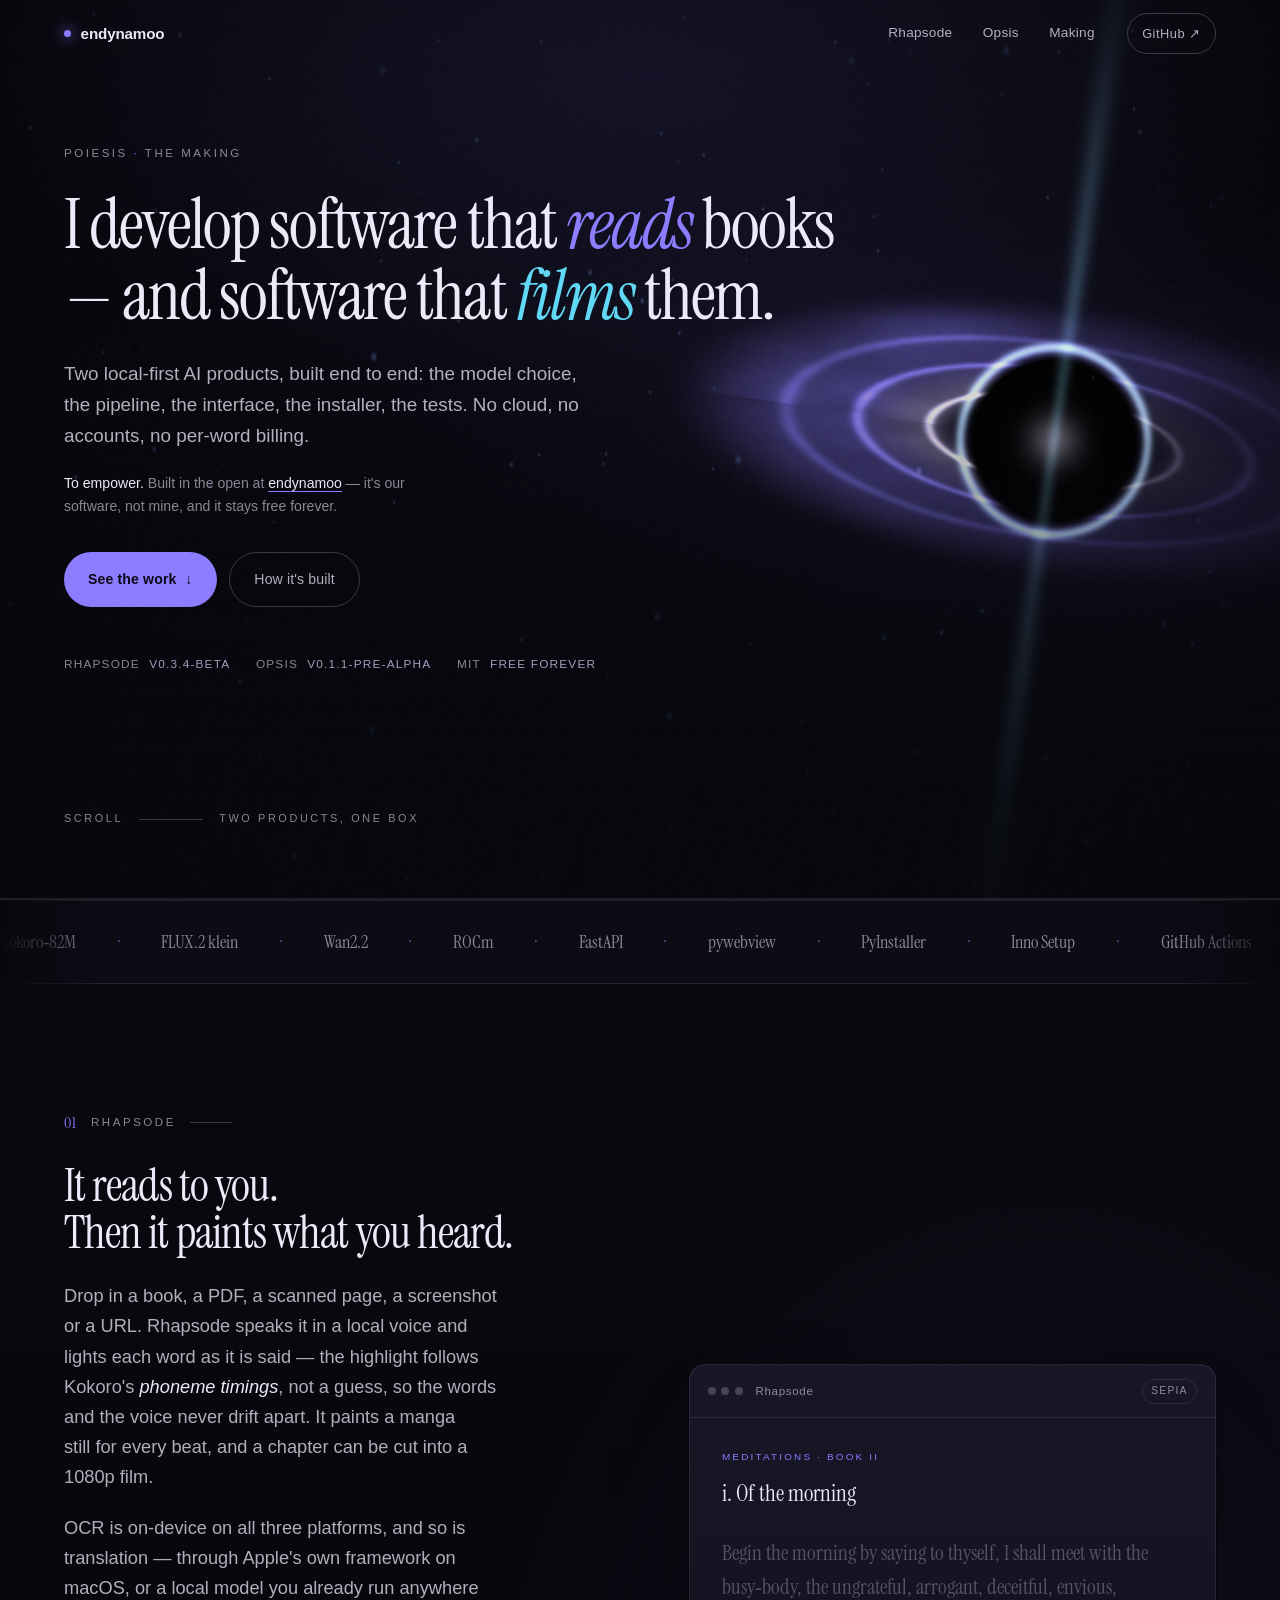
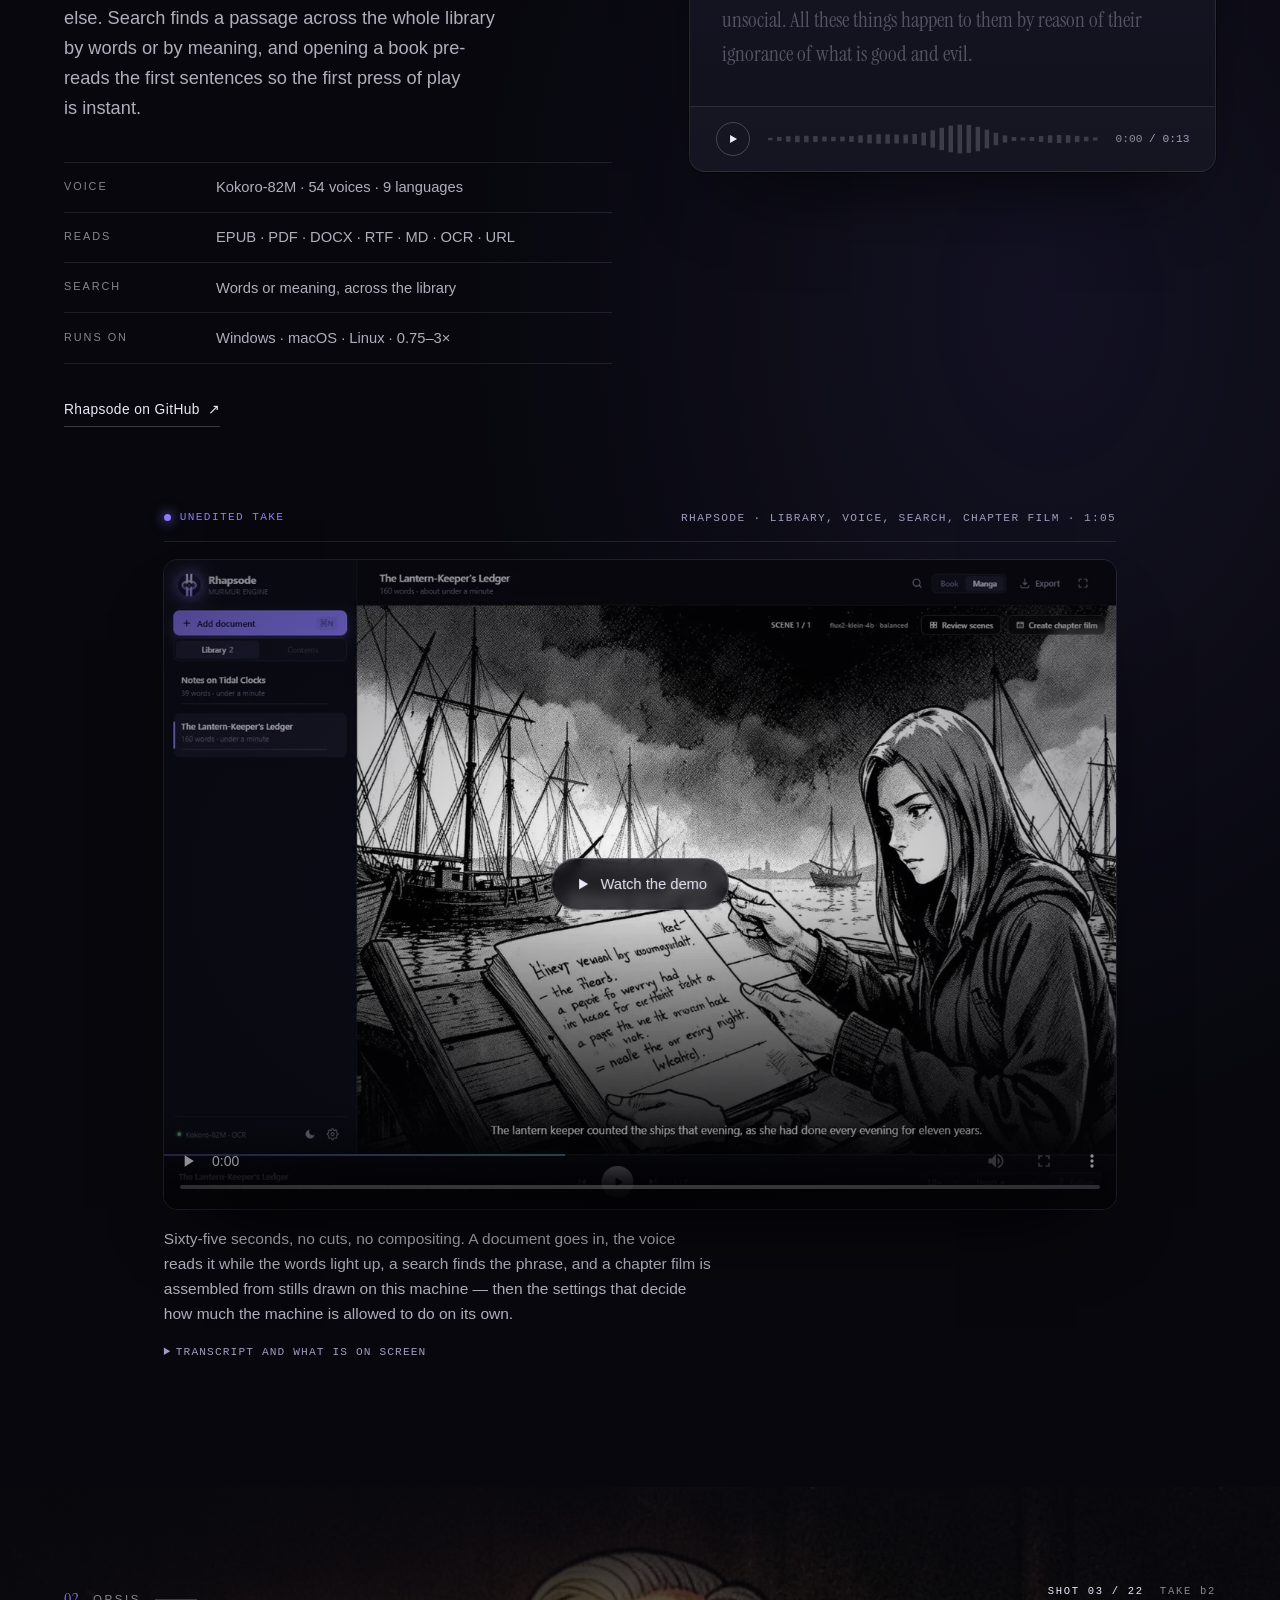
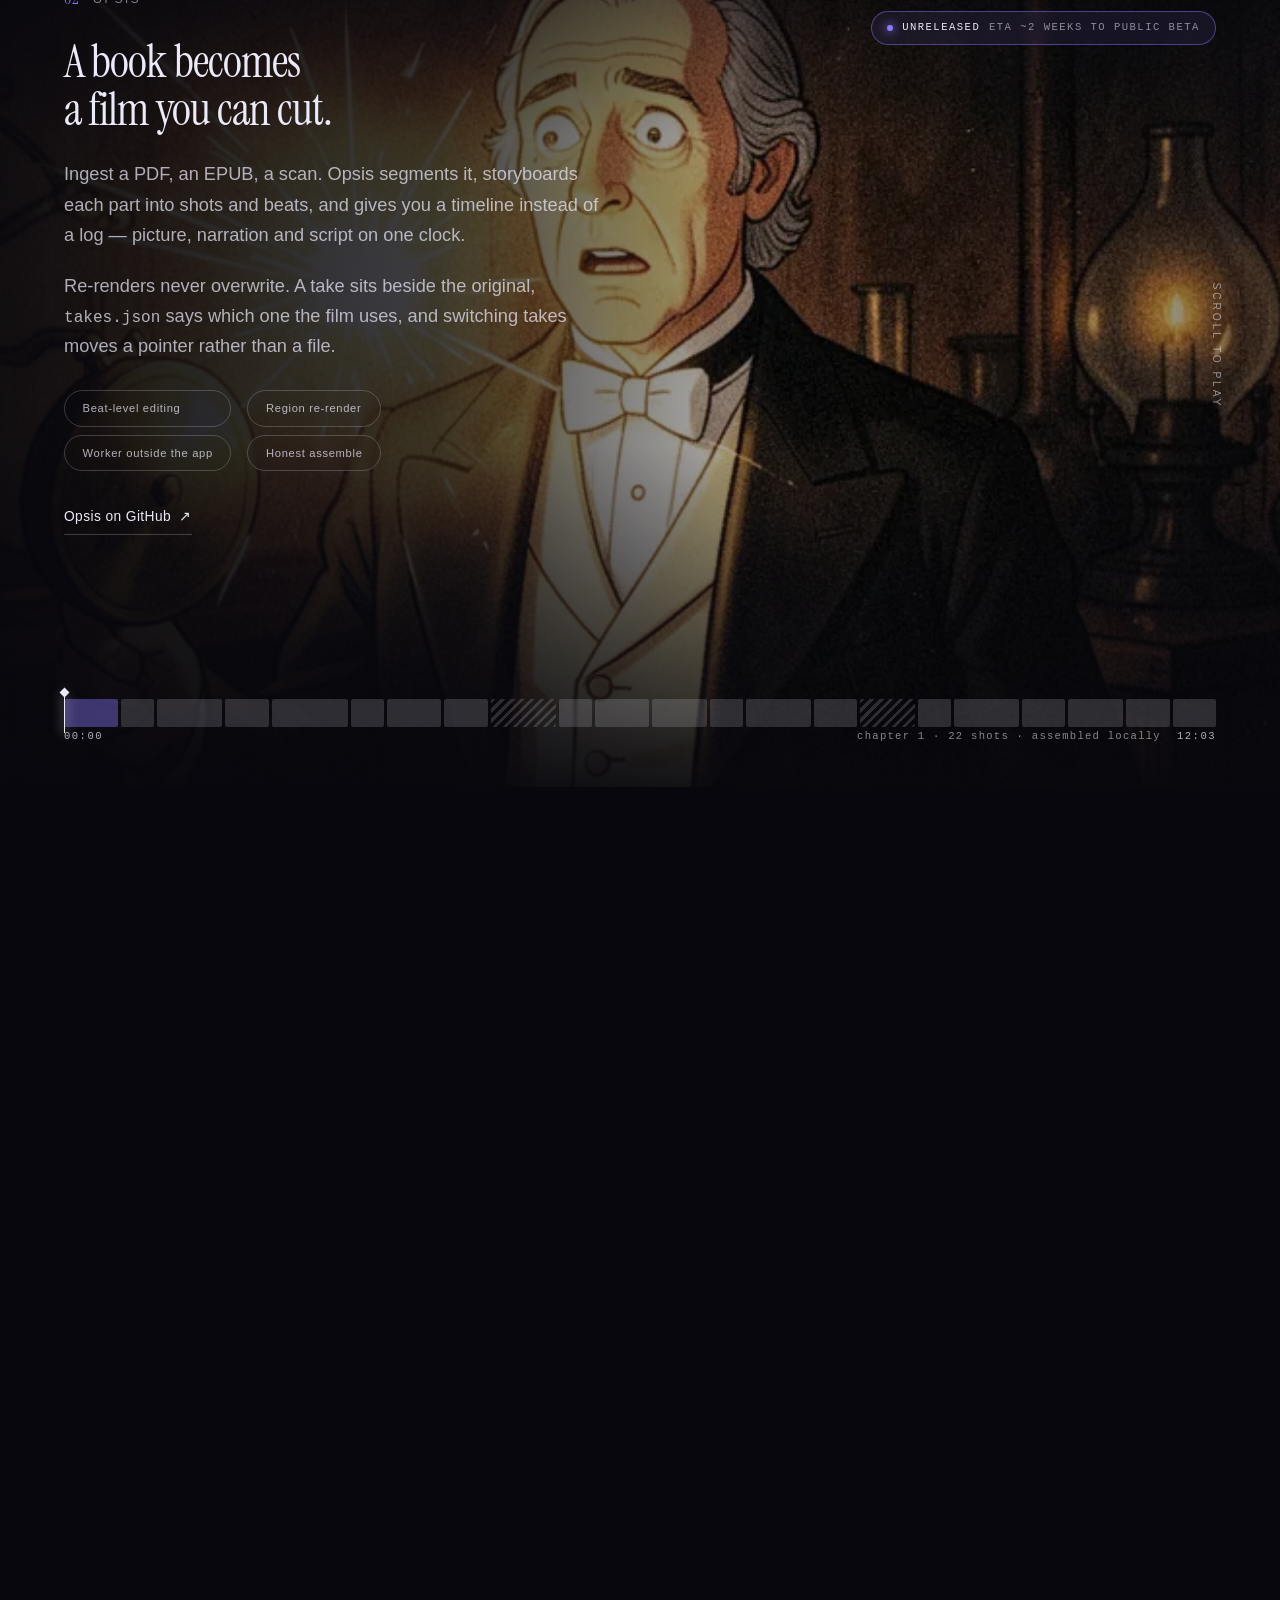
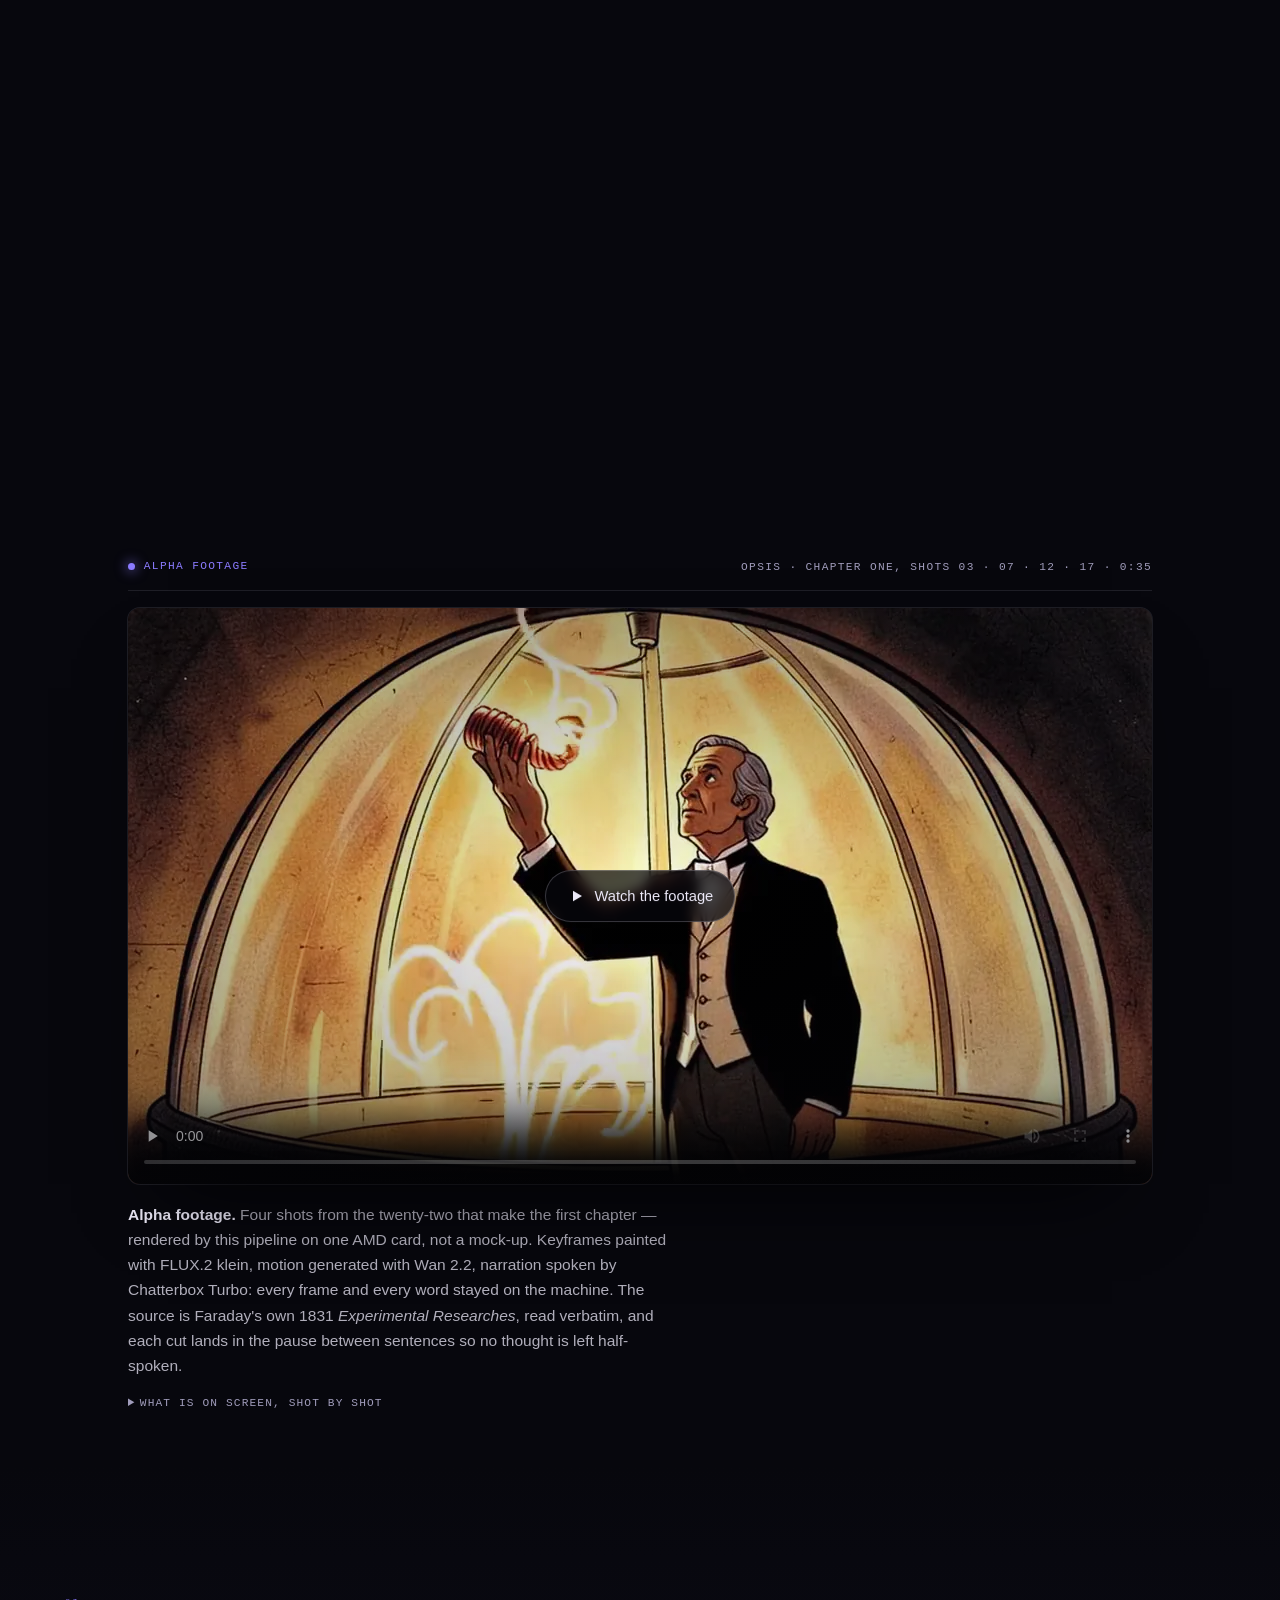
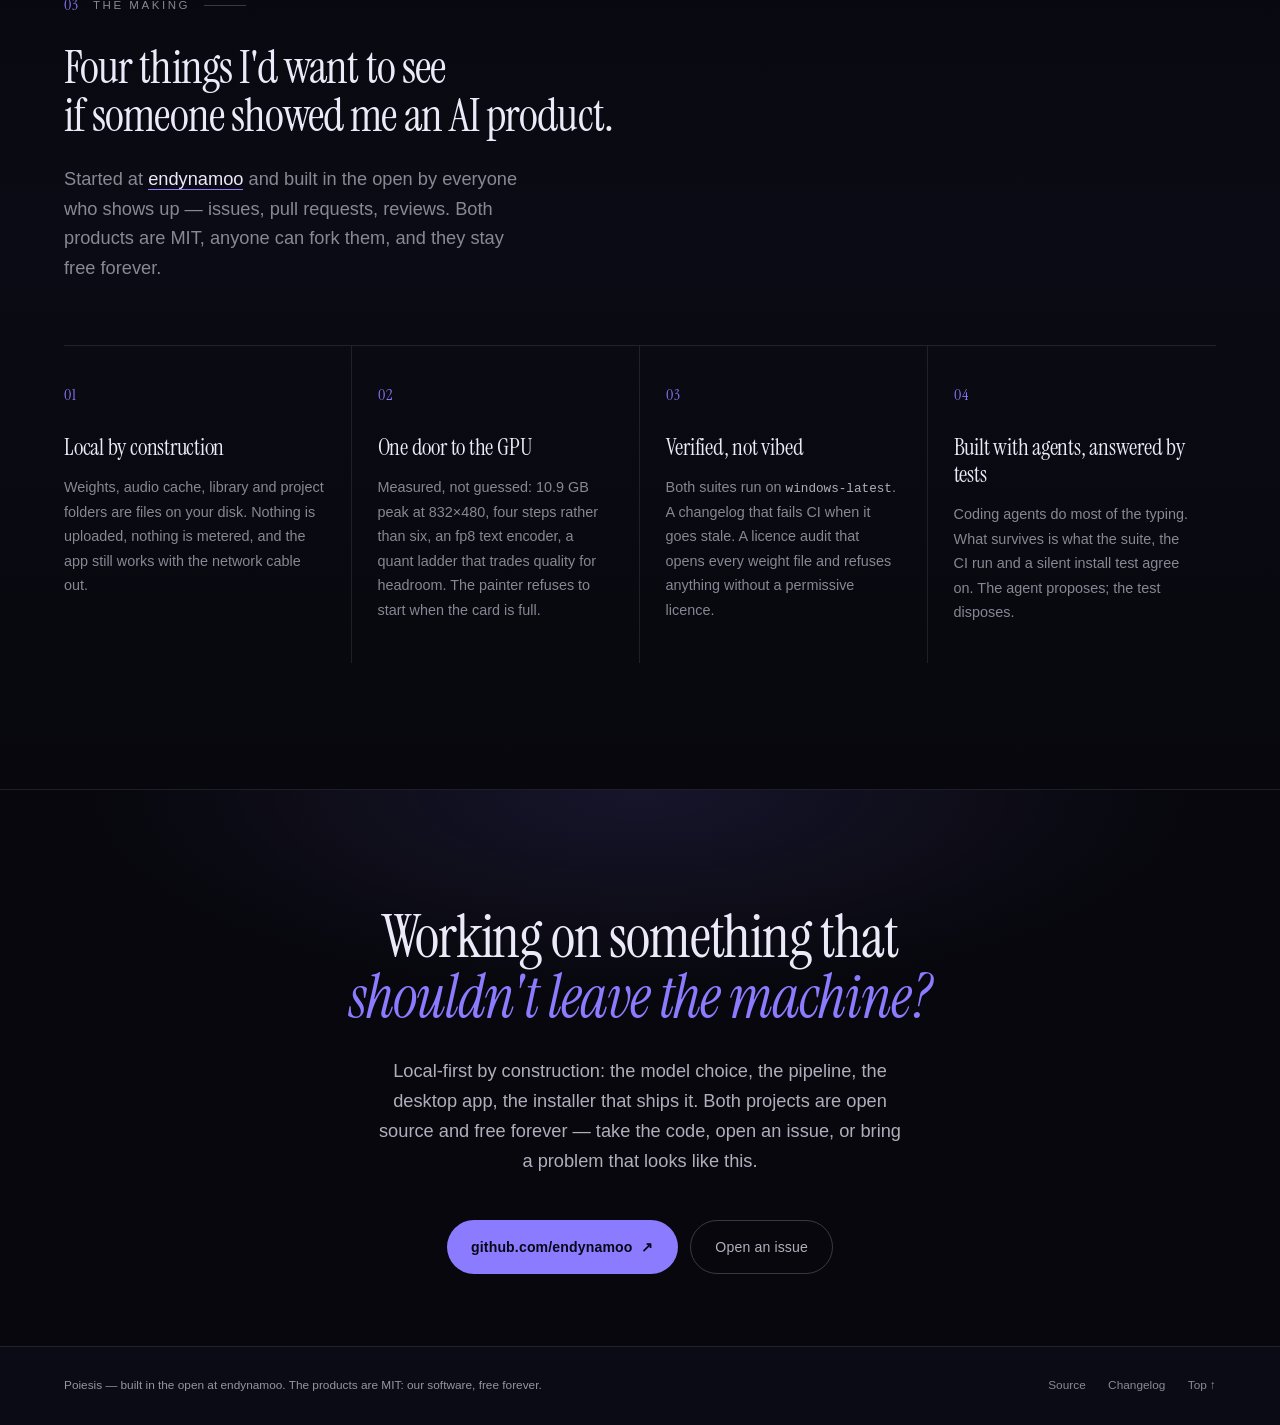
==== index.html @ a7a55c6f "fix(opsis): cut the footage where the narration pauses The first cut took a flat six seconds per sho" ====
<!doctype html>
<html lang="en">
<head>
<meta charset="utf-8">
<meta name="viewport" content="width=device-width, initial-scale=1">
<title>endynamoo — Poiesis · local-first AI, built end to end</title>
<meta name="description" content="Rhapsode reads books aloud and paints them. Opsis turns a book into a film. Two local-first AI products, built end to end — no cloud, no accounts, no per-word billing.">
<meta name="color-scheme" content="dark">
<meta name="theme-color" content="#07070d">
<link rel="icon" href="assets/favicon.svg" type="image/svg+xml">
<meta property="og:type" content="website">
<meta property="og:title" content="endynamoo — Poiesis">
<meta property="og:description" content="I develop software that reads books - and software that films them.">
<meta property="og:image" content="https://endynamoo.github.io/poiesis/assets/img/og.png">
<meta property="og:url" content="https://endynamoo.github.io/poiesis/">
<meta name="twitter:card" content="summary_large_image">
<link rel="preload" href="assets/fonts/instrument-serif-latin.woff2" as="font" type="font/woff2" crossorigin>
<link rel="stylesheet" href="assets/css/site.css?v=10">
</head>
<body>
<a class="skip" href="#rhapsode">Skip to the work</a>
<div class="grain" aria-hidden="true"></div>

<header class="nav">
  <a class="wordmark" href="#top" aria-label="endynamoo, back to the top">
    <span class="wordmark__dot"></span>
    <span>endynamoo</span>
  </a>
  <nav class="nav__links" aria-label="Sections">
    <a href="#rhapsode">Rhapsode</a>
    <a href="#opsis">Opsis</a>
    <a href="#making">Making</a>
  </nav>
  <a class="nav__cta" href="https://github.com/endynamoo" target="_blank" rel="noopener">GitHub&nbsp;↗</a>
</header>
<div class="rail" aria-hidden="true"><i></i></div>

<main id="top">

  <!-- 1 · the light ------------------------------------------------------- -->
  <section class="hero" aria-labelledby="hero-title">
    <canvas class="hero__stage" aria-hidden="true"></canvas>
    <div class="hero__veil" aria-hidden="true"></div>

    <div class="hero__inner">
      <p class="eyebrow reveal">Poiesis <span class="dot">·</span> the making</p>
      <h1 id="hero-title" class="display">
        <span class="line">I&nbsp;develop software that <em>reads</em> books</span>
        <span class="line">— and software that <em class="cold">films</em> them.</span>
      </h1>
      <p class="lede reveal">
        Two local&#8209;first AI products, built end to end: the model choice, the
        pipeline, the interface, the installer, the tests. No cloud, no accounts,
        no per&#8209;word billing.
      </p>
      <p class="hero__by reveal">
        <span class="hero__by-lead">To empower.</span>
        Built in the open at <a href="https://github.com/endynamoo" target="_blank" rel="noopener">endynamoo</a>
        — it's our software, not mine, and it stays free forever.
      </p>
      <div class="hero__actions reveal">
        <a class="btn btn--accent" href="#rhapsode">See the work <span aria-hidden="true">↓</span></a>
        <a class="btn btn--ghost" href="#making">How it's built</a>
      </div>
      <ul class="hero__meta reveal">
        <li>Rhapsode <span>v0.3.4&#8209;beta</span></li>
        <li>Opsis <span>v0.1.1&#8209;pre&#8209;alpha</span></li>
        <li>MIT <span>free forever</span></li>
      </ul>
    </div>

    <div class="hero__foot">
      <span>Scroll</span>
      <span class="hero__foot-line" aria-hidden="true"></span>
      <span>two products, one box</span>
    </div>
  </section>

  <!-- 2 · the ingredients ------------------------------------------------- -->
  <section class="strip" aria-label="Stack">
    <div class="strip__track">
      <span>Kokoro&#8209;82M</span><i>·</i>
      <span>FLUX.2 klein</span><i>·</i>
      <span>Wan2.2</span><i>·</i>
      <span>ROCm</span><i>·</i>
      <span>FastAPI</span><i>·</i>
      <span>pywebview</span><i>·</i>
      <span>PyInstaller</span><i>·</i>
      <span>Inno Setup</span><i>·</i>
      <span>GitHub Actions</span><i>·</i>
      <span class="strip__dup" aria-hidden="true">Kokoro&#8209;82M</span><i aria-hidden="true">·</i>
      <span class="strip__dup" aria-hidden="true">FLUX.2 klein</span><i aria-hidden="true">·</i>
      <span class="strip__dup" aria-hidden="true">Wan2.2</span><i aria-hidden="true">·</i>
      <span class="strip__dup" aria-hidden="true">ROCm</span><i aria-hidden="true">·</i>
      <span class="strip__dup" aria-hidden="true">FastAPI</span><i aria-hidden="true">·</i>
      <span class="strip__dup" aria-hidden="true">pywebview</span><i aria-hidden="true">·</i>
      <span class="strip__dup" aria-hidden="true">PyInstaller</span><i aria-hidden="true">·</i>
      <span class="strip__dup" aria-hidden="true">Inno Setup</span><i aria-hidden="true">·</i>
      <span class="strip__dup" aria-hidden="true">GitHub Actions</span><i aria-hidden="true">·</i>
    </div>
  </section>

  <!-- 3 · Rhapsode -------------------------------------------------------- -->
  <section class="project project--rhapsode" id="rhapsode" aria-labelledby="rhapsode-title">
    <div class="wrap project__grid">

      <div class="project__copy">
        <p class="index reveal"><span>01</span> Rhapsode</p>
        <h2 id="rhapsode-title" class="display h2 reveal">
          It reads to you.<br>Then it paints what you heard.
        </h2>
        <p class="body reveal">
          Drop in a book, a PDF, a scanned page, a screenshot or a URL. Rhapsode speaks it in a
          local voice and lights each word as it is said — the highlight follows Kokoro's
          <em>phoneme timings</em>, not a guess, so the words and the voice never drift apart. It
          paints a manga still for every beat, and a chapter can be cut into a 1080p film.
        </p>
        <p class="body reveal">
          OCR is on&#8209;device on all three platforms, and so is translation — through Apple's
          own framework on macOS, or a local model you already run anywhere else. Search finds a
          passage across the whole library by words or by meaning, and opening a book pre-reads
          the first sentences so the first press of play is instant.
        </p>

        <dl class="specs reveal">
          <div><dt>Voice</dt><dd>Kokoro&#8209;82M · 54 voices · 9 languages</dd></div>
          <div><dt>Reads</dt><dd>EPUB · PDF · DOCX · RTF · MD · OCR · URL</dd></div>
          <div><dt>Search</dt><dd>Words or meaning, across the library</dd></div>
          <div><dt>Runs on</dt><dd>Windows · macOS · Linux · 0.75–3×</dd></div>
        </dl>

        <a class="arrow-link reveal" href="https://github.com/endynamoo/rhapsode" target="_blank" rel="noopener">
          Rhapsode on GitHub <span aria-hidden="true">↗</span>
        </a>
      </div>

      <!-- reader mock: built in CSS so it stays crisp at any DPI -->
      <div class="reader reveal" aria-hidden="true">
        <div class="reader__chrome">
          <span class="reader__dots"><i></i><i></i><i></i></span>
          <span class="reader__title">Rhapsode</span>
          <span class="reader__chip">Sepia</span>
        </div>

        <div class="reader__head">
          <p class="reader__book">MEDITATIONS · BOOK II</p>
          <p class="reader__chapter">i. Of the morning</p>
        </div>

        <p class="reader__prose" id="prose">Begin the morning by saying to thyself, I shall meet with the busy&#8209;body, the ungrateful, arrogant, deceitful, envious, unsocial. All these things happen to them by reason of their ignorance of what is good and evil.</p>

        <div class="reader__player">
          <button class="reader__play" type="button" id="hear" aria-label="Play the voice" aria-pressed="false">
            <svg class="reader__icon reader__icon--play" viewBox="0 0 24 24" width="14" height="14" aria-hidden="true"><path d="M7 5l12 7-12 7z" fill="currentColor"/></svg>
            <svg class="reader__icon reader__icon--pause" viewBox="0 0 24 24" width="14" height="14" aria-hidden="true"><path d="M7 5h3.4v14H7zM13.6 5H17v14h-3.4z" fill="currentColor"/></svg>
          </button>
          <canvas class="reader__wave" id="wave" aria-hidden="true"></canvas>
          <span class="reader__time" id="clock">0:00<span> / 0:13</span></span>
        </div>
        <audio id="voice" src="assets/audio/reader.mp3" preload="auto"></audio>
      </div>

      <!-- Kokoro-82M speaking this passage, rendered by tools/make_reader_audio.py.
           The word timings are the phoneme timings from the same synthesis. -->
      <!-- reader-timings:begin -->
      <script type="application/json" id="reader-timings">{"duration":13.413,"words":[[0.073,0.473],[0.473,0.699],[0.699,1.2],[1.2,1.375],[1.375,1.752],[1.752,1.927],[1.927,2.452],[2.452,2.576],[2.576,2.902],[2.902,3.178],[3.178,3.454],[3.454,3.68],[3.68,4.403],[4.403,4.629],[4.629,5.453],[5.453,6.102],[6.102,6.802],[6.802,7.327],[7.327,8.014],[8.014,8.239],[8.239,8.639],[8.639,9.016],[9.016,9.467],[9.467,9.642],[9.642,9.918],[9.918,10.093],[10.093,10.544],[10.544,10.719],[10.719,11.045],[11.045,11.796],[11.796,11.971],[11.971,12.247],[12.247,12.421],[12.421,12.697],[12.697,12.923],[12.923,13.333]]}</script>
      <!-- reader-timings:end -->

    </div>

    <!-- the app itself: one unedited take, recorded by Rhapsode's scripts/record_demo.py -->
    <figure class="demo reveal" aria-labelledby="demo-title">
      <div class="demo__slate">
        <p class="demo__rec"><i aria-hidden="true"></i> Unedited take</p>
        <p class="demo__meta" id="demo-title">Rhapsode · library, voice, search, chapter film · 1:05</p>
      </div>

      <div class="demo__frame">
        <video class="demo__video" id="demo" controls preload="none" playsinline
               width="1280" height="871"
               poster="assets/img/rhapsode-demo-poster.webp"
               aria-describedby="demo-desc">
          <source src="assets/video/rhapsode-demo.mp4" type="video/mp4">
          <p>Your browser cannot play this file. <a href="assets/video/rhapsode-demo.mp4">Download the demo</a> (2 MB).</p>
        </video>
        <span class="demo__scrim" aria-hidden="true"></span>
        <button class="demo__play" type="button" id="demo-play">
          <svg viewBox="0 0 24 24" width="18" height="18" aria-hidden="true"><path d="M8 5l12 7-12 7z" fill="currentColor"/></svg>
          <span>Watch the demo</span>
        </button>
      </div>

      <figcaption class="demo__caption" id="demo-desc">
        Sixty-five seconds, no cuts, no compositing. A document goes in, the voice reads it while
        the words light up, a search finds the phrase, and a chapter film is assembled from stills
        drawn on this machine — then the settings that decide how much the machine is allowed to do
        on its own.
      </figcaption>

      <details class="demo__transcript">
        <summary>Transcript and what is on screen</summary>
        <ol>
          <li><b>0:00</b> — the library, two documents. <i>Add document</i> opens the picker.</li>
          <li><b>0:10</b> — <i>The Lantern Keeper's Ledger</i> plays. Kokoro reads; the word being spoken is lit, the sentence sits above the controls.</li>
          <li><b>0:31</b> — <i>Search library</i> for <b>lantern</b>: the hits are segments, marked with the words that matched.</li>
          <li><b>0:45</b> — the chapter film: one still per beat, the narration underneath, scrubbable as a timeline.</li>
          <li><b>0:58</b> — settings: default voice, reading font, text size, theme, stills engine, auto-generate, follow along.</li>
        </ol>
        <p>The spoken words are the book's own text — “The lantern keeper counted the ships that evening, as she had done every evening for eleven years.” — read by Kokoro-82M running locally.</p>
      </details>
    </figure>
  </section>

  <!-- 4 · Opsis ----------------------------------------------------------- -->
  <section class="opsis" id="opsis" aria-labelledby="opsis-title">
    <div class="opsis__pin">

      <div class="opsis__media">
        <img src="assets/img/frame-01.webp" alt="" class="opsis__frame is-on" data-frame="0" width="832" height="464">
        <img src="assets/img/frame-02.webp" alt="" class="opsis__frame" data-frame="1" width="832" height="464" loading="lazy">
        <img src="assets/img/frame-03.webp" alt="" class="opsis__frame" data-frame="2" width="832" height="464" loading="lazy">
        <img src="assets/img/frame-04.webp" alt="" class="opsis__frame" data-frame="3" width="832" height="464" loading="lazy">
        <img src="assets/img/frame-05.webp" alt="" class="opsis__frame" data-frame="4" width="832" height="464" loading="lazy">
        <img src="assets/img/frame-06.webp" alt="" class="opsis__frame" data-frame="5" width="832" height="464" loading="lazy">
        <img src="assets/img/frame-07.webp" alt="" class="opsis__frame" data-frame="6" width="832" height="464" loading="lazy">
        <img src="assets/img/frame-08.webp" alt="" class="opsis__frame" data-frame="7" width="832" height="464" loading="lazy">
        <div class="opsis__scrim" aria-hidden="true"></div>
        <p class="opsis__slate" aria-hidden="true"><span id="slate-shot">SHOT 03 / 22</span><span id="slate-take">TAKE b2</span></p>

        <p class="opsis__banner">
          <i aria-hidden="true"></i>
          <span>Unreleased</span>
          <span class="opsis__banner-note">ETA ~2 weeks to public beta</span>
        </p>
      </div>

      <div class="opsis__copy">
        <p class="index"><span>02</span> Opsis</p>
        <h2 id="opsis-title" class="display h2">
          A book becomes<br>a film you can cut.
        </h2>
        <p class="body">
          Ingest a PDF, an EPUB, a scan. Opsis segments it, storyboards each part into
          shots and beats, and gives you a timeline instead of a log — picture, narration
          and script on one clock.
        </p>
        <p class="body">
          Re&#8209;renders never overwrite. A take sits beside the original,
          <code>takes.json</code> says which one the film uses, and switching takes moves
          a pointer rather than a file.
        </p>
        <ul class="chips">
          <li>Beat&#8209;level editing</li>
          <li>Region re&#8209;render</li>
          <li>Worker outside the app</li>
          <li>Honest assemble</li>
        </ul>
        <a class="arrow-link" href="https://github.com/endynamoo/opsis" target="_blank" rel="noopener">
          Opsis on GitHub <span aria-hidden="true">↗</span>
        </a>
      </div>

      <!-- the storyboard, swipeable where the stage is not pinned -->
      <div class="opsis__strip" aria-label="Chapter one storyboard">
        <figure><img src="assets/img/frame-01.webp" alt="A man in a waistcoat holding a glass instrument up to the lamplight" width="832" height="464" loading="lazy"><figcaption>03</figcaption></figure>
        <figure><img src="assets/img/frame-02.webp" alt="An experiment under a glass dome, lit from within" width="832" height="464" loading="lazy"><figcaption>04</figcaption></figure>
        <figure><img src="assets/img/frame-03.webp" alt="Two hands steadying a small apparatus over a brass base" width="832" height="464" loading="lazy"><figcaption>05</figcaption></figure>
        <figure><img src="assets/img/frame-04.webp" alt="Close-up of a copper coil winding in warm light" width="832" height="464" loading="lazy"><figcaption>07</figcaption></figure>
        <figure><img src="assets/img/frame-05.webp" alt="A worn wooden case of brass instruments" width="832" height="464" loading="lazy"><figcaption>12</figcaption></figure>
        <figure><img src="assets/img/frame-06.webp" alt="Glowing blue particles cupped in a pair of hands" width="832" height="464" loading="lazy"><figcaption>17</figcaption></figure>
        <figure><img src="assets/img/frame-07.webp" alt="A red plasma tube glowing inside a dark cabinet" width="832" height="464" loading="lazy"><figcaption>19</figcaption></figure>
        <figure><img src="assets/img/frame-08.webp" alt="A brass clock face throwing a small spark" width="832" height="464" loading="lazy"><figcaption>21</figcaption></figure>
      </div>

      <div class="opsis__rail" aria-hidden="true">
        <div class="opsis__beats" id="beats"></div>
        <div class="opsis__head" id="playhead"></div>
        <div class="opsis__hud">
          <span id="hud-time">00:00</span>
          <span class="opsis__hud-note">chapter 1 · 22 shots · assembled locally</span>
          <span>12:03</span>
        </div>
      </div>

      <p class="opsis__scroll" aria-hidden="true">scroll to play</p>
    </div>
  </section>

  <!-- real footage from the pipeline, cut down: 4 shots out of the 22 that made
       chapter one. Alpha, so it says so. Kept outside .opsis, whose 420vh track
       exists to hold the pinned stage. -->
  <div class="wrap">
    <figure class="demo demo--opsis reveal" aria-labelledby="opsis-demo-title">
      <div class="demo__slate">
        <p class="demo__rec demo__rec--alpha"><i aria-hidden="true"></i> Alpha footage</p>
        <p class="demo__meta" id="opsis-demo-title">Opsis · chapter one, shots 03 · 07 · 12 · 17 · 0:35</p>
      </div>

      <div class="demo__frame">
        <video class="demo__video" id="opsis-demo" controls preload="none" playsinline
               width="1024" height="576"
               poster="assets/img/opsis-demo-poster.webp"
               aria-describedby="opsis-demo-desc">
          <source src="assets/video/opsis-demo.mp4" type="video/mp4">
          <p>Your browser cannot play this file. <a href="assets/video/opsis-demo.mp4">Download the footage</a> (2.7&nbsp;MB).</p>
        </video>
        <span class="demo__scrim" aria-hidden="true"></span>
        <button class="demo__play" type="button" id="opsis-demo-play">
          <svg viewBox="0 0 24 24" width="18" height="18" aria-hidden="true"><path d="M8 5l12 7-12 7z" fill="currentColor"/></svg>
          <span>Watch the footage</span>
        </button>
      </div>

      <figcaption class="demo__caption" id="opsis-demo-desc">
        <b>Alpha footage.</b> Four shots from the twenty-two that make the first chapter —
        rendered by this pipeline on one AMD card, not a mock-up. Keyframes painted with
        FLUX.2&nbsp;klein, motion generated with Wan&nbsp;2.2, narration spoken by
        Chatterbox&nbsp;Turbo: every frame and every word stayed on the machine. The source is
        Faraday's own 1831 <i>Experimental Researches</i>, read verbatim, and each cut lands in
        the pause between sentences so no thought is left half-spoken.
      </figcaption>

      <details class="demo__transcript">
        <summary>What is on screen, shot by shot</summary>
        <ol>
          <li><b>0:00 – 0:07</b> — shot 03. A copper disc turns beside a flat spiral coil; sparks flicker along the edge. <i>“Certain effects of the induction of electrical currents have already been recognised…”</i></li>
          <li><b>0:07 – 0:20</b> — shot 07. The coil under a glass dome, its field pulsing as a magnet slides closer. <i>“I lately arrived at positive results…”</i></li>
          <li><b>0:20 – 0:27</b> — shot 12. A helix wired to a galvanometer and a ten-plate battery, the needle stubbornly still. <i>“Yet not the slightest sensible reflection of the galvanometer-needle could be observed.”</i></li>
          <li><b>0:27 – 0:35</b> — shot 17. A hundred-plate battery, and the needle finally moves. <i>“One of these helices was connected with a galvanometer…”</i></li>
        </ol>
        <p>Each shot is one continuous take from the video model, 12 to 31 seconds long; these are
        the whole sentences at the seams, cut where the narration itself pauses, so the voice
        finishes before the picture changes. Nothing in the frame is composited or retouched
        afterwards — the polish pass redraws each still from itself, and the takes are kept,
        which is why re-renders never overwrite.</p>
      </details>
    </figure>
  </div>

  <!-- 5 · the making ------------------------------------------------------ -->
  <section class="making" id="making" aria-labelledby="making-title">
    <div class="wrap">
      <div class="making__head">
        <p class="index reveal"><span>03</span> The making</p>
        <h2 id="making-title" class="display h2 reveal">Four things I'd want to see<br>if someone showed me an AI product.</h2>
        <p class="body making__by reveal">
          Started at <a href="https://github.com/endynamoo" target="_blank" rel="noopener">endynamoo</a>
          and built in the open by everyone who shows up — issues, pull requests, reviews. Both
          products are MIT, anyone can fork them, and they stay free forever.
        </p>
      </div>

      <ol class="receipts">
        <li class="receipt reveal">
          <span class="receipt__n">01</span>
          <h3>Local by construction</h3>
          <p>Weights, audio cache, library and project folders are files on your disk.
             Nothing is uploaded, nothing is metered, and the app still works with the
             network cable out.</p>
        </li>
        <li class="receipt reveal">
          <span class="receipt__n">02</span>
          <h3>One door to the GPU</h3>
          <p>Measured, not guessed: 10.9&nbsp;GB peak at 832×480, four steps rather than six,
             an fp8 text encoder, a quant ladder that trades quality for headroom. The
             painter refuses to start when the card is full.</p>
        </li>
        <li class="receipt reveal">
          <span class="receipt__n">03</span>
          <h3>Verified, not vibed</h3>
          <p>Both suites run on <code>windows-latest</code>. A changelog that fails CI when it
             goes stale. A licence audit that opens every weight file and refuses anything
             without a permissive licence.</p>
        </li>
        <li class="receipt reveal">
          <span class="receipt__n">04</span>
          <h3>Built with agents, answered by tests</h3>
          <p>Coding agents do most of the typing. What survives is what the suite, the CI run
             and a silent install test agree on. The agent proposes; the test disposes.</p>
        </li>
      </ol>
    </div>
  </section>

  <!-- 6 · close ----------------------------------------------------------- -->
  <section class="close" aria-labelledby="close-title">
    <div class="wrap close__inner">
      <h2 id="close-title" class="display close__title reveal">
        Working on something that<br><em>shouldn't leave the machine?</em>
      </h2>
      <p class="body reveal">
        Local&#8209;first by construction: the model choice, the pipeline, the desktop app, the
        installer that ships it. Both projects are open source and free forever — take the code,
        open an issue, or bring a problem that looks like this.
      </p>
      <div class="close__actions reveal">
        <a class="btn btn--accent" href="https://github.com/endynamoo" target="_blank" rel="noopener">github.com/endynamoo <span aria-hidden="true">↗</span></a>
        <a class="btn btn--ghost" href="https://github.com/endynamoo/poiesis/issues/new" target="_blank" rel="noopener">Open an issue</a>
      </div>
    </div>
  </section>

</main>

<footer class="foot">
  <div class="wrap foot__inner">
    <p>Poiesis — built in the open at endynamoo. The products are MIT: our software, free forever.</p>
    <nav aria-label="Footer">
      <a href="https://github.com/endynamoo/poiesis" target="_blank" rel="noopener">Source</a>
      <a href="https://github.com/endynamoo/poiesis/blob/main/CHANGELOG.md" target="_blank" rel="noopener">Changelog</a>
      <a href="#top">Top ↑</a>
    </nav>
  </div>
</footer>

<script src="assets/js/site.js?v=10" defer></script>
</body>
</html>
---- assets/css/site.css ----
/* Poiesis — endynamoo
   A stage, two machines, four receipts. No framework, no build. */

@font-face {
  font-family: "Instrument Serif";
  src: url("../fonts/instrument-serif-latin.woff2") format("woff2");
  font-weight: 400; font-style: normal; font-display: swap;
  unicode-range: U+0000-00FF, U+0131, U+0152-0153, U+02BB-02BC, U+02C6, U+02DA, U+02DC,
                 U+0304, U+0308, U+0329, U+2000-206F, U+20AC, U+2122, U+2191, U+2193,
                 U+2212, U+2215, U+FEFF, U+FFFD;
}
@font-face {
  font-family: "Instrument Serif";
  src: url("../fonts/instrument-serif-latin-ext.woff2") format("woff2");
  font-weight: 400; font-style: normal; font-display: swap;
  unicode-range: U+0100-02BA, U+02BD-02C5, U+02C7-02CC, U+02CE-02D7, U+02DD-02FF,
                 U+0304, U+0308, U+0329, U+1D00-1DBF, U+1E00-1E9F, U+1EF2-1EFF,
                 U+2020, U+20A0-20AB, U+20AD-20C4, U+2113, U+2C60-2C7F, U+A720-A7FF;
}
@font-face {
  font-family: "Instrument Serif";
  src: url("../fonts/instrument-serif-italic-latin.woff2") format("woff2");
  font-weight: 400; font-style: italic; font-display: swap;
  unicode-range: U+0000-00FF, U+0131, U+0152-0153, U+02BB-02BC, U+02C6, U+02DA, U+02DC,
                 U+0304, U+0308, U+0329, U+2000-206F, U+20AC, U+2122, U+2191, U+2193,
                 U+2212, U+2215, U+FEFF, U+FFFD;
}
@font-face {
  font-family: "Instrument Serif";
  src: url("../fonts/instrument-serif-italic-latin-ext.woff2") format("woff2");
  font-weight: 400; font-style: italic; font-display: swap;
  unicode-range: U+0100-02BA, U+02BD-02C5, U+02C7-02CC, U+02CE-02D7, U+02DD-02FF,
                 U+0304, U+0308, U+0329, U+1D00-1DBF, U+1E00-1E9F, U+1EF2-1EFF,
                 U+2020, U+20A0-20AB, U+20AD-20C4, U+2113, U+2C60-2C7F, U+A720-A7FF;
}

:root {
  /* Rhapsode brand: violet signal, cyan second, violet-tinted paper on near-black. */
  --ink: #07070d;
  --ink-2: #0b0b15;
  --ink-3: #11111d;
  --paper: #ece9f8;
  --paper-70: rgba(236, 233, 248, .74);
  --paper-45: rgba(236, 233, 248, .56);
  --paper-22: rgba(236, 233, 248, .22);
  --paper-10: rgba(236, 233, 248, .10);
  --accent: #8b7bff;
  --accent-soft: rgba(139, 123, 255, .16);
  --accent-ink: #0a0716;
  --cold: #5fd8f5;
  --ash: #a09cbb;

  --serif: "Instrument Serif", "Iowan Old Style", "Palatino Linotype", Palatino, Georgia, serif;
  --sans: "Segoe UI Variable Display", "Segoe UI", Inter, -apple-system, BlinkMacSystemFont,
          "Helvetica Neue", Arial, sans-serif;
  --mono: "Cascadia Mono", "SF Mono", ui-monospace, Consolas, monospace;

  --ease: cubic-bezier(.16, 1, .3, 1);
  --gutter: clamp(1.25rem, 5vw, 4.5rem);
  --wrap: 1240px;

  --fs-h1: clamp(2.5rem, 5.5vw, 5.4rem);
  --fs-h2: clamp(1.95rem, 3.6vw, 3.3rem);
  --fs-body: clamp(1rem, .35vw + .92rem, 1.14rem);
}

*, *::before, *::after { box-sizing: border-box; }
html { scroll-behavior: smooth; -webkit-text-size-adjust: 100%; }
@media (prefers-reduced-motion: reduce) { html { scroll-behavior: auto; } }

html { overflow-x: clip; }
body {
  margin: 0;
  background: var(--ink);
  color: var(--paper);
  font-family: var(--sans);
  font-size: var(--fs-body);
  line-height: 1.65;
  -webkit-font-smoothing: antialiased;
  overflow-x: clip;
}

section[id] { scroll-margin-top: 76px; }

img, canvas, svg { display: block; max-width: 100%; }
a { color: inherit; }
p { margin: 0 0 1.15em; }
em { font-style: italic; }
code { font-family: var(--mono); font-size: .88em; color: var(--paper-70); }
::selection { background: var(--accent); color: var(--ink); }

:focus-visible {
  outline: 1px solid var(--accent);
  outline-offset: 4px;
  border-radius: 2px;
}

.wrap {
  width: min(var(--wrap), 100% - (var(--gutter) * 2));
  margin-inline: auto;
}

.skip {
  position: fixed; top: 8px; left: 8px; z-index: 200;
  padding: .6rem 1rem; background: var(--paper); color: var(--ink);
  font-size: .8rem; text-decoration: none; border-radius: 4px;
  transform: translateY(-160%); transition: transform .2s;
}
.skip:focus { transform: none; }

/* film grain ------------------------------------------------------------- */
.grain {
  position: fixed; inset: -50%; z-index: 90; pointer-events: none;
  opacity: .055; mix-blend-mode: overlay;
  background-image: url("data:image/svg+xml,%3Csvg xmlns='http://www.w3.org/2000/svg' width='220' height='220'%3E%3Cfilter id='n'%3E%3CfeTurbulence type='fractalNoise' baseFrequency='.82' numOctaves='3' stitchTiles='stitch'/%3E%3C/filter%3E%3Crect width='220' height='220' filter='url(%23n)'/%3E%3C/svg%3E");
  will-change: transform;
  animation: grainShift 7s steps(6) infinite;
}
@keyframes grainShift {
  0%, 100% { transform: translate(0, 0); }
  20% { transform: translate(-2%, 1%); }
  40% { transform: translate(1%, -2%); }
  60% { transform: translate(-1%, -1%); }
  80% { transform: translate(2%, 1%); }
}

/* navigation ------------------------------------------------------------- */
.nav {
  position: fixed; inset: 0 0 auto; z-index: 100;
  display: flex; align-items: center; gap: 2rem;
  height: 68px; padding-inline: var(--gutter);
  border-bottom: 1px solid transparent;
  transition: background .4s, border-color .4s, backdrop-filter .4s;
}
.nav.is-scrolled {
  background: rgba(7, 7, 13, .72);
  backdrop-filter: blur(14px) saturate(1.2);
  border-bottom-color: var(--paper-10);
}
.wordmark {
  display: inline-flex; align-items: center; gap: .6rem;
  font-size: .95rem; font-weight: 600; letter-spacing: -.01em;
  text-decoration: none;
}
.wordmark__dot {
  width: 7px; height: 7px; border-radius: 50%;
  background: var(--accent);
  box-shadow: 0 0 14px 2px rgba(139, 123, 255, .55);
}
.nav__links {
  display: flex; gap: 1.9rem; margin-left: auto;
  font-size: .85rem; letter-spacing: .02em;
}
.nav__links a { text-decoration: none; color: var(--paper-70); transition: color .2s; }
.nav__links a:hover { color: var(--paper); }
.nav__cta {
  font-size: .8rem; letter-spacing: .04em; text-decoration: none;
  padding: .55rem .9rem; border: 1px solid var(--paper-22); border-radius: 999px;
  color: var(--paper-70); transition: border-color .25s, color .25s, background .25s;
}
.nav__cta:hover { border-color: var(--paper-45); color: var(--paper); background: var(--paper-10); }

.rail {
  position: fixed; inset: auto 0 0; height: 2px; z-index: 100;
  background: var(--paper-10);
}
.rail i {
  display: block; height: 100%; width: 0%;
  background: linear-gradient(90deg, var(--accent), #5fd8f5);
  transform-origin: left;
}

/* shared type ------------------------------------------------------------ */
.display {
  font-family: var(--serif);
  font-weight: 400;
  letter-spacing: -.02em;
  line-height: 1.02;
  margin: 0;
}
.h2 { font-size: var(--fs-h2); line-height: 1.04; text-wrap: balance; margin: 0 0 1.5rem; }

.eyebrow, .index {
  font-size: .72rem; letter-spacing: .22em; text-transform: uppercase;
  color: var(--paper-45); margin: 0 0 1.6rem;
  font-family: var(--sans); font-weight: 500;
}
.index { display: flex; align-items: center; gap: .9rem; }
.index span {
  font-family: var(--serif); font-size: 1rem; letter-spacing: .05em;
  color: var(--accent); text-transform: none;
}
.index::after {
  content: ""; height: 1px; width: 42px; background: var(--paper-22);
}

.body { color: var(--paper-70); max-width: 46ch; text-wrap: pretty; }
.body em { color: var(--paper); }

.dot { color: var(--accent); }

/* buttons and links ------------------------------------------------------ */
.btn {
  display: inline-flex; align-items: center; gap: .55rem;
  padding: .92rem 1.5rem; border-radius: 999px;
  font-size: .88rem; letter-spacing: .01em; text-decoration: none;
  transition: transform .25s var(--ease), background .25s, border-color .25s, color .25s;
}
.btn span { transition: transform .3s var(--ease); }
.btn:hover span { transform: translateX(3px); }
.btn--accent { background: var(--accent); color: var(--accent-ink); font-weight: 600; }
.btn--accent:hover { background: #a394ff; transform: translateY(-2px); }
.btn--ghost { border: 1px solid var(--paper-22); color: var(--paper-70); }
.btn--ghost:hover { border-color: var(--paper-45); color: var(--paper); transform: translateY(-2px); }

.arrow-link {
  display: inline-flex; align-items: center; gap: .5rem;
  margin-top: 2.2rem; padding-bottom: .3rem;
  font-size: .86rem; letter-spacing: .03em; text-decoration: none;
  color: var(--paper); border-bottom: 1px solid var(--paper-22);
  transition: border-color .3s, gap .3s var(--ease), color .3s;
}
.arrow-link:hover { border-color: var(--accent); gap: .85rem; color: var(--accent); }

/* 1 · hero --------------------------------------------------------------- */
.hero {
  position: relative; min-height: 100svh;
  display: flex; flex-direction: column; justify-content: flex-end;
  padding: 0 var(--gutter) 4.5rem;
  overflow: hidden;
  background:
    radial-gradient(120% 80% at 50% 0%, #171727 0%, #07070d 62%);
}
.hero__stage {
  position: absolute; inset: 0; width: 100%; height: 100%;
  opacity: 0; transition: opacity 1.6s ease;
}
.hero__stage.is-live { opacity: 1; }
.hero__veil {
  position: absolute; inset: 0; pointer-events: none;
  background:
    radial-gradient(90% 60% at 50% 8%, rgba(139, 123, 255, .10), transparent 60%),
    linear-gradient(180deg, rgba(7, 7, 13, .55) 0%, rgba(7, 7, 13, 0) 32%, rgba(7, 7, 13, .82) 88%);
}
.hero__inner {
  position: relative; z-index: 2;
  width: min(var(--wrap), 100%); margin-inline: auto;
  margin-bottom: auto; padding-top: clamp(7rem, 16vh, 11rem);
}
.hero h1 {
  font-size: var(--fs-h1);
  max-width: 32ch;
  margin: 0 0 1.6rem;
  letter-spacing: -.028em;
}
.hero h1 em { color: var(--accent); }
.hero h1 em.cold { color: var(--cold); }
.hero .line { display: block; }

.lede {
  max-width: 50ch; color: var(--paper-70);
  font-size: clamp(1rem, .4vw + .9rem, 1.18rem);
  margin: 0 0 2.4rem;
}
.hero__actions { display: flex; flex-wrap: wrap; gap: .8rem; }
.hero__by {
  max-width: 50ch; margin: -1.1rem 0 2.2rem;
  font-size: .88rem; line-height: 1.6; color: var(--paper-45);
}
.hero__by-lead { color: var(--paper); }
.hero__by a, .making__by a {
  color: var(--paper); text-decoration: none;
  border-bottom: 1px solid var(--accent);
  transition: color .2s var(--ease), border-color .2s var(--ease);
}
.hero__by a:hover, .making__by a:hover { color: var(--accent); border-color: var(--paper); }
.hero__meta {
  display: flex; flex-wrap: wrap; gap: 1.6rem;
  list-style: none; margin: 3rem 0 0; padding: 0;
  font-size: .74rem; letter-spacing: .1em; text-transform: uppercase; color: var(--paper-45);
}
.hero__meta span { color: var(--ash); margin-left: .3rem; }

.hero__foot {
  position: relative; z-index: 2;
  width: min(var(--wrap), 100%); margin: 4rem auto 0;
  display: flex; align-items: center; gap: 1rem;
  font-size: .68rem; letter-spacing: .24em; text-transform: uppercase; color: var(--paper-45);
}
.hero__foot-line {
  height: 1px; width: 64px; background: var(--paper-22);
  position: relative; overflow: hidden;
}
.hero__foot-line::after {
  content: ""; position: absolute; inset: 0; background: var(--accent);
  transform: translateX(-100%);
  animation: sweep 3.4s var(--ease) infinite;
}
@keyframes sweep { 0% { transform: translateX(-100%); } 55%, 100% { transform: translateX(100%); } }

/* 2 · strip -------------------------------------------------------------- */
.strip {
  overflow: hidden; padding: 1.6rem 0;
  border-block: 1px solid var(--paper-10);
  background: #0b0b15;
  mask-image: linear-gradient(90deg, transparent, #000 8%, #000 92%, transparent);
}
.strip__track {
  display: flex; align-items: center; gap: 2.6rem;
  width: max-content;
  font-family: var(--serif); font-size: 1.15rem; color: var(--paper-45);
  animation: marquee 46s linear infinite;
}
.strip__track i { color: var(--accent); font-style: normal; opacity: .65; }
.strip:hover .strip__track, .strip:focus-within .strip__track { animation-play-state: paused; }
@keyframes marquee { to { transform: translateX(-50%); } }

/* 3 · projects ----------------------------------------------------------- */
.project { padding: clamp(6rem, 14vh, 10rem) 0; position: relative; }
.project__grid {
  display: grid; grid-template-columns: 1.04fr 1fr;
  gap: clamp(2.5rem, 6vw, 6rem); align-items: center;
}
.project--rhapsode {
  background:
    radial-gradient(70% 60% at 82% 44%, rgba(139, 123, 255, .09), transparent 66%),
    var(--ink);
}
.project__copy .body { max-width: 44ch; }

.specs {
  margin: 2.4rem 0 0; padding: 0;
  display: grid; gap: 0; border-top: 1px solid var(--paper-10);
}
.specs > div {
  display: grid; grid-template-columns: 8.5rem 1fr; gap: 1rem;
  padding: .78rem 0; border-bottom: 1px solid var(--paper-10);
}
.specs dt {
  font-size: .68rem; letter-spacing: .18em; text-transform: uppercase;
  color: var(--paper-45); padding-top: .25em;
}
.specs dd { margin: 0; font-size: .92rem; color: var(--paper-70); }

/* reader mock ------------------------------------------------------------ */
.reader {
  position: relative;
  border: 1px solid var(--paper-10);
  border-radius: 16px;
  background: linear-gradient(180deg, #171727 0%, #11111d 100%);
  box-shadow: 0 40px 80px -40px rgba(0, 0, 0, .9), 0 0 0 1px rgba(0, 0, 0, .4);
  overflow: hidden;
  transform: perspective(1400px) rotateY(-2.5deg) rotateX(1.5deg);
  transition: transform .8s var(--ease);
}
.reader:hover { transform: perspective(1400px) rotateY(0) rotateX(0); }
.reader__chrome {
  display: flex; align-items: center; gap: .8rem;
  padding: .85rem 1.1rem; border-bottom: 1px solid var(--paper-10);
  font-size: .72rem; color: var(--paper-45);
}
.reader__dots { display: flex; gap: .35rem; }
.reader__dots i { width: 8px; height: 8px; border-radius: 50%; background: var(--paper-22); }
.reader__title { letter-spacing: .06em; }
.reader__chip {
  margin-left: auto; padding: .18rem .55rem; border-radius: 999px;
  border: 1px solid var(--paper-10); font-size: .64rem; letter-spacing: .12em;
  text-transform: uppercase; color: var(--paper-45);
}
.reader__head { padding: 1.9rem 2rem .4rem; }
.reader__book {
  font-size: .62rem; letter-spacing: .22em; color: var(--accent);
  margin: 0 0 .55rem;
}
.reader__chapter {
  font-family: var(--serif); font-size: 1.45rem; color: var(--paper);
  margin: 0;
}
.reader__prose {
  padding: 1.1rem 2rem 2.2rem;
  font-family: var(--serif); font-size: clamp(1.08rem, .6vw + .95rem, 1.3rem);
  line-height: 1.62; color: rgba(236, 233, 248, .30);
  margin: 0; min-height: 8.6em;
}
.reader__prose span { transition: color .28s ease, text-shadow .5s ease; }
.reader__prose span.lit {
  color: var(--paper);
  text-shadow: 0 0 22px rgba(236, 233, 248, .28);
}
.reader__prose span.done { color: rgba(236, 233, 248, .56); }

.reader__player {
  display: flex; align-items: center; gap: 1rem;
  padding: .95rem 1.6rem; border-top: 1px solid var(--paper-10);
  background: rgba(255, 255, 255, .015);
}
.reader__play {
  display: grid; place-items: center;
  width: 34px; height: 34px; border-radius: 50%;
  border: 1px solid var(--paper-22); background: transparent; color: var(--paper);
  cursor: pointer; transition: background .25s, border-color .25s, transform .2s;
}
.reader__play:hover { background: var(--accent); border-color: var(--accent); color: var(--accent-ink); transform: scale(1.05); }
.reader__play.is-playing { background: var(--accent); border-color: var(--accent); color: var(--accent-ink); }
.reader__icon { display: block; }
.reader__icon--pause { display: none; }
.reader__play.is-playing .reader__icon--play { display: none; }
.reader__play.is-playing .reader__icon--pause { display: block; }
.reader__wave { flex: 1; height: 34px; width: 100%; }
.reader__time {
  font-family: var(--mono); font-size: .7rem; color: var(--paper-45);
  white-space: nowrap; font-variant-numeric: tabular-nums;
}
.reader__time span { color: var(--ash); }

/* the demo take ---------------------------------------------------------- */
.demo {
  width: min(var(--wrap), 100% - var(--gutter) * 2, calc(min(72svh, 760px) * 1280 / 871));
  margin: clamp(3rem, 9vh, 6.5rem) auto 0;
}
.demo__slate {
  display: flex; align-items: baseline; justify-content: space-between; gap: 1rem;
  flex-wrap: wrap; padding-bottom: .85rem; border-bottom: 1px solid var(--paper-10);
  font-family: var(--mono); font-size: .7rem; letter-spacing: .12em; text-transform: uppercase;
}
.demo__rec {
  margin: 0; display: inline-flex; align-items: center; gap: .55rem; color: var(--accent);
}
.demo__rec i {
  width: 7px; height: 7px; border-radius: 50%; background: var(--accent);
  box-shadow: 0 0 12px 2px rgba(139, 123, 255, .5);
}
.demo__meta { margin: 0; color: var(--ash); }

/* the Opsis footage: 16:9 instead of the tall recorded window, and its own
   spacing under the pinned stage. The status pill stays violet, the same colour
   the Unreleased banner uses, so "alpha" reads as one state across the section. */
.demo--opsis {
  width: min(var(--wrap), 100% - var(--gutter) * 2, calc(min(72svh, 700px) * 16 / 9));
  margin: clamp(4rem, 10vh, 7rem) auto clamp(2rem, 6vh, 4rem);
}
.demo--opsis .demo__caption b { color: var(--paper); font-weight: 600; }
.demo--opsis .demo__frame { border-radius: 12px; }
.demo__frame {
  position: relative; margin: 1.1rem auto 0; border-radius: 14px; overflow: hidden;
  background: #05050a; box-shadow: 0 40px 80px -40px rgba(0, 0, 0, .9), 0 0 0 1px var(--paper-10);
}
.demo__video { display: block; width: 100%; height: auto; }
.demo__scrim {
  position: absolute; inset: 0; pointer-events: none;
  background: radial-gradient(72% 72% at 50% 50%, rgba(7, 7, 13, 0), rgba(7, 7, 13, .5));
  transition: opacity .45s var(--ease);
}
.demo__play {
  position: absolute; left: 50%; top: 50%; transform: translate(-50%, -50%);
  display: inline-flex; align-items: center; gap: .6rem; padding: .8rem 1.3rem;
  border-radius: 999px; border: 1px solid var(--paper-22); background: rgba(7, 7, 13, .72);
  color: var(--paper); font: inherit; font-size: .92rem; cursor: pointer; white-space: nowrap;
  -webkit-backdrop-filter: blur(6px); backdrop-filter: blur(6px);
  transition: background .2s var(--ease), border-color .2s var(--ease), color .2s var(--ease), transform .2s var(--ease);
}
.demo__play:hover {
  background: var(--accent); border-color: var(--accent); color: var(--accent-ink);
  transform: translate(-50%, -50%) scale(1.03);
}
.demo__play:focus-visible { outline: 2px solid var(--cold); outline-offset: 3px; }
.demo.is-playing .demo__scrim, .demo.is-playing .demo__play { opacity: 0; pointer-events: none; }
.demo__caption {
  margin-top: 1.1rem; max-width: 64ch; color: var(--paper-70);
  font-size: .97rem; line-height: 1.62;
}
.demo__transcript { margin-top: 1rem; max-width: 70ch; font-size: .92rem; color: var(--paper-45); }
.demo__transcript summary {
  cursor: pointer; color: var(--ash); font-family: var(--mono); font-size: .7rem;
  letter-spacing: .1em; text-transform: uppercase;
}
.demo__transcript summary:hover { color: var(--paper); }
.demo__transcript ol { margin: .85rem 0 0; padding-left: 1.15rem; display: grid; gap: .4rem; line-height: 1.55; }
.demo__transcript b { color: var(--paper-70); font-weight: 600; font-variant-numeric: tabular-nums; }
.demo__transcript p { margin: .85rem 0 0; }

/* 4 · Opsis -------------------------------------------------------------- */
.opsis { position: relative; height: 420vh; background: #07070d; }
.opsis__pin {
  position: sticky; top: 0; height: 100svh; overflow: hidden;
}
.opsis__media { position: absolute; inset: 0; }
.opsis__frame {
  position: absolute; inset: 0; width: 100%; height: 100%;
  object-fit: cover; opacity: 0;
  transform: scale(1.06);
  transition: opacity .9s ease, transform 1.6s var(--ease);
  filter: saturate(.92) contrast(1.04);
}
.opsis__frame.is-on { opacity: 1; transform: scale(1); }
.opsis__scrim {
  position: absolute; inset: 0;
  background:
    linear-gradient(90deg, rgba(7, 7, 13, .94) 0%, rgba(7, 7, 13, .78) 34%, rgba(7, 7, 13, .12) 68%, rgba(7, 7, 13, .5) 100%),
    linear-gradient(180deg, rgba(7, 7, 13, .8) 0%, transparent 28%, transparent 62%, rgba(7, 7, 13, .92) 100%);
}
.opsis__slate {
  position: absolute; top: 96px; right: var(--gutter);
  display: flex; gap: 1rem;
  font-family: var(--mono); font-size: .66rem; letter-spacing: .16em;
  color: var(--paper-45);
}
.opsis__slate span:first-child { color: var(--paper); }
.opsis__banner {
  position: absolute; z-index: 3; top: 124px; right: var(--gutter);
  display: inline-flex; align-items: center; gap: .55rem;
  padding: .45rem .95rem; border-radius: 999px;
  border: 1px solid rgba(139, 123, 255, .45);
  background: rgba(139, 123, 255, .10);
  -webkit-backdrop-filter: blur(8px); backdrop-filter: blur(8px);
  font-family: var(--mono); font-size: .66rem; letter-spacing: .14em;
  text-transform: uppercase; color: var(--paper);
}
.opsis__banner i {
  width: 6px; height: 6px; border-radius: 50%; background: var(--accent);
  box-shadow: 0 0 10px 2px rgba(139, 123, 255, .55);
  animation: beacon 2.6s ease-in-out infinite;
}
.opsis__banner-note { color: var(--paper-45); }
@keyframes beacon { 0%, 100% { opacity: 1; } 50% { opacity: .35; } }
.opsis__copy {
  position: relative; z-index: 2;
  width: min(var(--wrap), 100% - var(--gutter) * 2); margin-inline: auto;
  padding-top: clamp(4rem, 11vh, 9rem);
  max-width: var(--wrap);
}
.opsis__copy > * { max-width: 34rem; }
.opsis__copy .h2 { margin-bottom: 1.6rem; }
.opsis__copy .body { color: rgba(236, 233, 248, .72); }

.chips {
  display: grid; grid-template-columns: repeat(2, max-content);
  gap: .5rem 1rem; align-items: start;
  list-style: none; padding: 0; margin: 1.8rem 0 0;
}
.chips li {
  font-size: .7rem; letter-spacing: .06em; text-align: left;
  padding: .5rem 1.1rem; border-radius: 999px;
  border: 1px solid var(--paper-22); color: var(--paper-70);
  backdrop-filter: blur(6px);
}

.opsis__rail {
  position: absolute; inset: auto var(--gutter) 2.6rem; z-index: 3;
  height: 46px;
}
.opsis__beats {
  position: absolute; inset: 0 0 18px; display: flex; gap: 3px;
}
.opsis__beats i {
  display: block; height: 100%; flex: 1 1 0; border-radius: 2px;
  background: rgba(236, 233, 248, .16);
  transition: background .4s;
}
.opsis__beats i.past { background: rgba(139, 123, 255, .40); }
.opsis__beats i.void {
  background: repeating-linear-gradient(135deg, rgba(236, 233, 248, .16) 0 3px, transparent 3px 7px);
}
.opsis__head {
  position: absolute; top: -6px; bottom: 12px; left: 0; width: 1px;
  background: var(--paper);
  box-shadow: 0 0 12px 1px rgba(236, 233, 248, .5);
}
.opsis__head::before {
  content: ""; position: absolute; top: -4px; left: -3px;
  width: 7px; height: 7px; background: var(--paper); transform: rotate(45deg);
}
.opsis__hud {
  position: absolute; inset: auto 0 0; display: flex; align-items: baseline; gap: 1rem;
  font-family: var(--mono); font-size: .66rem; letter-spacing: .14em;
  color: var(--paper-70); font-variant-numeric: tabular-nums;
}
.opsis__hud-note {
  margin-left: auto; color: var(--paper-45); letter-spacing: .12em;
}
.opsis__scroll {
  position: absolute; right: var(--gutter); top: 50%;
  transform: rotate(90deg) translateX(50%); transform-origin: right center;
  font-size: .64rem; letter-spacing: .28em; text-transform: uppercase;
  color: var(--paper-45);
}

/* the storyboard strip: only where the stage is not pinned -------------- */
.opsis__strip { display: none; }

/* 5 · making ------------------------------------------------------------- */
.making {
  padding: clamp(6rem, 14vh, 11rem) 0;
  background:
    linear-gradient(180deg, #07070d 0%, #0b0b15 40%, #07070d 100%);
}
.making__head { max-width: 52rem; margin-bottom: clamp(3rem, 7vh, 5rem); }
.making__by { margin: 1.5rem 0 0; max-width: 46ch; color: var(--paper-45); line-height: 1.62; }
.receipts {
  list-style: none; padding: 0; margin: 0;
  display: grid; grid-template-columns: repeat(4, 1fr); gap: 0;
  border-top: 1px solid var(--paper-10);
}
.receipt {
  padding: 2.2rem 1.6rem 2.4rem 0;
  border-right: 1px solid var(--paper-10);
}
.receipt + .receipt { padding-left: 1.6rem; }
.receipt:last-child { border-right: 0; }
.receipt__n {
  font-family: var(--serif); font-size: 1rem; color: var(--accent);
  display: block; margin-bottom: 1.6rem; letter-spacing: .06em;
}
.receipt h3 {
  font-family: var(--serif); font-weight: 400; font-size: 1.42rem;
  line-height: 1.2; margin: 0 0 .9rem; letter-spacing: -.01em;
}
.receipt p { font-size: .9rem; color: var(--paper-45); line-height: 1.7; margin: 0; }

/* 6 · close -------------------------------------------------------------- */
.close {
  padding: clamp(5.5rem, 13vh, 9rem) 0 clamp(4.5rem, 8vh, 6rem);
  text-align: center;
  background:
    radial-gradient(70% 60% at 50% 0%, rgba(139, 123, 255, .12), transparent 62%),
    var(--ink);
  border-top: 1px solid var(--paper-10);
}
.close__inner { display: grid; justify-items: center; }
.close__title { font-size: clamp(2.1rem, 4.6vw, 4.2rem); max-width: 22ch; margin-bottom: 1.8rem; }
.close__title em { color: var(--accent); }
.close .body { max-width: 52ch; text-align: center; }
.close__actions { display: flex; flex-wrap: wrap; gap: .8rem; justify-content: center; margin-top: 1.4rem; }

.foot { border-top: 1px solid var(--paper-10); padding: 1.8rem 0; background: #0b0b15; }
.foot p, .foot a { color: rgba(236, 233, 248, .62); }
.foot__inner {
  display: flex; flex-wrap: wrap; gap: 1rem 2rem;
  align-items: center; justify-content: space-between;
  font-size: .74rem; color: var(--paper-45);
}
.foot p { margin: 0; }
.foot nav { display: flex; gap: 1.4rem; }
.foot a { text-decoration: none; color: var(--paper-45); transition: color .2s; }
.foot a:hover { color: var(--paper); }

/* the lamp that follows the pointer -------------------------------------- */
.lamp {
  position: fixed; top: 0; left: 0; z-index: 80; pointer-events: none;
  width: 460px; height: 460px; margin: -230px 0 0 -230px;
  background: radial-gradient(circle, rgba(139, 123, 255, .12), rgba(139, 123, 255, 0) 66%);
  opacity: 0; transition: opacity .6s ease;
  mix-blend-mode: screen;
}
.lamp.is-on { opacity: 1; }

/* reveals ---------------------------------------------------------------- */
.reveal {
  opacity: 0; transform: translateY(26px);
  transition: opacity .95s var(--ease), transform .95s var(--ease);
}
.reveal.in { opacity: 1; transform: none; }

.hero h1 .line {
  display: block;
  animation: lineIn 1.2s var(--ease) both;
}
.hero h1 .line:nth-child(2) { animation-delay: .14s; }
@keyframes lineIn {
  from { opacity: 0; transform: translateY(.42em); filter: blur(8px); }
  to { opacity: 1; transform: none; filter: none; }
}
.hero .eyebrow, .hero .lede, .hero__actions, .hero__meta, .hero__foot {
  animation: fadeUp 1.1s var(--ease) both;
}
.hero .eyebrow { animation-delay: .1s; }
.hero .lede { animation-delay: .42s; }
.hero__actions { animation-delay: .56s; }
.hero__meta { animation-delay: .68s; }
.hero__foot { animation-delay: .9s; }
@keyframes fadeUp {
  from { opacity: 0; transform: translateY(18px); }
  to { opacity: 1; transform: none; }
}

/* responsive ------------------------------------------------------------- */
@media (max-width: 1100px) {
  .receipts { grid-template-columns: repeat(2, 1fr); }
  .receipt { border-right: 0; border-bottom: 1px solid var(--paper-10); padding: 2rem 1.6rem 2rem 0; }
  .receipt:nth-child(odd) { border-right: 1px solid var(--paper-10); }
  .receipt + .receipt { padding-left: 0; }
  .receipt:nth-child(even) { padding-left: 1.6rem; }
  .receipt:nth-last-child(-n+2) { border-bottom: 0; }
}

@media (max-width: 900px) {
  .nav__links { display: none; }
  .nav__cta { margin-left: auto; }
  .project__grid { grid-template-columns: 1fr; gap: 3rem; }
  .project__copy .body, .body { max-width: none; }
  .reader { transform: none; }
  .reader__prose { min-height: 0; }
}

/* The pinned stage needs room in both directions. On a narrow or a short
   window it stops being a stage and becomes a plate: still, storyboard,
   copy, timeline, in that order. */
@media (max-width: 900px), (max-height: 760px) {
  .opsis { height: auto; }
  .opsis__pin { position: static; height: auto; overflow: visible; padding: 6rem 0 5rem; }
  .opsis__media { position: relative; inset: auto; height: 58vh; margin-bottom: -6rem; }
  .opsis__frame { object-position: 50% 32%; }
  .opsis__scrim {
    background: linear-gradient(180deg, rgba(7, 7, 13, .3), rgba(7, 7, 13, .96) 76%, #07070d 100%);
  }
  .opsis__slate { top: 76px; }
  .opsis__banner { top: 100px; }
  .opsis__copy { padding-top: 0; max-width: none; }
  .opsis__copy > * { max-width: 38rem; }
  .opsis__rail { position: relative; inset: auto; margin: 3rem auto 0; width: min(var(--wrap), 100% - var(--gutter) * 2); }
  .opsis__scroll { display: none; }
  .opsis__hud-note { display: none; }
  .opsis__hud { justify-content: space-between; }

  .opsis__strip {
    display: flex; gap: .6rem; overflow-x: auto;
    scroll-padding-inline: var(--gutter);
    margin: 2.6rem calc(var(--gutter) * -1) 0;
    padding: 0 calc(var(--gutter) * 2) 1rem;
    -webkit-overflow-scrolling: touch;
    scrollbar-width: none;
  }
  .opsis__strip::-webkit-scrollbar { display: none; }
  .opsis__strip figure {
    flex: 0 0 auto; width: 68vw; max-width: 320px; margin: 0;
    position: relative;
  }
  .opsis__strip img {
    width: 100%; height: auto; border-radius: 6px;
    border: 1px solid var(--paper-10);
  }
  .opsis__strip figcaption {
    position: absolute; left: .5rem; bottom: .45rem;
    font-family: var(--mono); font-size: .6rem; letter-spacing: .12em;
    color: var(--paper-70);
    padding: .1rem .35rem; border-radius: 3px; background: rgba(7, 7, 13, .6);
  }
}

@media (max-width: 640px) {
  .nav { height: 60px; }
  .hero { padding-bottom: 3rem; }
  .hero__inner { padding-top: 6.5rem; }
  .hero h1 { max-width: none; font-size: 2.3rem; }
  .hero__meta { gap: 1rem 1.4rem; }
  .hero__foot span:last-child { display: none; }
  .hero__foot { margin-top: 3rem; }
  .reader__head { padding: 1.4rem 1.25rem .3rem; }
  .reader__prose { padding: .9rem 1.25rem 1.6rem; }
  .reader__player { padding: .8rem 1.1rem; }
  .reader__time span { display: none; }
  .specs > div { grid-template-columns: 7rem 1fr; }
  .receipts { grid-template-columns: 1fr; }
  .receipt, .receipt:nth-child(odd) { border-right: 0; padding-left: 0; padding-right: 0; }
  .receipt:nth-child(even) { padding-left: 0; }
  .receipt:nth-last-child(-n+2) { border-bottom: 1px solid var(--paper-10); }
  .receipt:last-child { border-bottom: 0; }
  .hex { font-size: .7rem; }
  .opsis__media { height: 46vh; }
  .opsis__beats { gap: 2px; }
  .foot__inner { flex-direction: column; align-items: flex-start; }
}

/* motion preferences ----------------------------------------------------- */
@media (prefers-reduced-motion: reduce) {
  *, *::before, *::after {
    animation-duration: .001ms !important;
    animation-iteration-count: 1 !important;
    transition-duration: .001ms !important;
  }
  .reveal { opacity: 1; transform: none; }
  .hero h1 .line, .hero .eyebrow, .hero .lede, .hero__actions, .hero__meta, .hero__foot {
    animation: none !important; opacity: 1; transform: none; filter: none;
  }
  .strip__track { animation: none; transform: none; flex-wrap: wrap; width: auto; }
  .strip__dup { display: none; }
  .grain { animation: none; }
  .hero__stage { opacity: 1; }
  .opsis { height: auto; }
  .opsis__pin { position: static; height: auto; overflow: visible; padding: 6rem 0 4rem; }
  .opsis__media { position: relative; inset: auto; height: 56vh; margin-bottom: -5rem; }
  .opsis__scrim {
    background: linear-gradient(180deg, rgba(7, 7, 13, .25), rgba(7, 7, 13, .96) 78%, #07070d 100%);
  }
  .opsis__copy { padding-top: 0; }
  .opsis__copy > * { max-width: 40rem; }
  .opsis__rail {
    position: relative; inset: auto; margin: 3rem auto 0;
    width: min(var(--wrap), 100% - var(--gutter) * 2);
  }
  .opsis__frame { transform: none; object-position: 50% 32%; }
  .opsis__frame:not(.is-on) { display: none; }
  .opsis__scroll { display: none; }
  .reader { transform: none; }
}
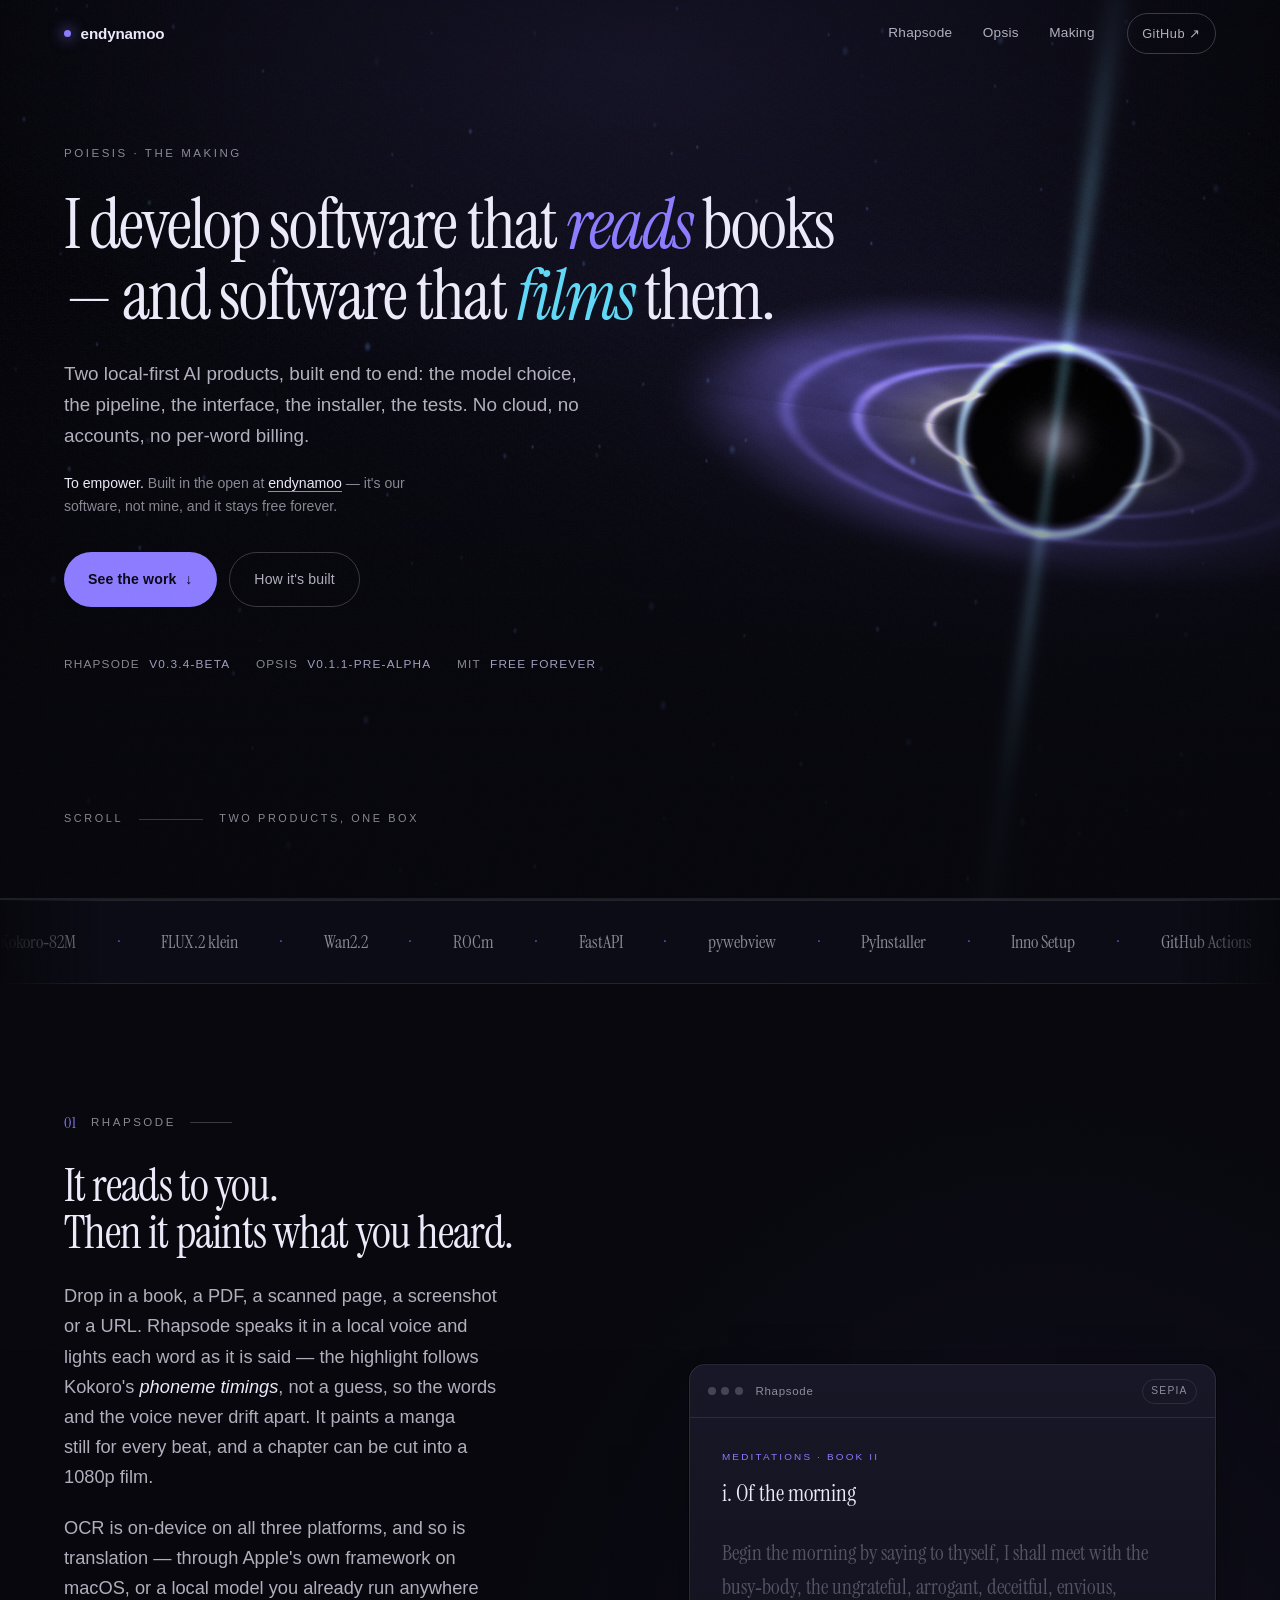
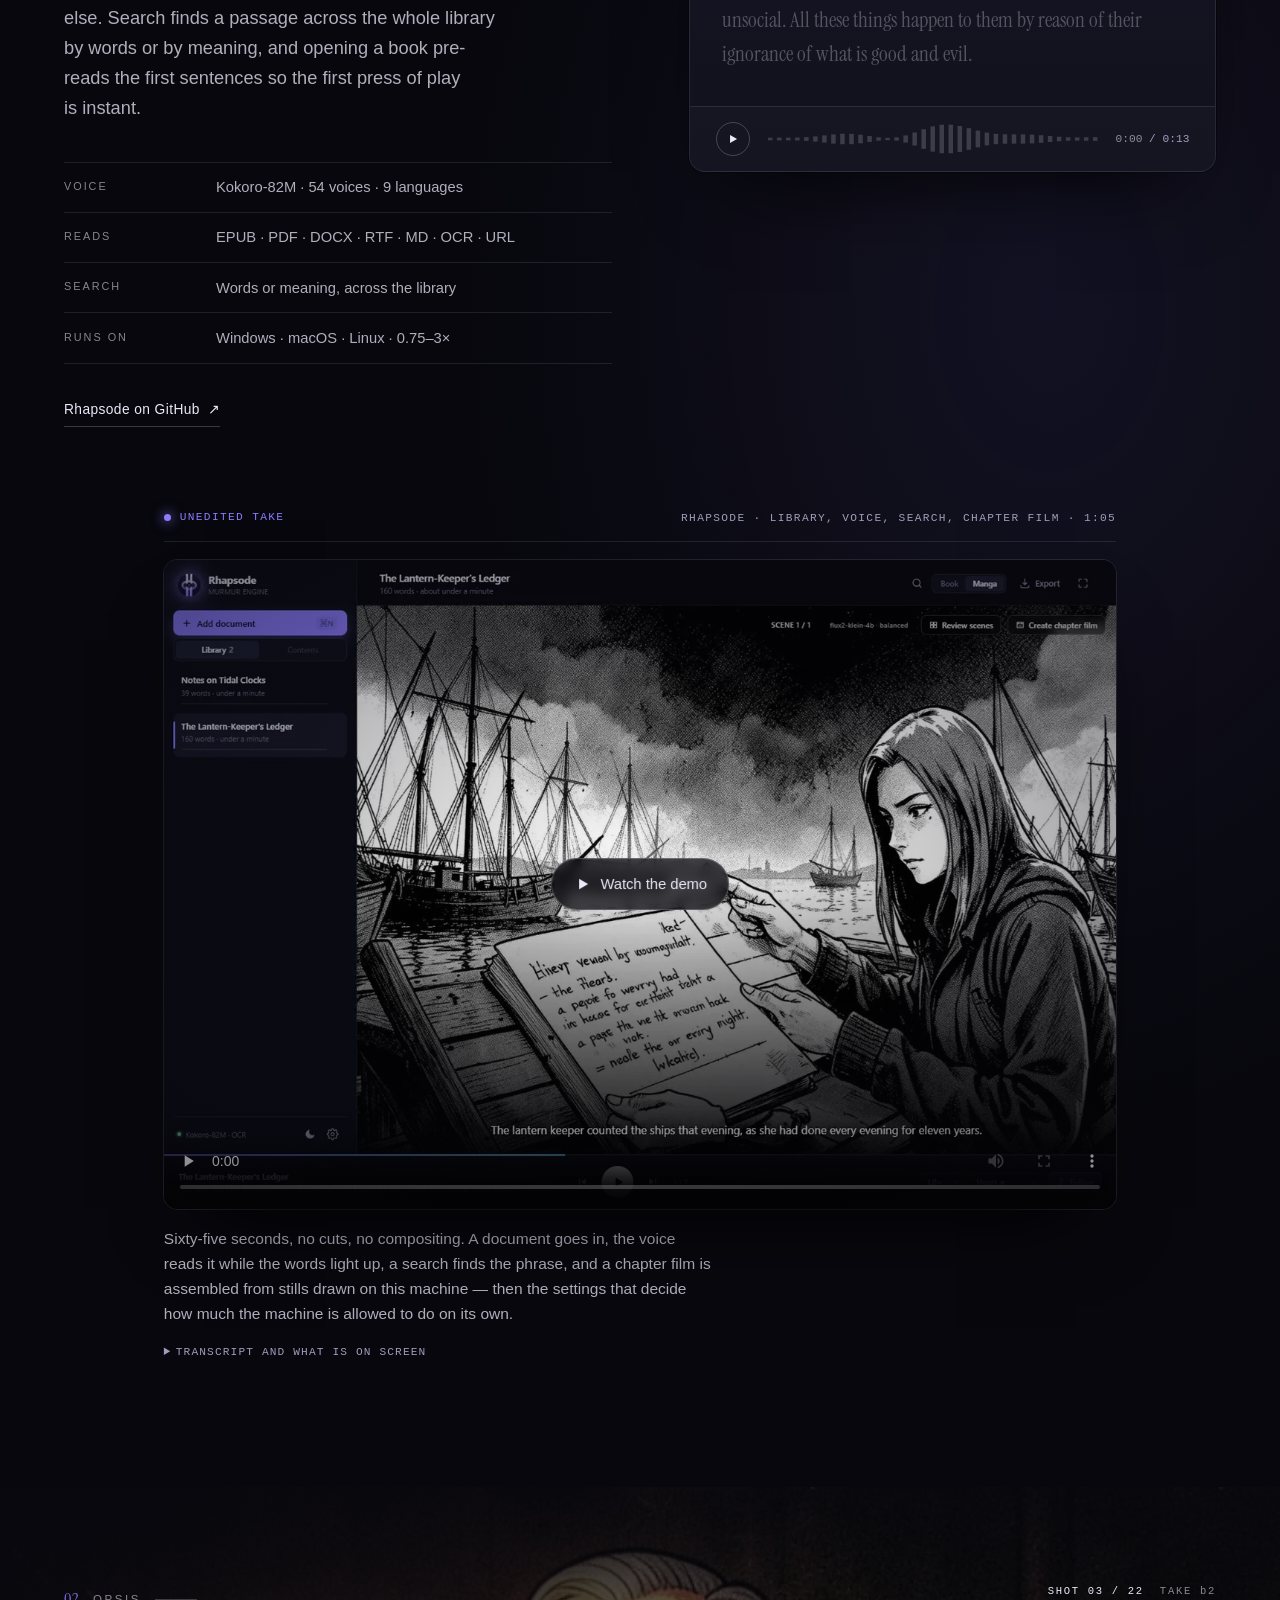
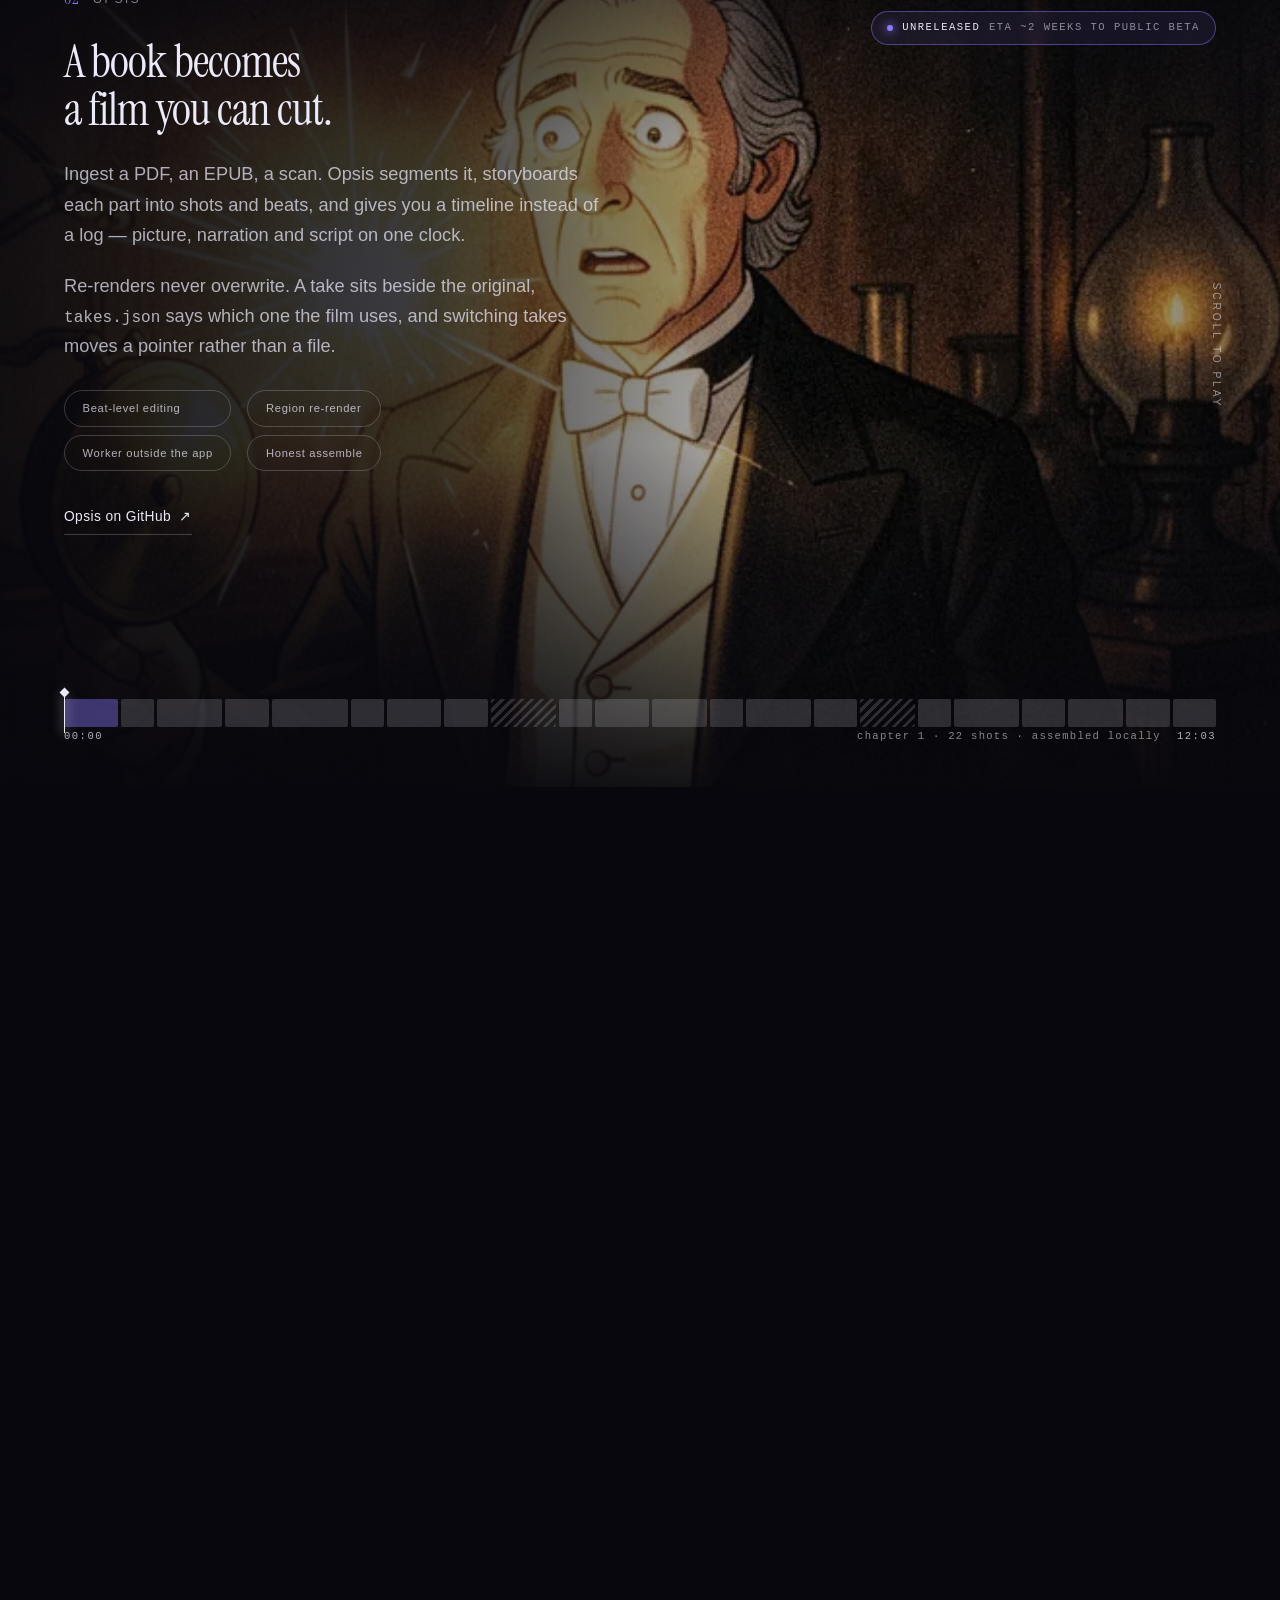
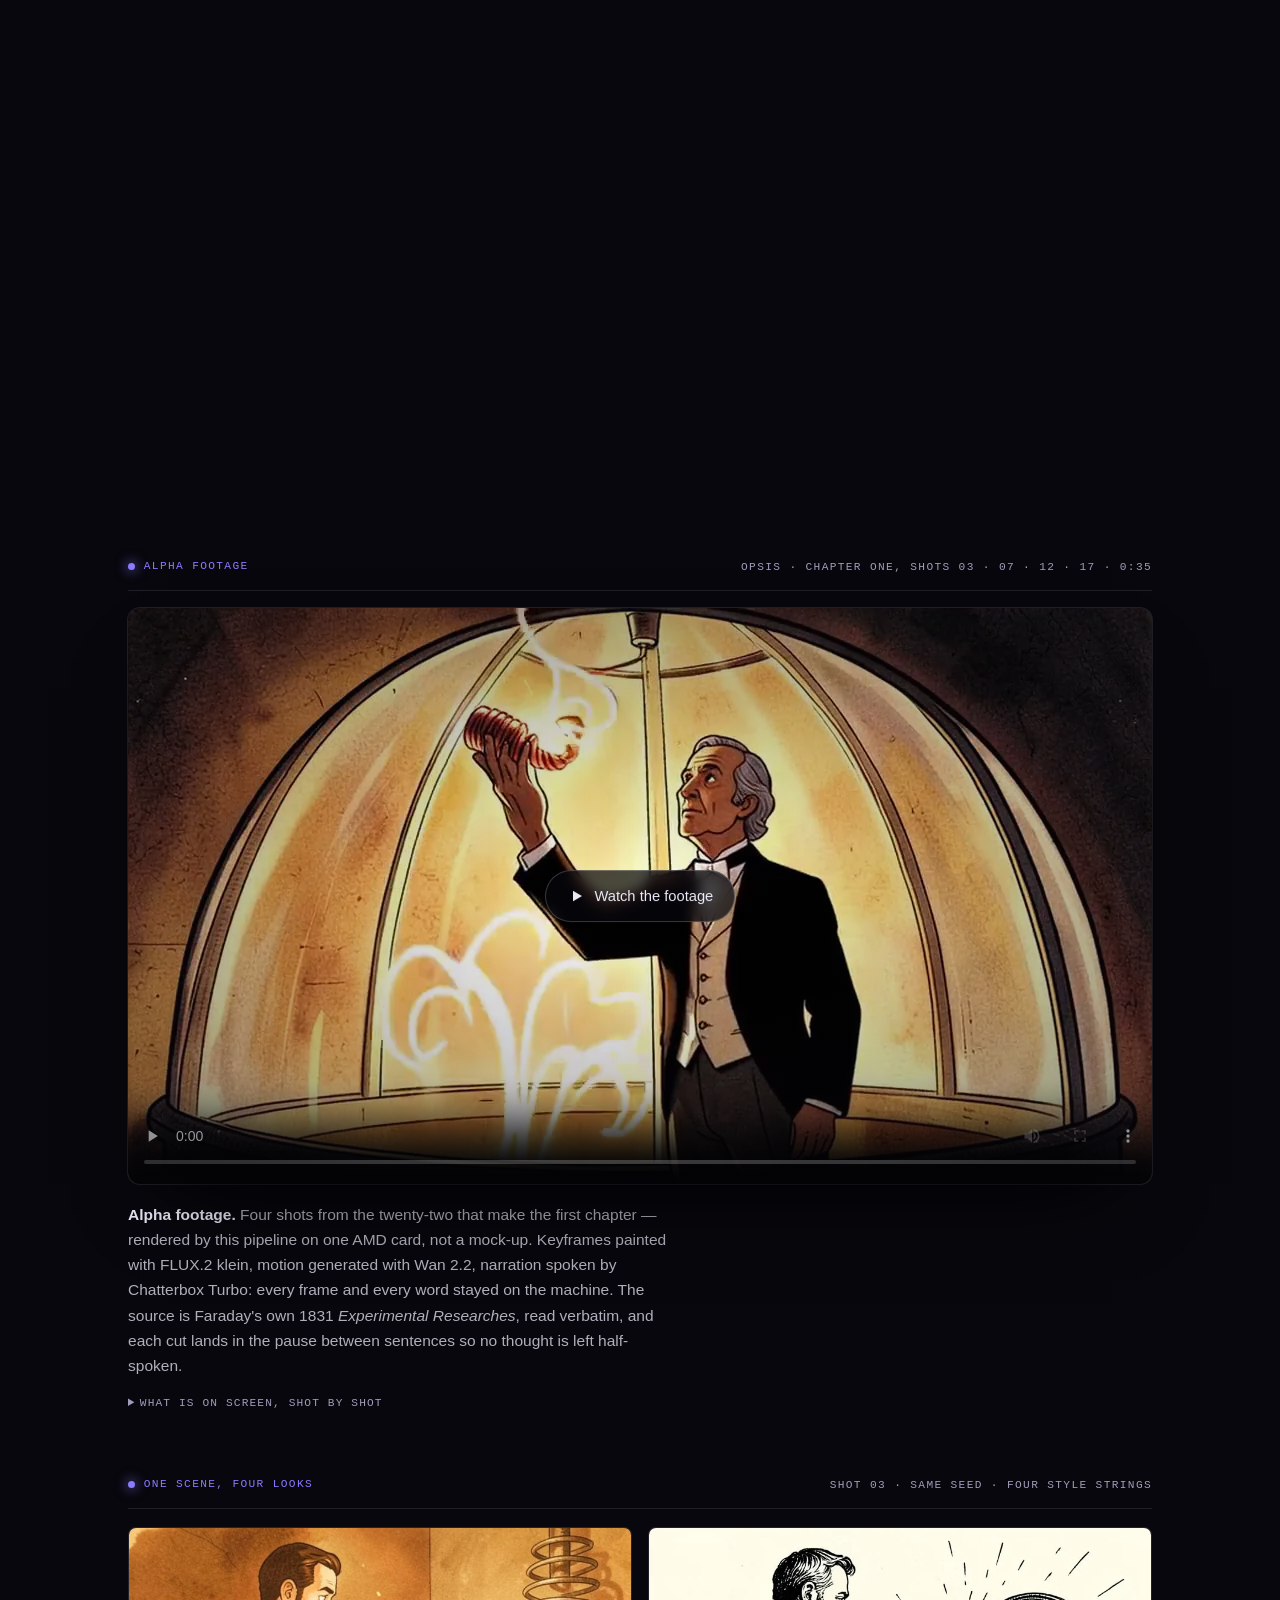
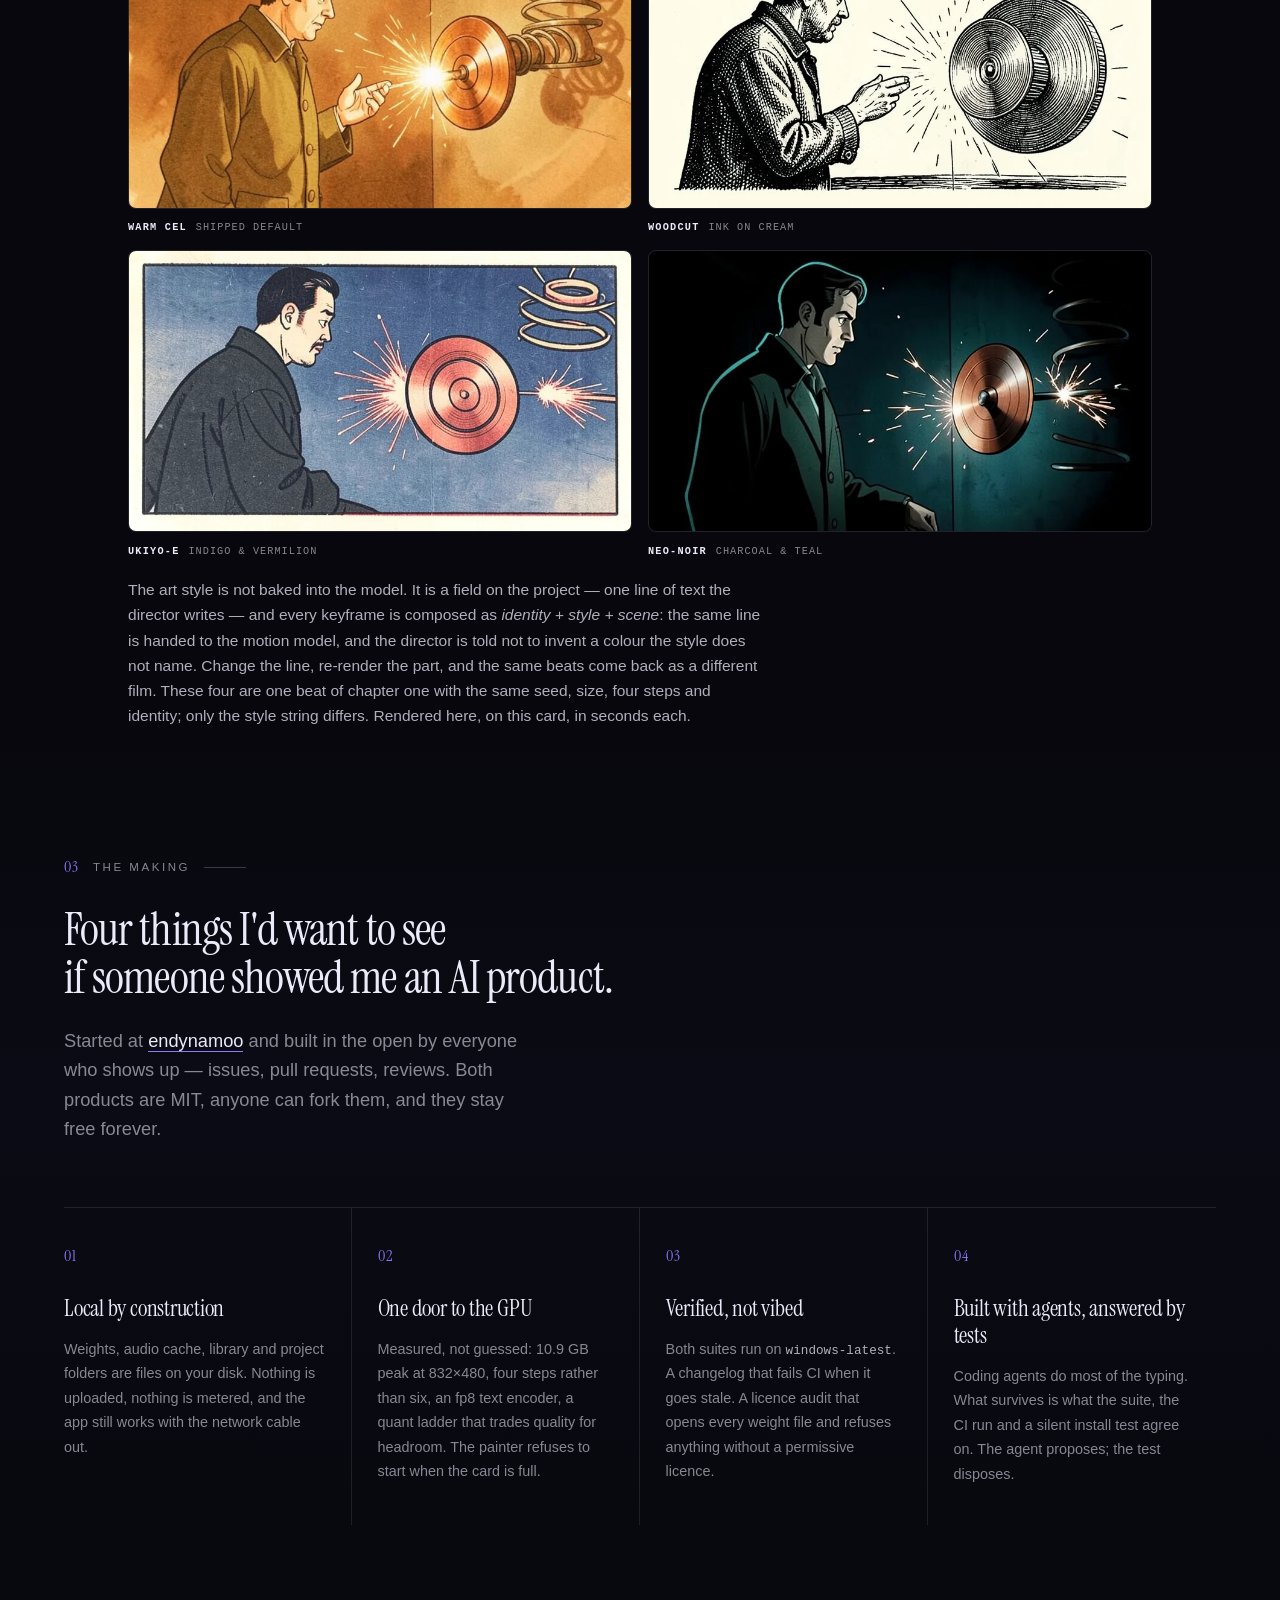
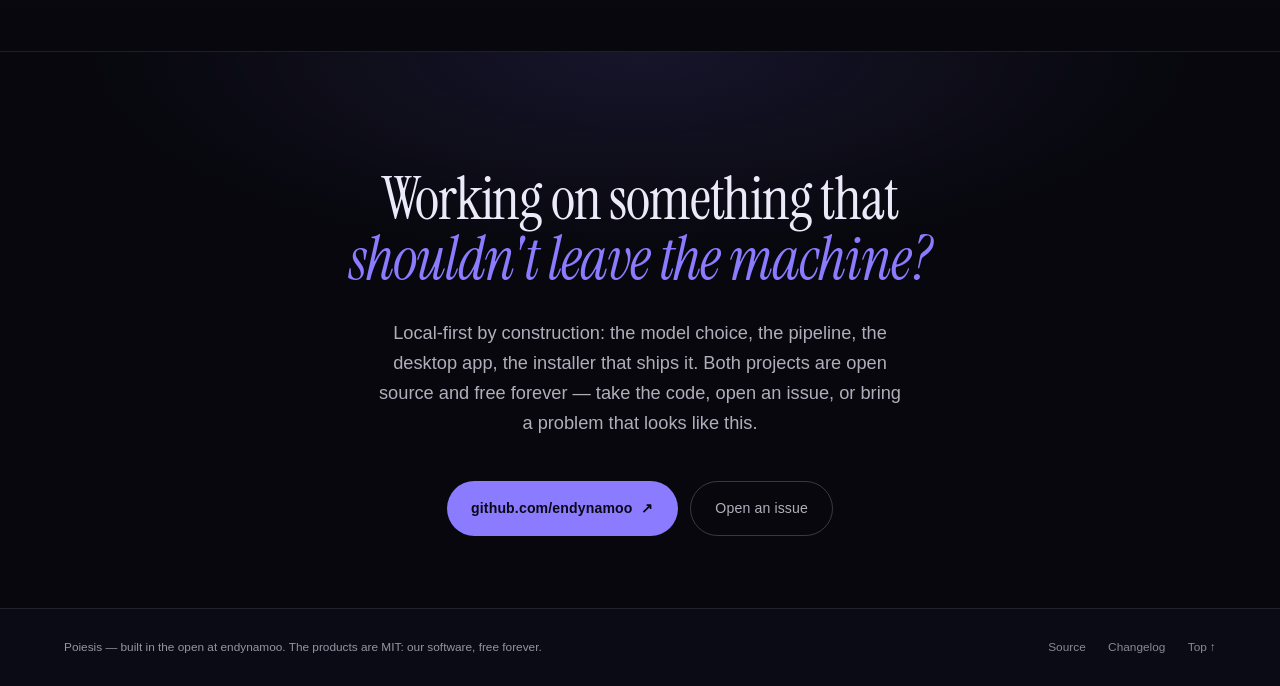
==== commit f73fe59b: "feat(opsis): show the look as a field - one beat, four styles The style is a project field, not a mo" ====
--- a/index.html
+++ b/index.html
@@ -15,7 +15,7 @@
 <meta property="og:url" content="https://endynamoo.github.io/poiesis/">
 <meta name="twitter:card" content="summary_large_image">
 <link rel="preload" href="assets/fonts/instrument-serif-latin.woff2" as="font" type="font/woff2" crossorigin>
-<link rel="stylesheet" href="assets/css/site.css?v=10">
+<link rel="stylesheet" href="assets/css/site.css?v=11">
 </head>
 <body>
 <a class="skip" href="#rhapsode">Skip to the work</a>
@@ -334,6 +334,48 @@
         afterwards — the polish pass redraws each still from itself, and the takes are kept,
         which is why re-renders never overwrite.</p>
       </details>
+    </figure>
+
+    <!-- the look is a field, not a model: one beat, four style strings, same
+         seed. Rendered on this machine by tools/make_style_variants.py. -->
+    <figure class="styles reveal" aria-labelledby="styles-title">
+      <div class="demo__slate">
+        <p class="demo__rec"><i aria-hidden="true"></i> One scene, four looks</p>
+        <p class="demo__meta" id="styles-title">shot 03 · same seed · four style strings</p>
+      </div>
+
+      <div class="styles__grid">
+        <figure>
+          <img src="assets/img/style-warm-cel.webp" width="832" height="464" loading="lazy"
+               alt="The shipped default: warm gouache cel animation, amber light, a man in a brown work coat watching a copper disc throw sparks">
+          <figcaption><b>Warm cel</b> <span>shipped default</span></figcaption>
+        </figure>
+        <figure>
+          <img src="assets/img/style-woodcut.webp" width="832" height="464" loading="lazy"
+               alt="The same beat as a black-ink woodcut: cream paper, dense hatching, two values, the sparks cut as straight lines">
+          <figcaption><b>Woodcut</b> <span>ink on cream</span></figcaption>
+        </figure>
+        <figure>
+          <img src="assets/img/style-ukiyoe.webp" width="832" height="464" loading="lazy"
+               alt="The same beat as a Japanese woodblock print: indigo sky, vermilion disc, bold contours, flat colour">
+          <figcaption><b>Ukiyo-e</b> <span>indigo &amp; vermilion</span></figcaption>
+        </figure>
+        <figure>
+          <img src="assets/img/style-noir.webp" width="832" height="464" loading="lazy"
+               alt="The same beat as neo-noir animation: charcoal and teal, one hard rim light along the shoulder, deep shadow">
+          <figcaption><b>Neo-noir</b> <span>charcoal &amp; teal</span></figcaption>
+        </figure>
+      </div>
+
+      <figcaption class="demo__caption">
+        The art style is not baked into the model. It is a field on the project — one line of
+        text the director writes — and every keyframe is composed as <i>identity + style +
+        scene</i>: the same line is handed to the motion model, and the director is told not to
+        invent a colour the style does not name. Change the line, re-render the part, and the
+        same beats come back as a different film. These four are one beat of chapter one with
+        the same seed, size, four steps and identity; only the style string differs. Rendered
+        here, on this card, in seconds each.
+      </figcaption>
     </figure>
   </div>
 
--- a/assets/css/site.css
+++ b/assets/css/site.css
@@ -441,6 +441,35 @@
 }
 .demo--opsis .demo__caption b { color: var(--paper); font-weight: 600; }
 .demo--opsis .demo__frame { border-radius: 12px; }
+
+/* the look is a field: one scene, four styles ---------------------------- */
+.styles {
+  width: min(var(--wrap), 100% - var(--gutter) * 2);
+  margin: clamp(2.5rem, 7vh, 4.5rem) auto 0;
+}
+.styles__grid {
+  display: grid; grid-template-columns: repeat(2, 1fr); gap: .9rem 1rem;
+  margin: 1.1rem 0 0;
+}
+.styles__grid figure { margin: 0; }
+.styles__grid img {
+  display: block; width: 100%; height: auto; border-radius: 8px;
+  border: 1px solid var(--paper-10); background: var(--ink-2);
+  transition: transform .5s var(--ease), border-color .3s var(--ease);
+}
+.styles__grid figure:hover img {
+  transform: translateY(-3px) scale(1.012); border-color: var(--paper-22);
+}
+.styles__grid figcaption {
+  display: flex; flex-wrap: wrap; align-items: baseline; gap: .2rem .55rem;
+  margin-top: .65rem;
+  font-family: var(--mono); font-size: .64rem; letter-spacing: .1em;
+  text-transform: uppercase; color: var(--paper-45);
+}
+.styles__grid figcaption b {
+  color: var(--paper); font-weight: 600; letter-spacing: .12em;
+}
+.styles .demo__caption { max-width: 74ch; }
 .demo__frame {
   position: relative; margin: 1.1rem auto 0; border-radius: 14px; overflow: hidden;
   background: #05050a; box-shadow: 0 40px 80px -40px rgba(0, 0, 0, .9), 0 0 0 1px var(--paper-10);
@@ -695,6 +724,7 @@
 
 @media (max-width: 900px) {
   .nav__links { display: none; }
+  .styles__grid { gap: .75rem; }
   .nav__cta { margin-left: auto; }
   .project__grid { grid-template-columns: 1fr; gap: 3rem; }
   .project__copy .body, .body { max-width: none; }
@@ -749,6 +779,7 @@
 
 @media (max-width: 640px) {
   .nav { height: 60px; }
+  .styles__grid { grid-template-columns: 1fr; gap: 1.1rem; }
   .hero { padding-bottom: 3rem; }
   .hero__inner { padding-top: 6.5rem; }
   .hero h1 { max-width: none; font-size: 2.3rem; }
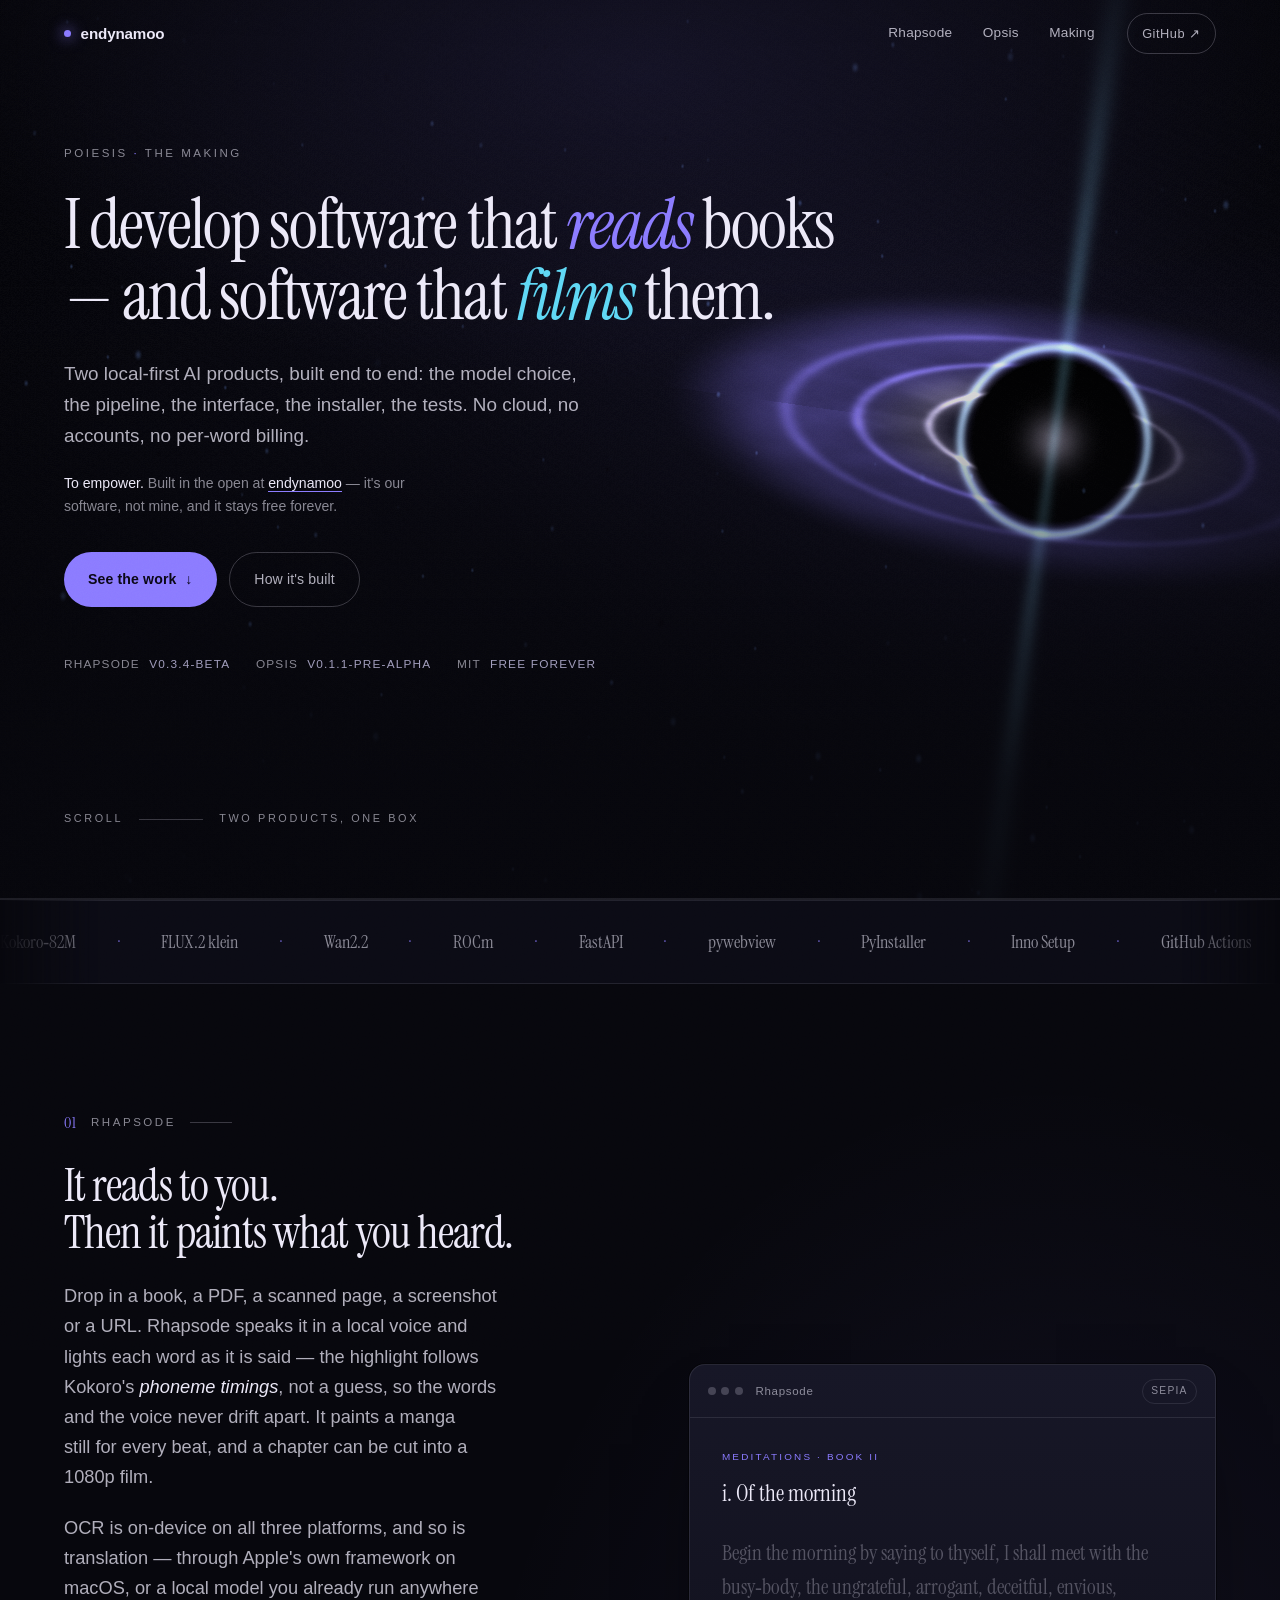
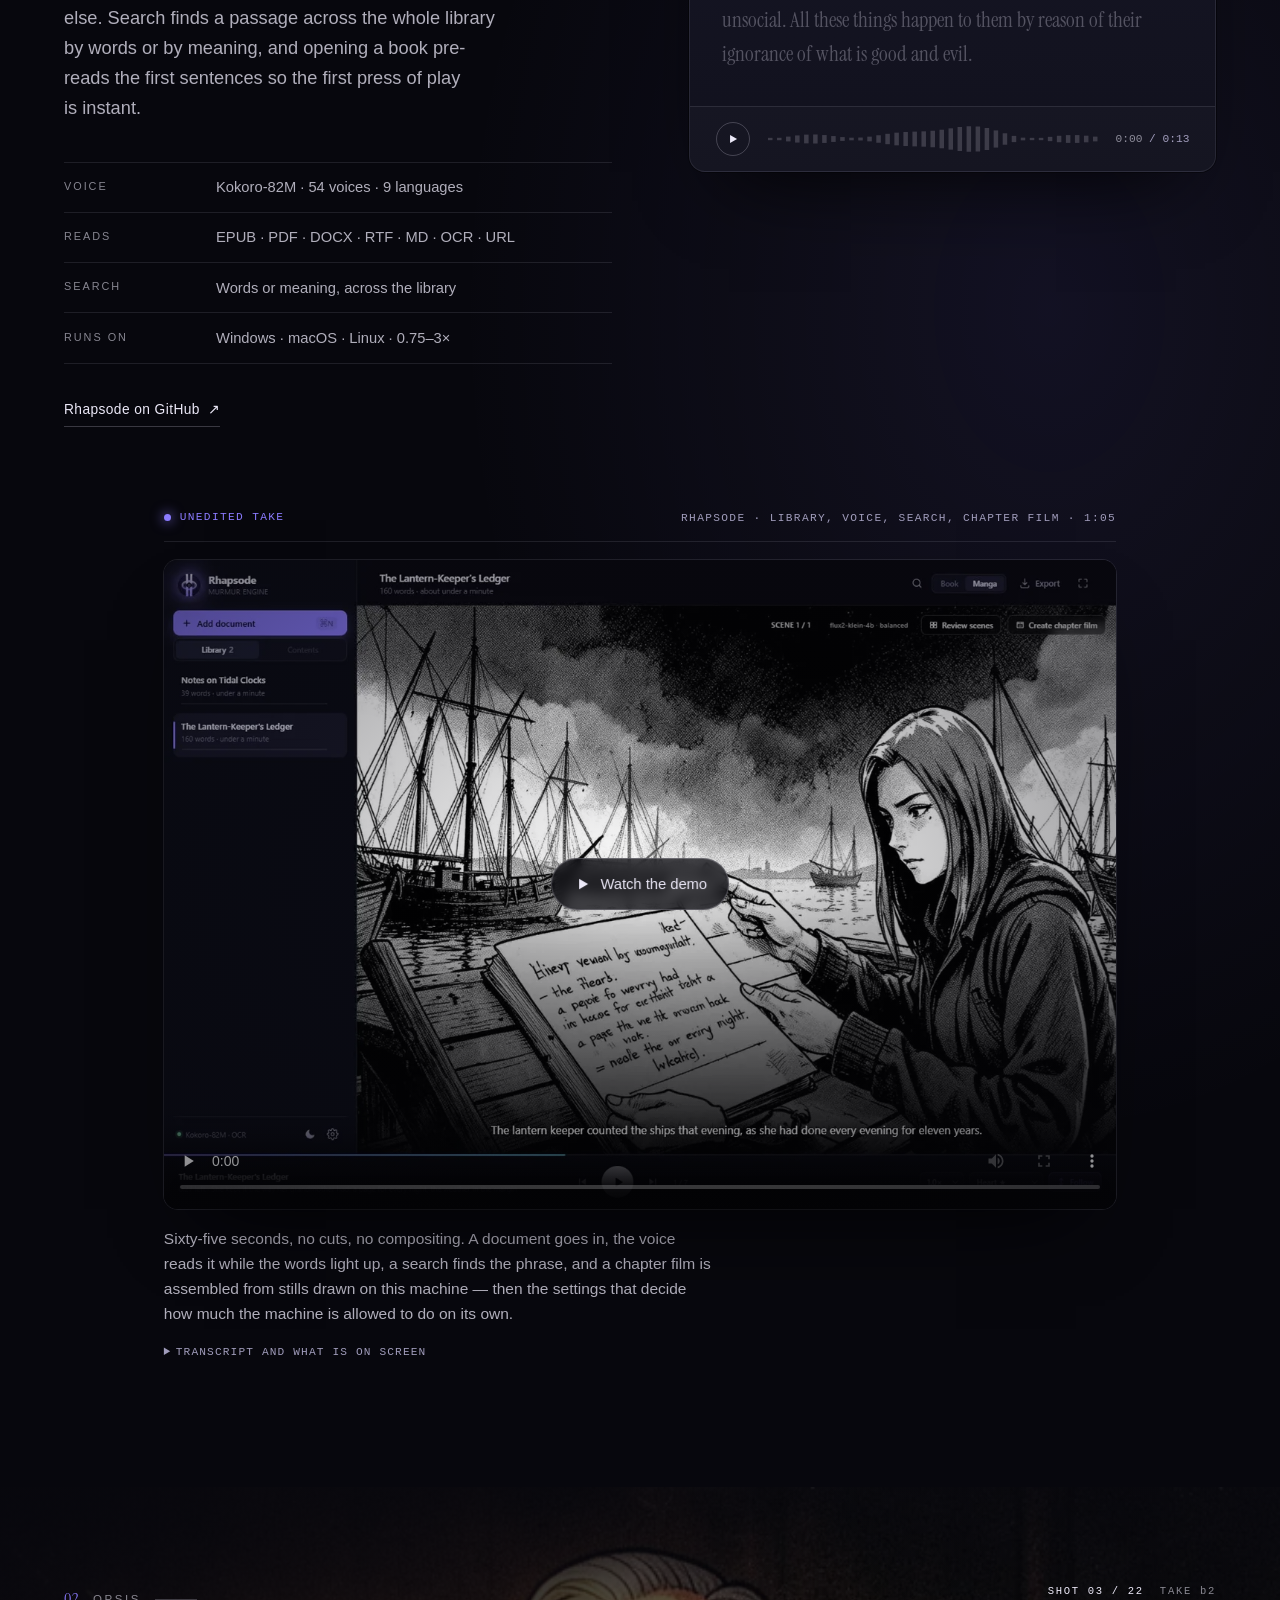
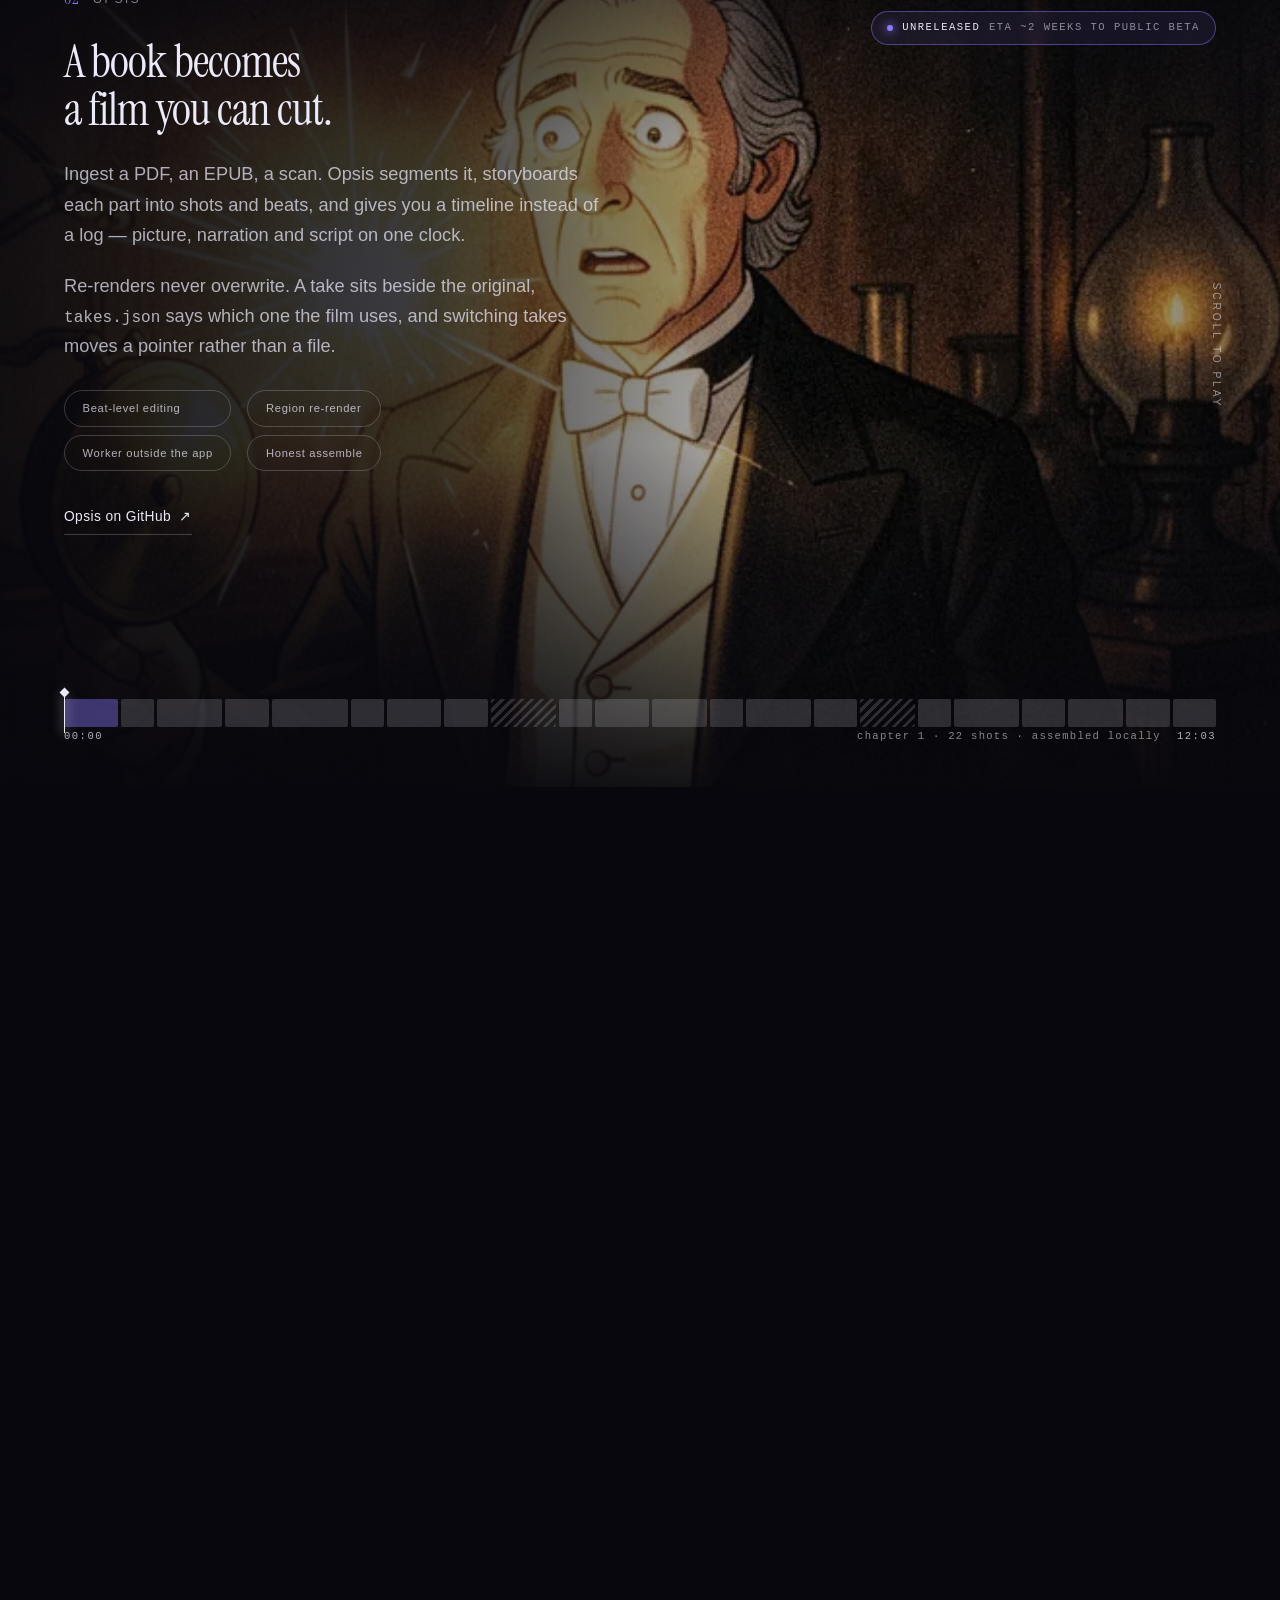
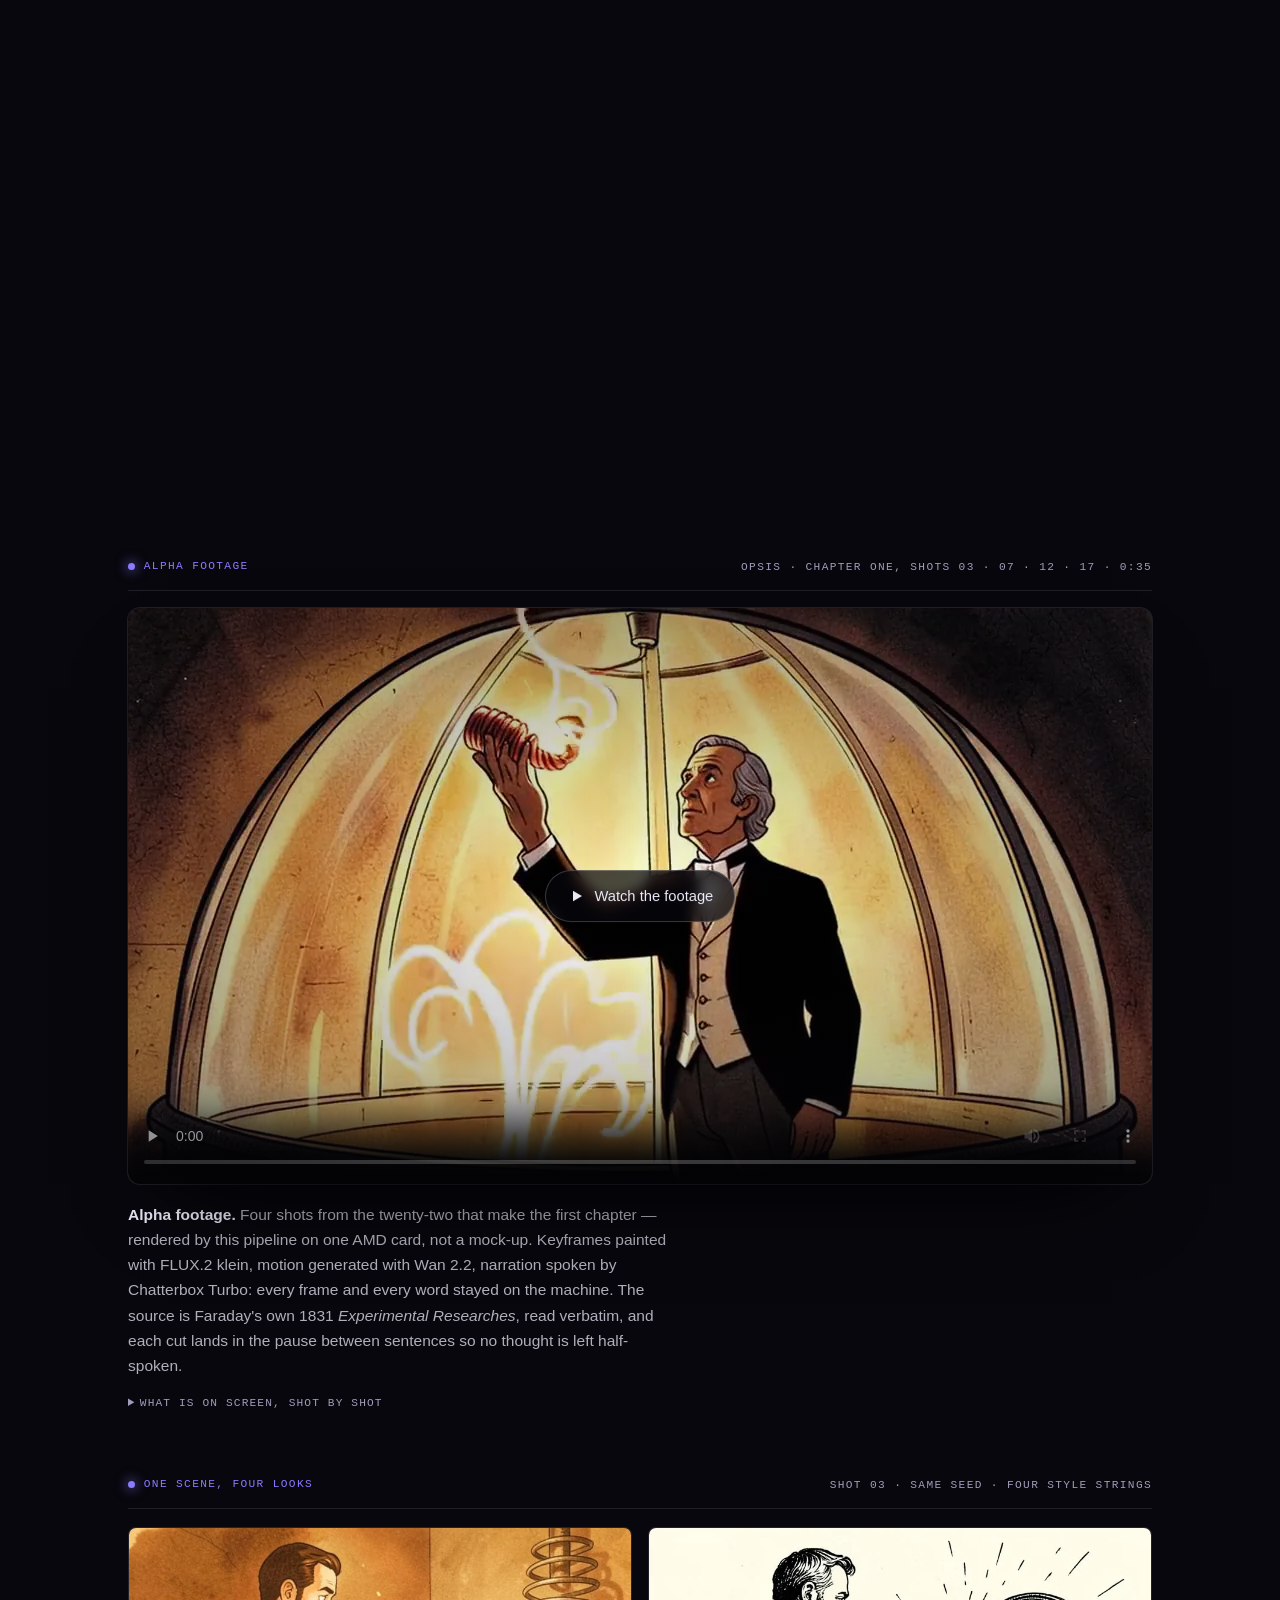
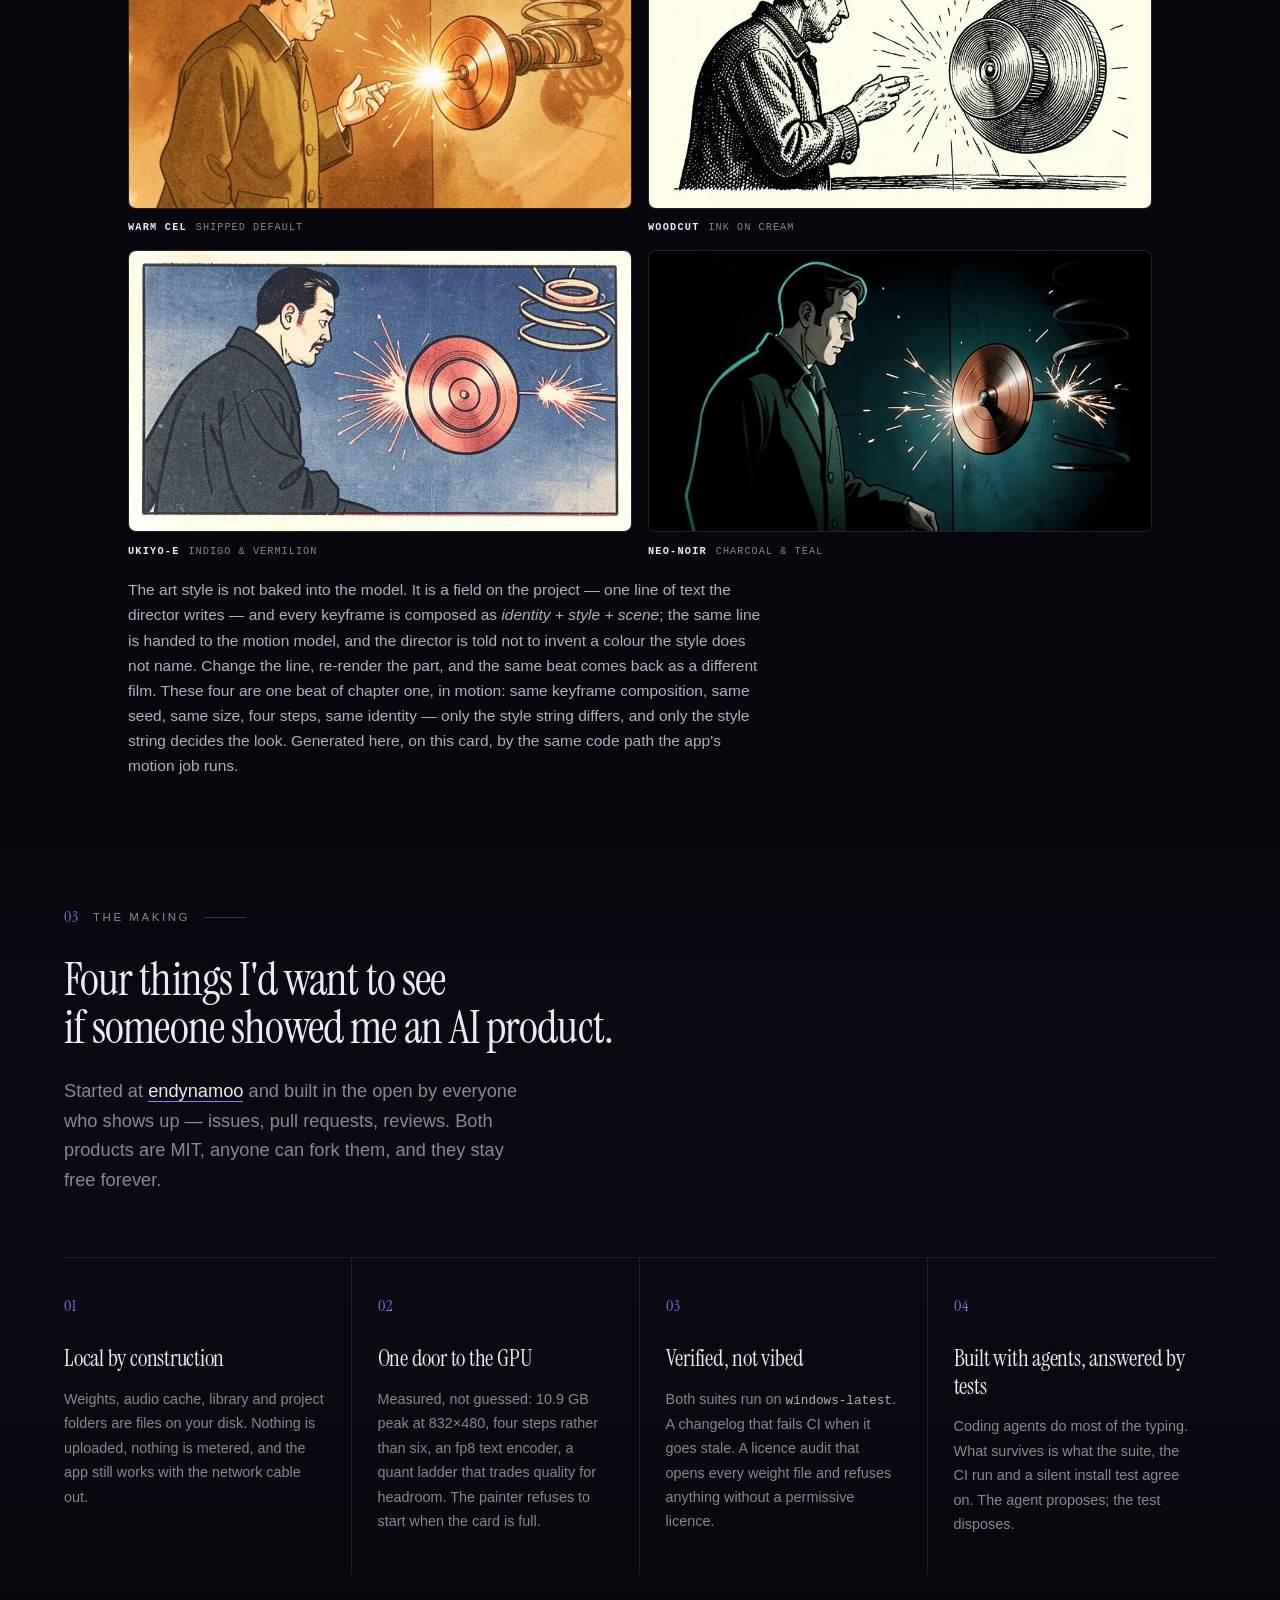
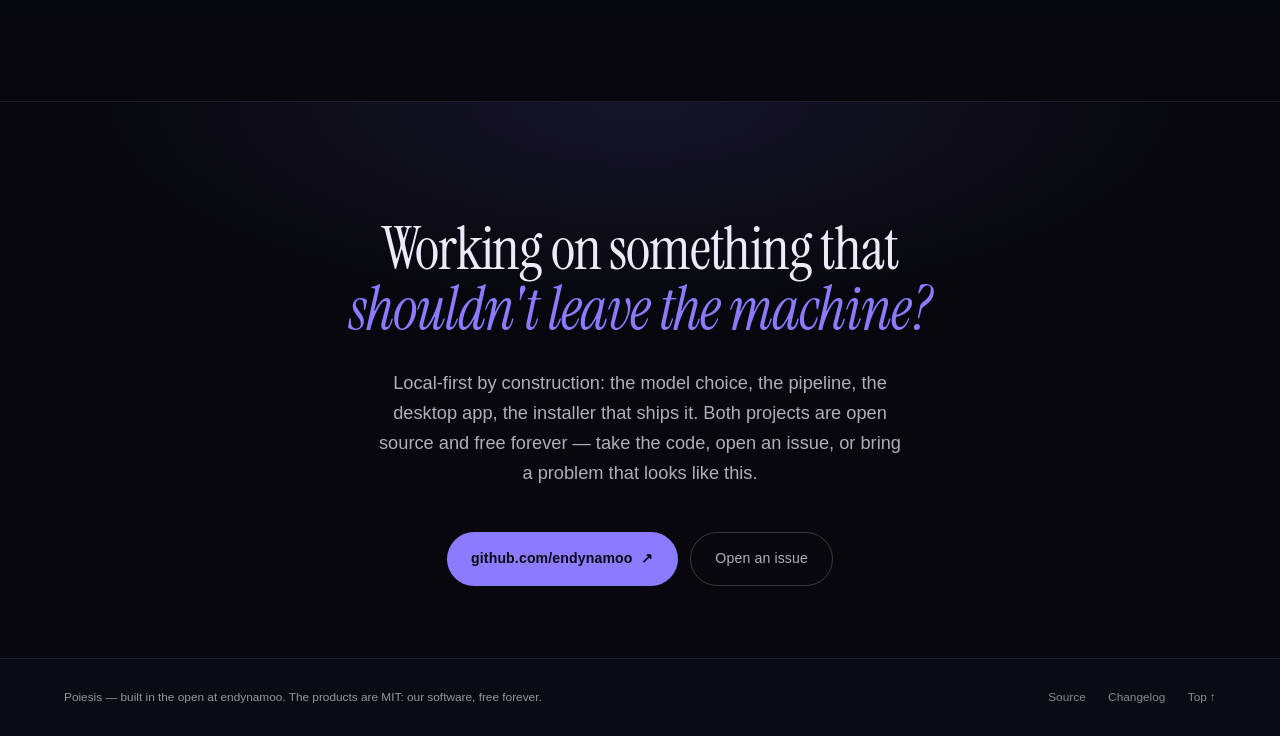
==== commit 1751c40b: "feat(opsis): the style demo moves - one beat, four loops Four stills proved the palette; four clips " ====
--- a/index.html
+++ b/index.html
@@ -15,7 +15,7 @@
 <meta property="og:url" content="https://endynamoo.github.io/poiesis/">
 <meta name="twitter:card" content="summary_large_image">
 <link rel="preload" href="assets/fonts/instrument-serif-latin.woff2" as="font" type="font/woff2" crossorigin>
-<link rel="stylesheet" href="assets/css/site.css?v=11">
+<link rel="stylesheet" href="assets/css/site.css?v=12">
 </head>
 <body>
 <a class="skip" href="#rhapsode">Skip to the work</a>
@@ -346,23 +346,35 @@
 
       <div class="styles__grid">
         <figure>
-          <img src="assets/img/style-warm-cel.webp" width="832" height="464" loading="lazy"
-               alt="The shipped default: warm gouache cel animation, amber light, a man in a brown work coat watching a copper disc throw sparks">
+          <video muted loop playsinline preload="metadata" width="832" height="480"
+                 poster="assets/img/style-warm-cel.webp"
+                 aria-label="Warm cel: warm gouache cel animation, amber light, a man in a brown work coat watching a copper disc throw sparks">
+            <source src="assets/video/style-warm-cel.mp4" type="video/mp4">
+          </video>
           <figcaption><b>Warm cel</b> <span>shipped default</span></figcaption>
         </figure>
         <figure>
-          <img src="assets/img/style-woodcut.webp" width="832" height="464" loading="lazy"
-               alt="The same beat as a black-ink woodcut: cream paper, dense hatching, two values, the sparks cut as straight lines">
+          <video muted loop playsinline preload="metadata" width="832" height="480"
+                 poster="assets/img/style-woodcut.webp"
+                 aria-label="Woodcut: black ink engraving on cream paper, dense hatching, two values, the sparks cut as straight lines">
+            <source src="assets/video/style-woodcut.mp4" type="video/mp4">
+          </video>
           <figcaption><b>Woodcut</b> <span>ink on cream</span></figcaption>
         </figure>
         <figure>
-          <img src="assets/img/style-ukiyoe.webp" width="832" height="464" loading="lazy"
-               alt="The same beat as a Japanese woodblock print: indigo sky, vermilion disc, bold contours, flat colour">
+          <video muted loop playsinline preload="metadata" width="832" height="480"
+                 poster="assets/img/style-ukiyoe.webp"
+                 aria-label="Ukiyo-e: Japanese woodblock print, indigo sky, vermilion disc, bold contours, flat colour">
+            <source src="assets/video/style-ukiyoe.mp4" type="video/mp4">
+          </video>
           <figcaption><b>Ukiyo-e</b> <span>indigo &amp; vermilion</span></figcaption>
         </figure>
         <figure>
-          <img src="assets/img/style-noir.webp" width="832" height="464" loading="lazy"
-               alt="The same beat as neo-noir animation: charcoal and teal, one hard rim light along the shoulder, deep shadow">
+          <video muted loop playsinline preload="metadata" width="832" height="480"
+                 poster="assets/img/style-noir.webp"
+                 aria-label="Neo-noir: charcoal and teal, one hard rim light along the shoulder, deep shadow">
+            <source src="assets/video/style-noir.mp4" type="video/mp4">
+          </video>
           <figcaption><b>Neo-noir</b> <span>charcoal &amp; teal</span></figcaption>
         </figure>
       </div>
@@ -370,11 +382,12 @@
       <figcaption class="demo__caption">
         The art style is not baked into the model. It is a field on the project — one line of
         text the director writes — and every keyframe is composed as <i>identity + style +
-        scene</i>: the same line is handed to the motion model, and the director is told not to
+        scene</i>; the same line is handed to the motion model, and the director is told not to
         invent a colour the style does not name. Change the line, re-render the part, and the
-        same beats come back as a different film. These four are one beat of chapter one with
-        the same seed, size, four steps and identity; only the style string differs. Rendered
-        here, on this card, in seconds each.
+        same beat comes back as a different film. These four are one beat of chapter one, in
+        motion: same keyframe composition, same seed, same size, four steps, same identity —
+        only the style string differs, and only the style string decides the look. Generated
+        here, on this card, by the same code path the app's motion job runs.
       </figcaption>
     </figure>
   </div>
@@ -455,6 +468,6 @@
   </div>
 </footer>
 
-<script src="assets/js/site.js?v=10" defer></script>
+<script src="assets/js/site.js?v=11" defer></script>
 </body>
 </html>
--- a/assets/css/site.css
+++ b/assets/css/site.css
@@ -452,12 +452,14 @@
   margin: 1.1rem 0 0;
 }
 .styles__grid figure { margin: 0; }
-.styles__grid img {
+.styles__grid img,
+.styles__grid video {
   display: block; width: 100%; height: auto; border-radius: 8px;
   border: 1px solid var(--paper-10); background: var(--ink-2);
   transition: transform .5s var(--ease), border-color .3s var(--ease);
 }
-.styles__grid figure:hover img {
+.styles__grid figure:hover img,
+.styles__grid figure:hover video {
   transform: translateY(-3px) scale(1.012); border-color: var(--paper-22);
 }
 .styles__grid figcaption {
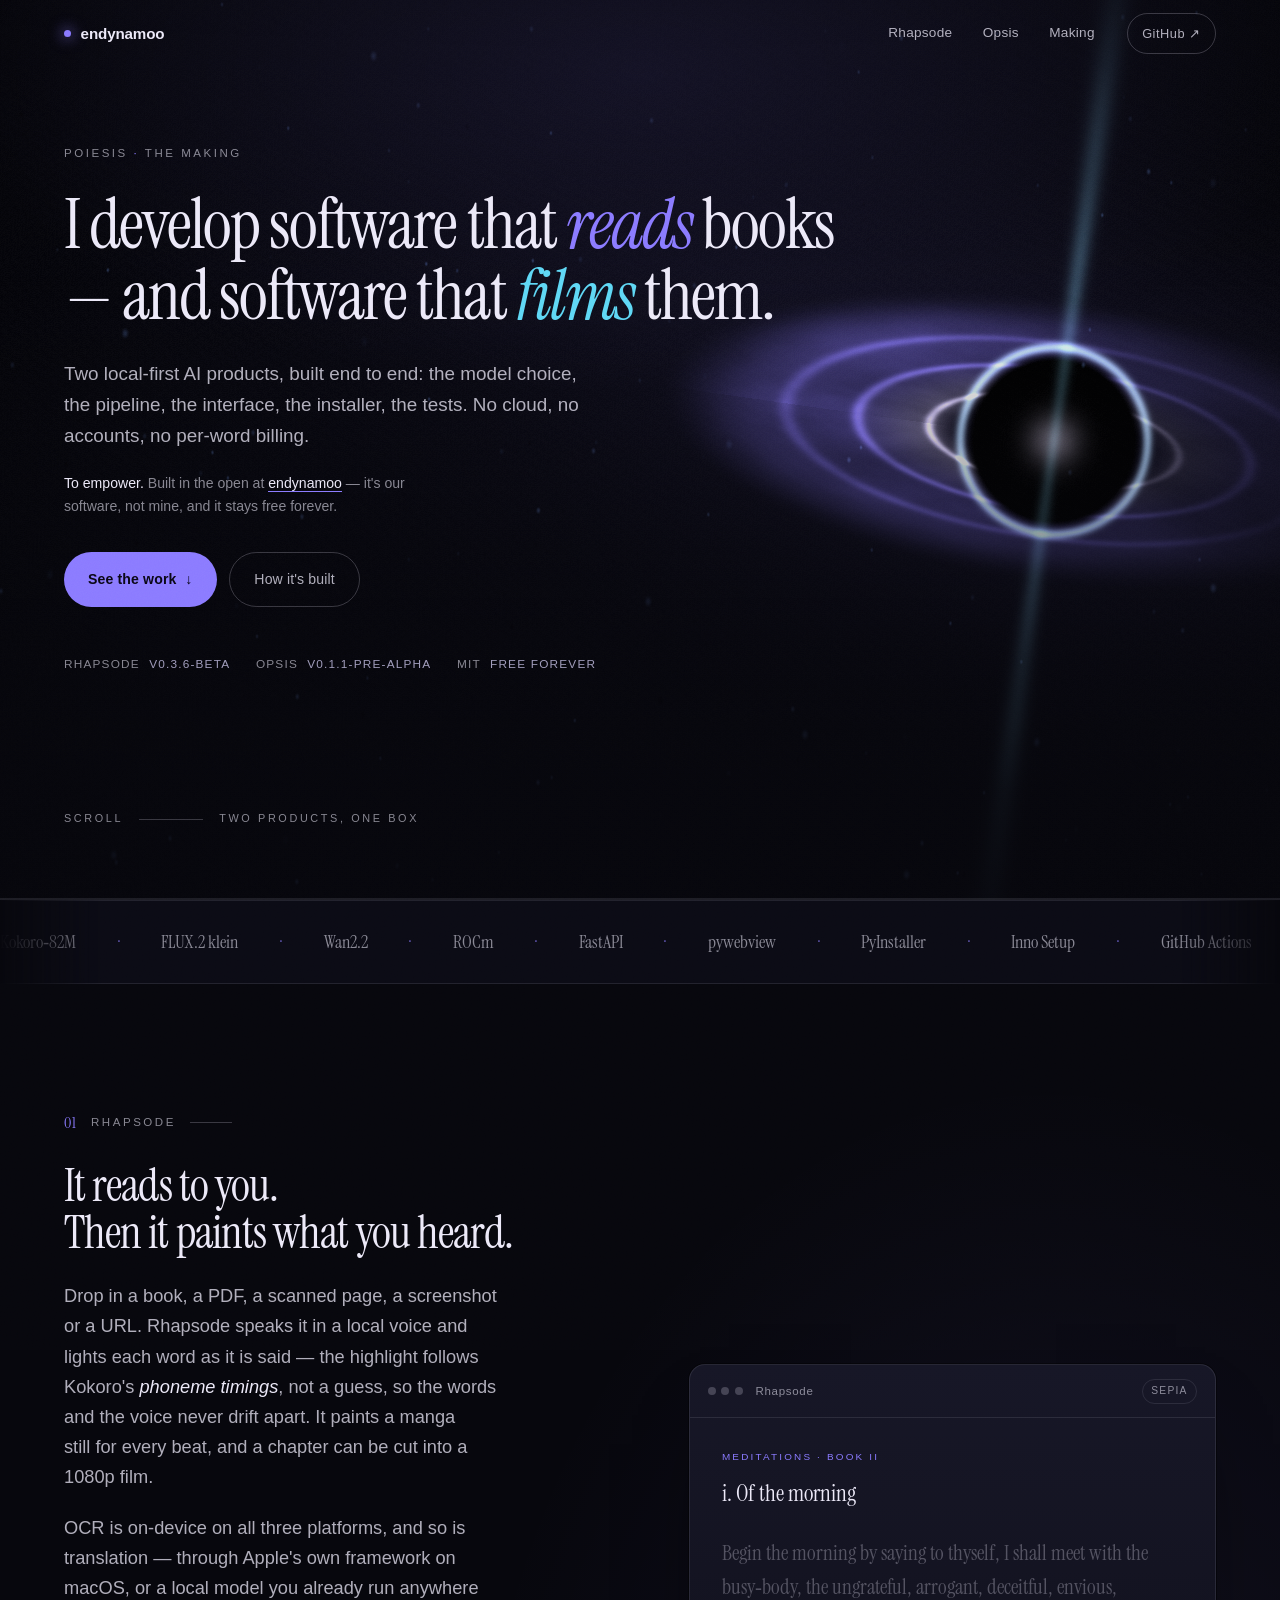
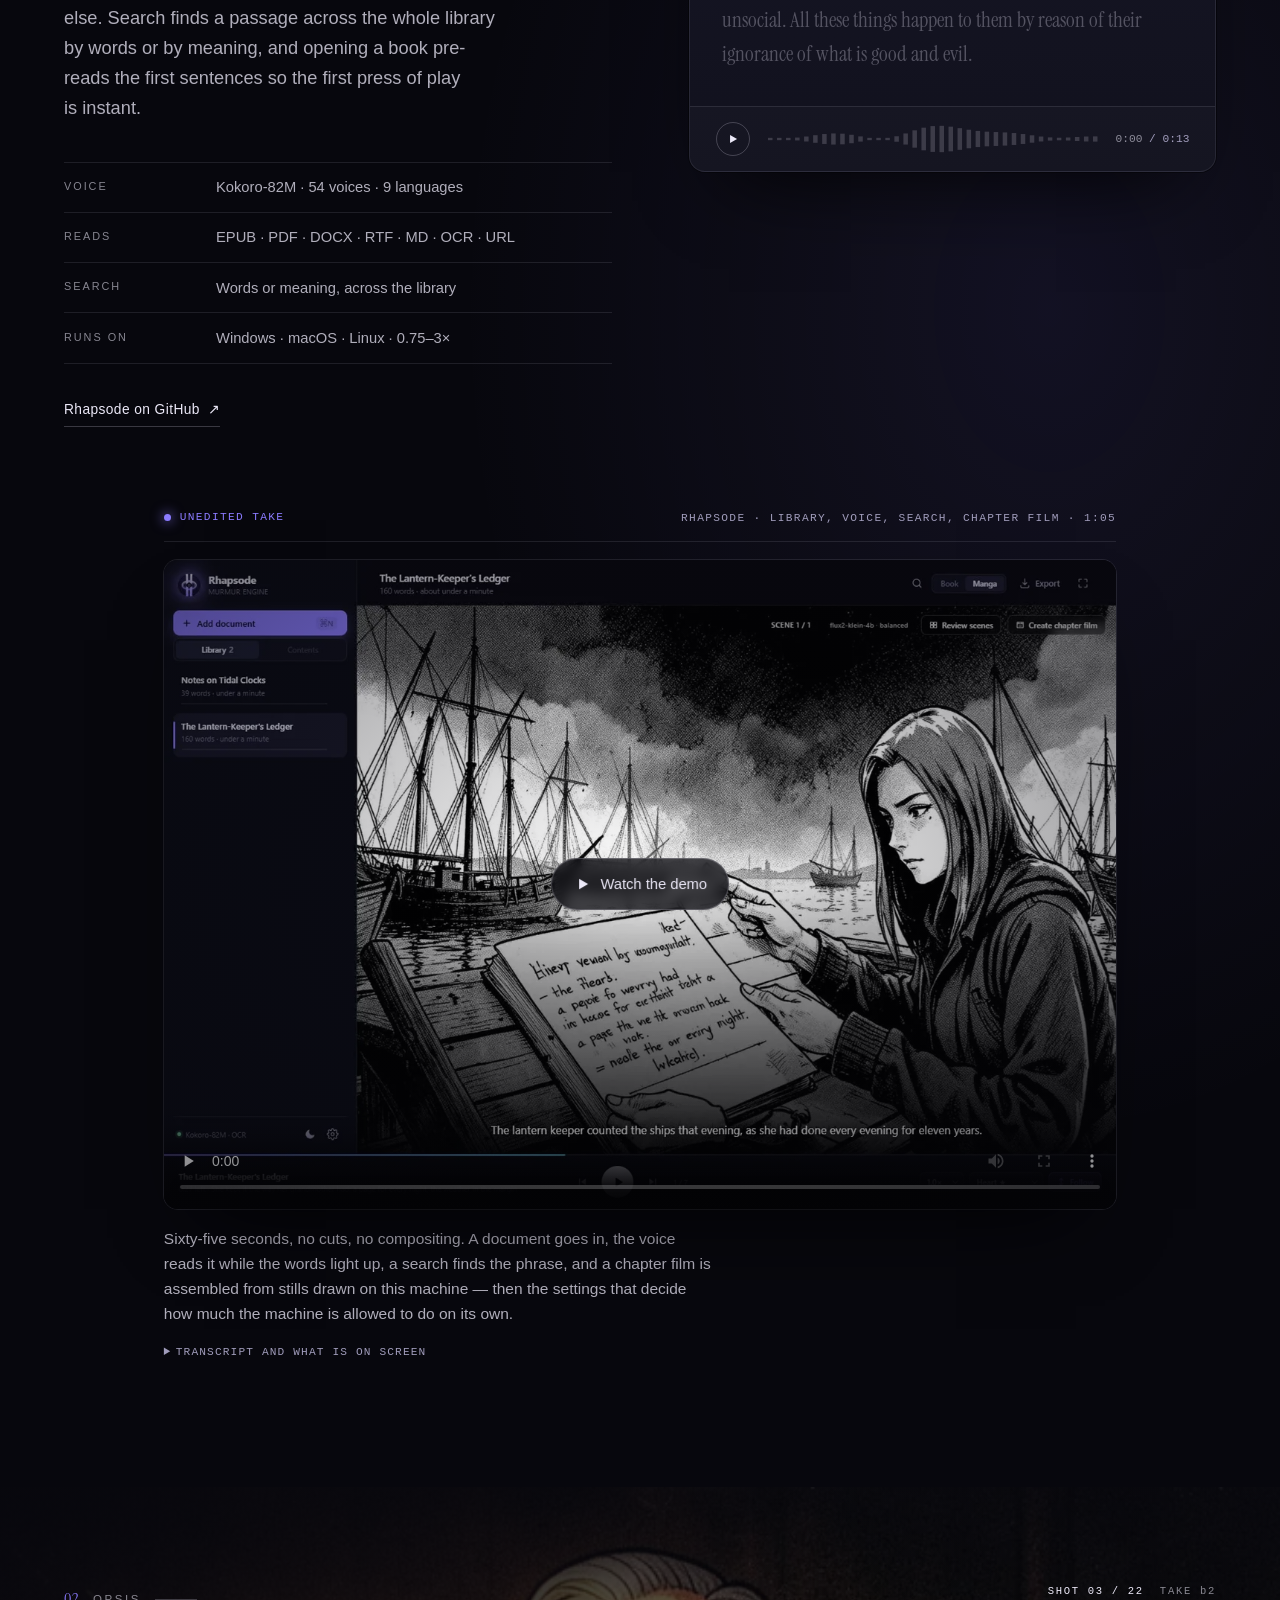
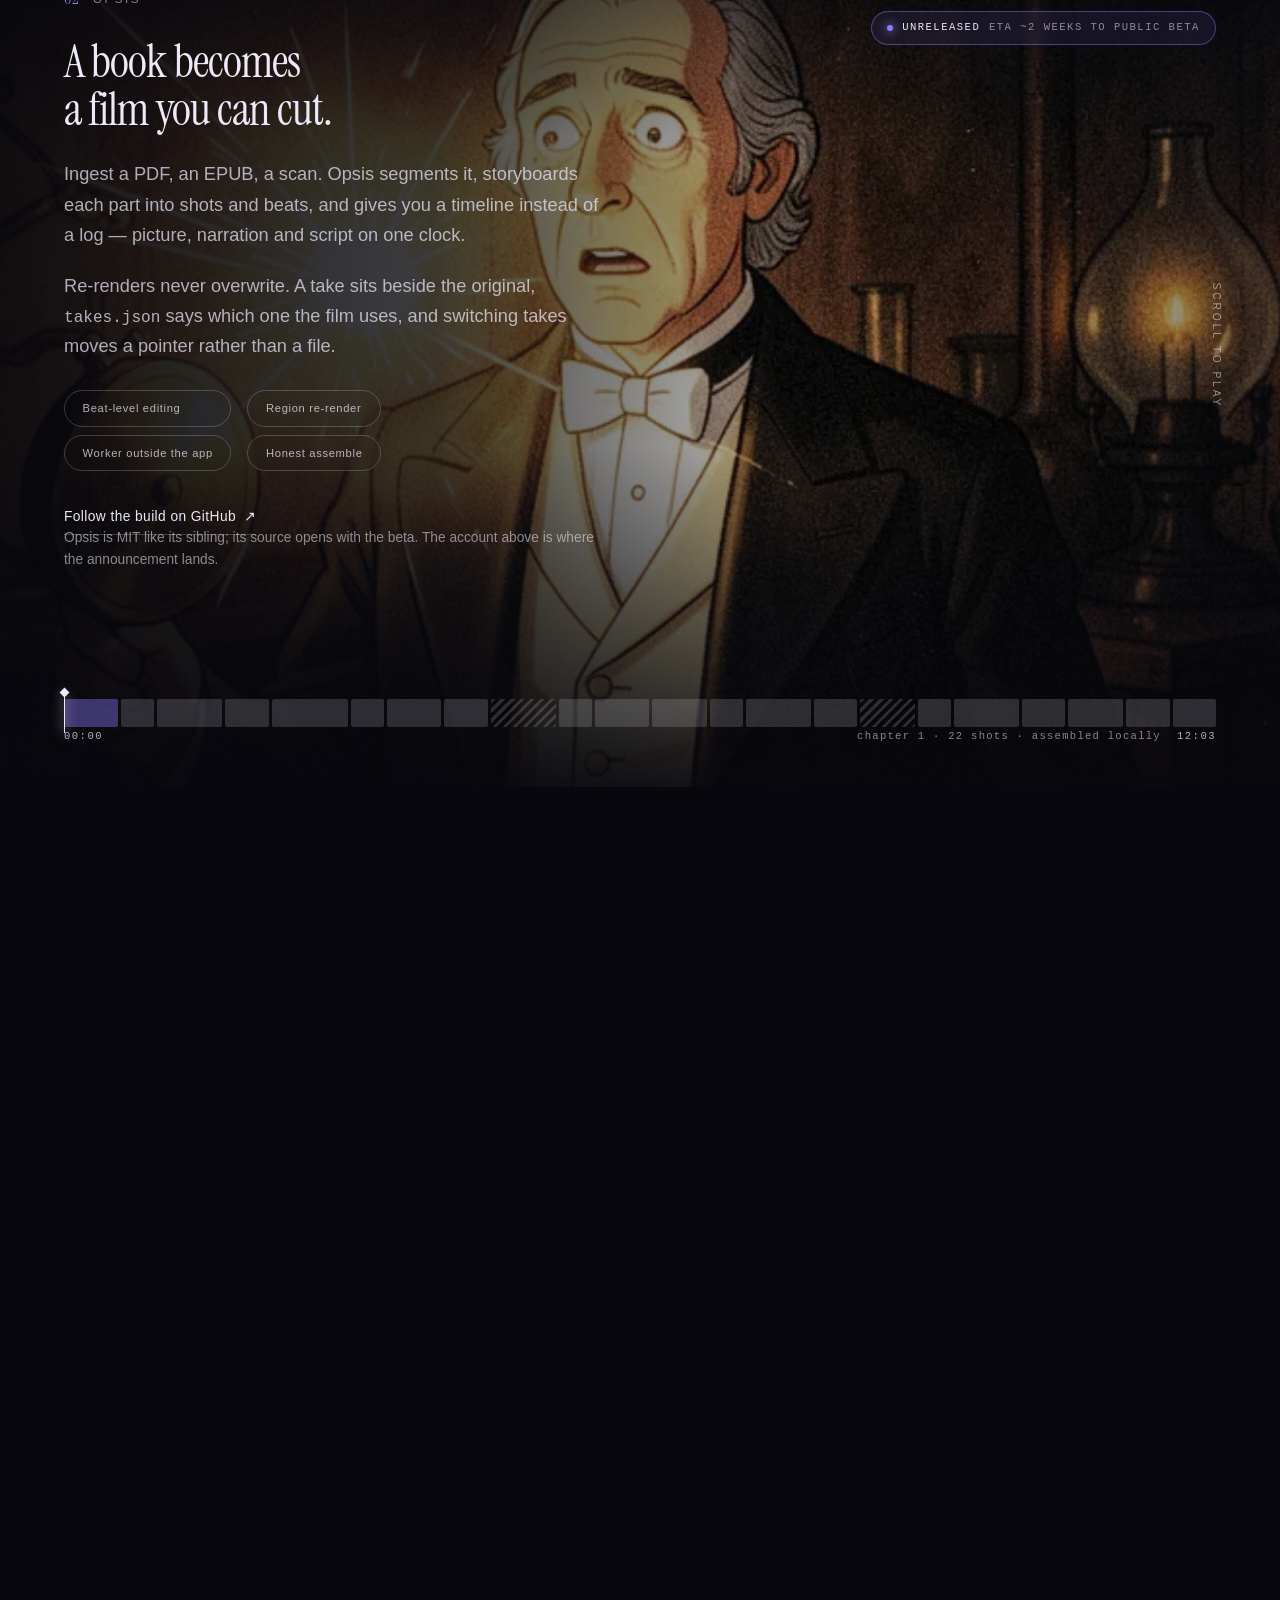
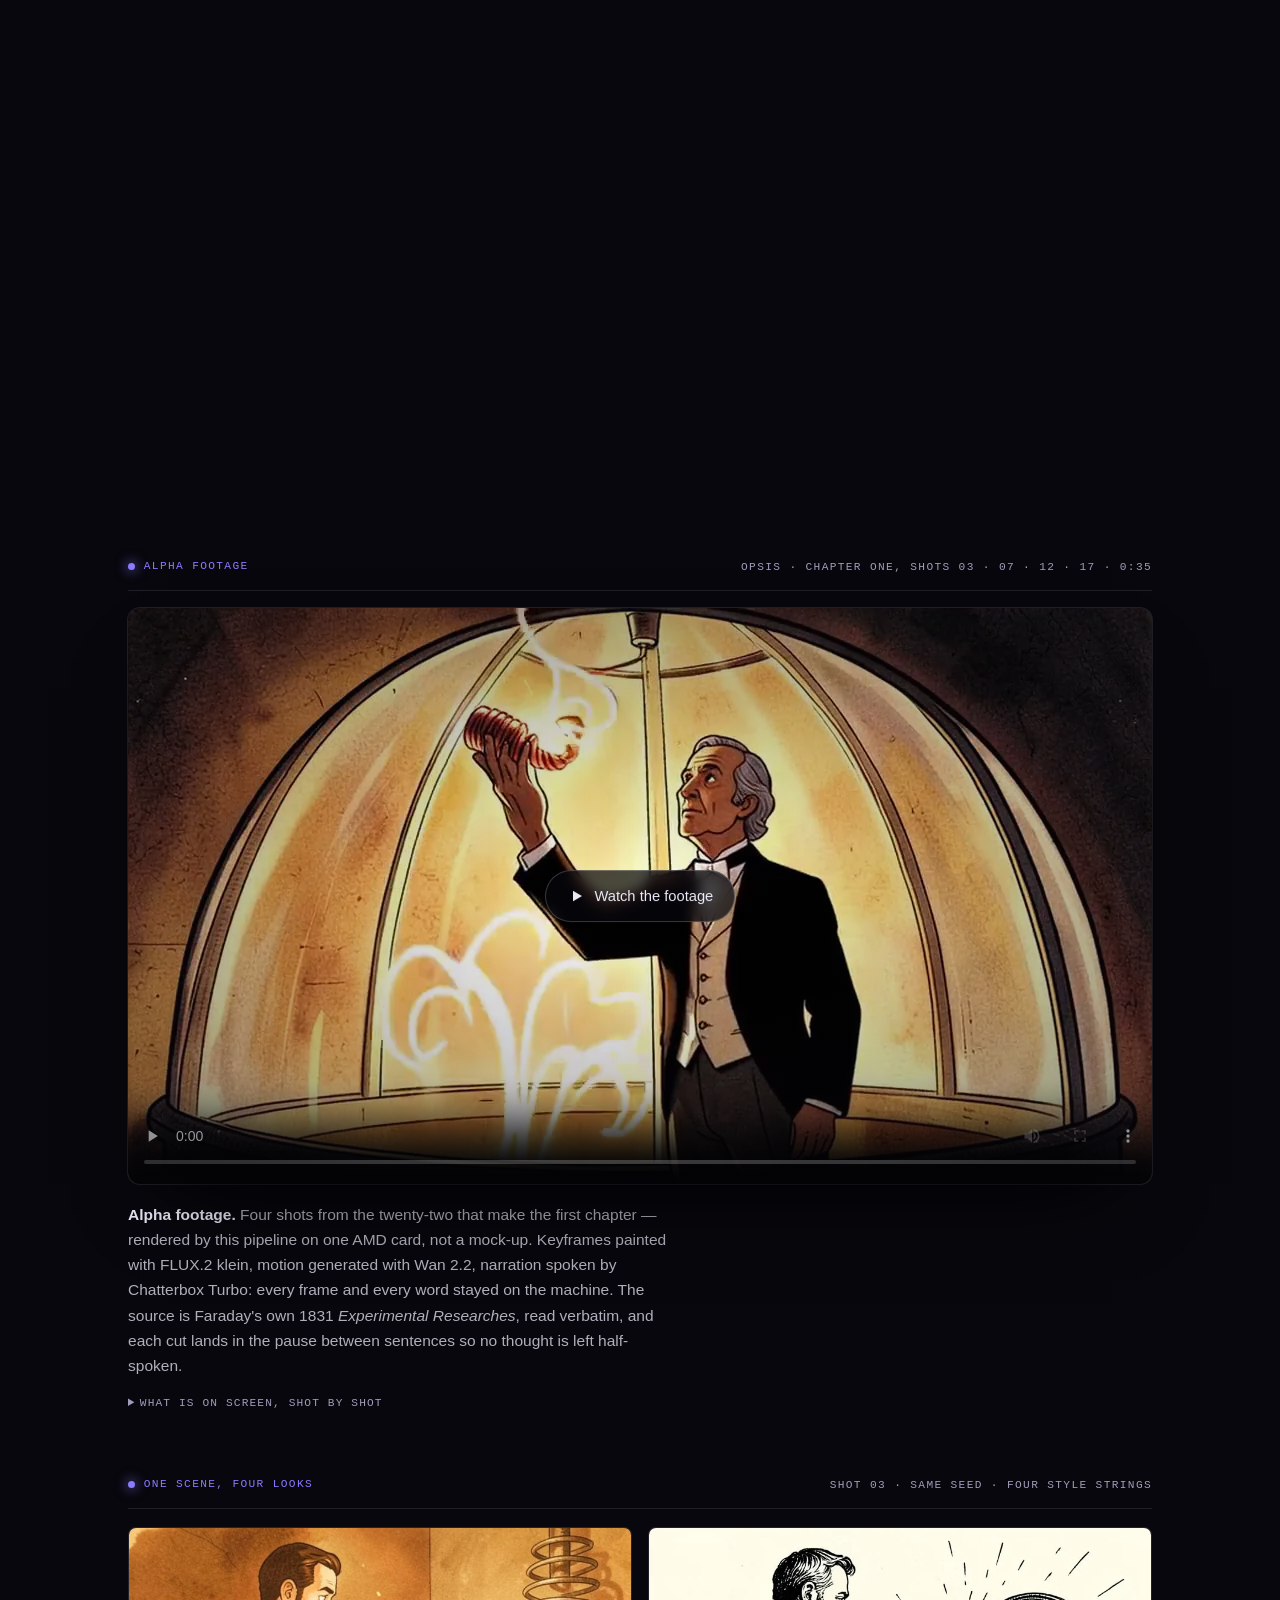
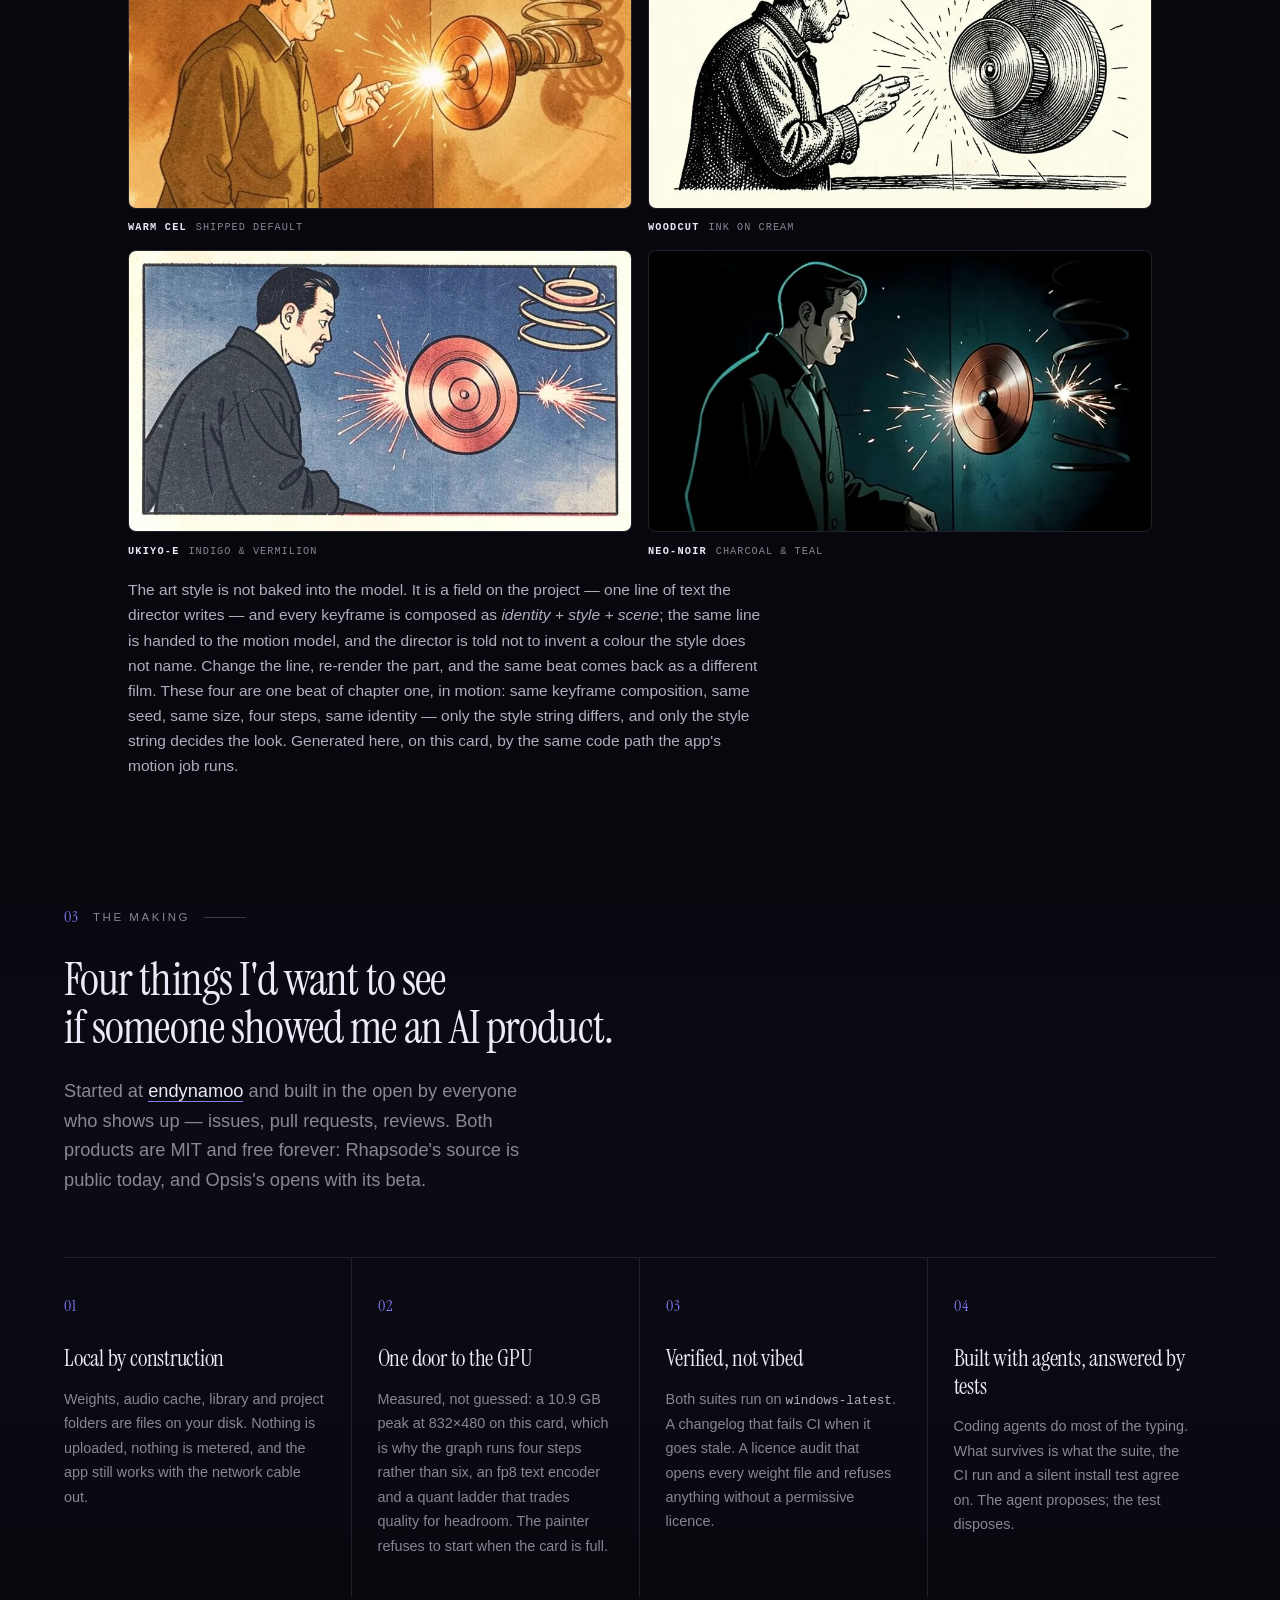
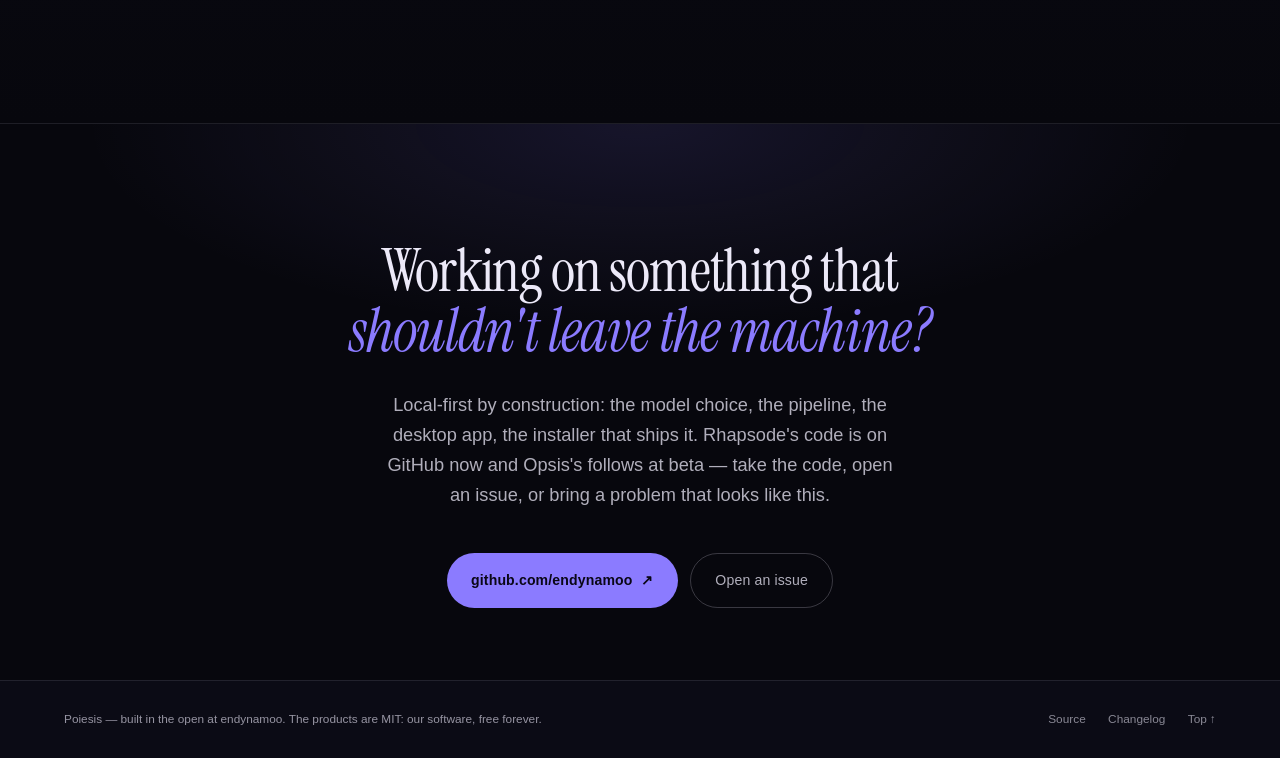
==== commit fc083d0c: "chore(launch): publish - public repo, Pages on push, honest Opsis copy The repository goes public an" ====
--- a/index.html
+++ b/index.html
@@ -10,12 +10,12 @@
 <link rel="icon" href="assets/favicon.svg" type="image/svg+xml">
 <meta property="og:type" content="website">
 <meta property="og:title" content="endynamoo — Poiesis">
-<meta property="og:description" content="I develop software that reads books - and software that films them.">
+<meta property="og:description" content="I develop software that reads books — and software that films them.">
 <meta property="og:image" content="https://endynamoo.github.io/poiesis/assets/img/og.png">
 <meta property="og:url" content="https://endynamoo.github.io/poiesis/">
 <meta name="twitter:card" content="summary_large_image">
 <link rel="preload" href="assets/fonts/instrument-serif-latin.woff2" as="font" type="font/woff2" crossorigin>
-<link rel="stylesheet" href="assets/css/site.css?v=12">
+<link rel="stylesheet" href="assets/css/site.css?v=13">
 </head>
 <body>
 <a class="skip" href="#rhapsode">Skip to the work</a>
@@ -63,7 +63,7 @@
         <a class="btn btn--ghost" href="#making">How it's built</a>
       </div>
       <ul class="hero__meta reveal">
-        <li>Rhapsode <span>v0.3.4&#8209;beta</span></li>
+        <li>Rhapsode <span>v0.3.6&#8209;beta</span></li>
         <li>Opsis <span>v0.1.1&#8209;pre&#8209;alpha</span></li>
         <li>MIT <span>free forever</span></li>
       </ul>
@@ -255,9 +255,11 @@
           <li>Worker outside the app</li>
           <li>Honest assemble</li>
         </ul>
-        <a class="arrow-link" href="https://github.com/endynamoo/opsis" target="_blank" rel="noopener">
-          Opsis on GitHub <span aria-hidden="true">↗</span>
+        <a class="arrow-link" href="https://github.com/endynamoo" target="_blank" rel="noopener">
+          Follow the build on GitHub <span aria-hidden="true">↗</span>
         </a>
+        <p class="opsis__note">Opsis is MIT like its sibling; its source opens with the beta. The
+           account above is where the announcement lands.</p>
       </div>
 
       <!-- the storyboard, swipeable where the stage is not pinned -->
@@ -400,8 +402,9 @@
         <h2 id="making-title" class="display h2 reveal">Four things I'd want to see<br>if someone showed me an AI product.</h2>
         <p class="body making__by reveal">
           Started at <a href="https://github.com/endynamoo" target="_blank" rel="noopener">endynamoo</a>
-          and built in the open by everyone who shows up — issues, pull requests, reviews. Both
-          products are MIT, anyone can fork them, and they stay free forever.
+          and built in the open by everyone who shows up — issues, pull requests, reviews.
+          Both products are MIT and free forever: Rhapsode's source is public today, and
+          Opsis's opens with its beta.
         </p>
       </div>
 
@@ -416,9 +419,9 @@
         <li class="receipt reveal">
           <span class="receipt__n">02</span>
           <h3>One door to the GPU</h3>
-          <p>Measured, not guessed: 10.9&nbsp;GB peak at 832×480, four steps rather than six,
-             an fp8 text encoder, a quant ladder that trades quality for headroom. The
-             painter refuses to start when the card is full.</p>
+          <p>Measured, not guessed: a 10.9&nbsp;GB peak at 832×480 on this card, which is why the
+             graph runs four steps rather than six, an fp8 text encoder and a quant ladder that
+             trades quality for headroom. The painter refuses to start when the card is full.</p>
         </li>
         <li class="receipt reveal">
           <span class="receipt__n">03</span>
@@ -445,8 +448,8 @@
       </h2>
       <p class="body reveal">
         Local&#8209;first by construction: the model choice, the pipeline, the desktop app, the
-        installer that ships it. Both projects are open source and free forever — take the code,
-        open an issue, or bring a problem that looks like this.
+        installer that ships it. Rhapsode's code is on GitHub now and Opsis's follows at beta —
+        take the code, open an issue, or bring a problem that looks like this.
       </p>
       <div class="close__actions reveal">
         <a class="btn btn--accent" href="https://github.com/endynamoo" target="_blank" rel="noopener">github.com/endynamoo <span aria-hidden="true">↗</span></a>
--- a/assets/css/site.css
+++ b/assets/css/site.css
@@ -563,6 +563,10 @@
 .opsis__copy > * { max-width: 34rem; }
 .opsis__copy .h2 { margin-bottom: 1.6rem; }
 .opsis__copy .body { color: rgba(236, 233, 248, .72); }
+.opsis__note {
+  margin: -.5rem 0 0;
+  font-size: .86rem; line-height: 1.6; color: var(--paper-45);
+}
 
 .chips {
   display: grid; grid-template-columns: repeat(2, max-content);
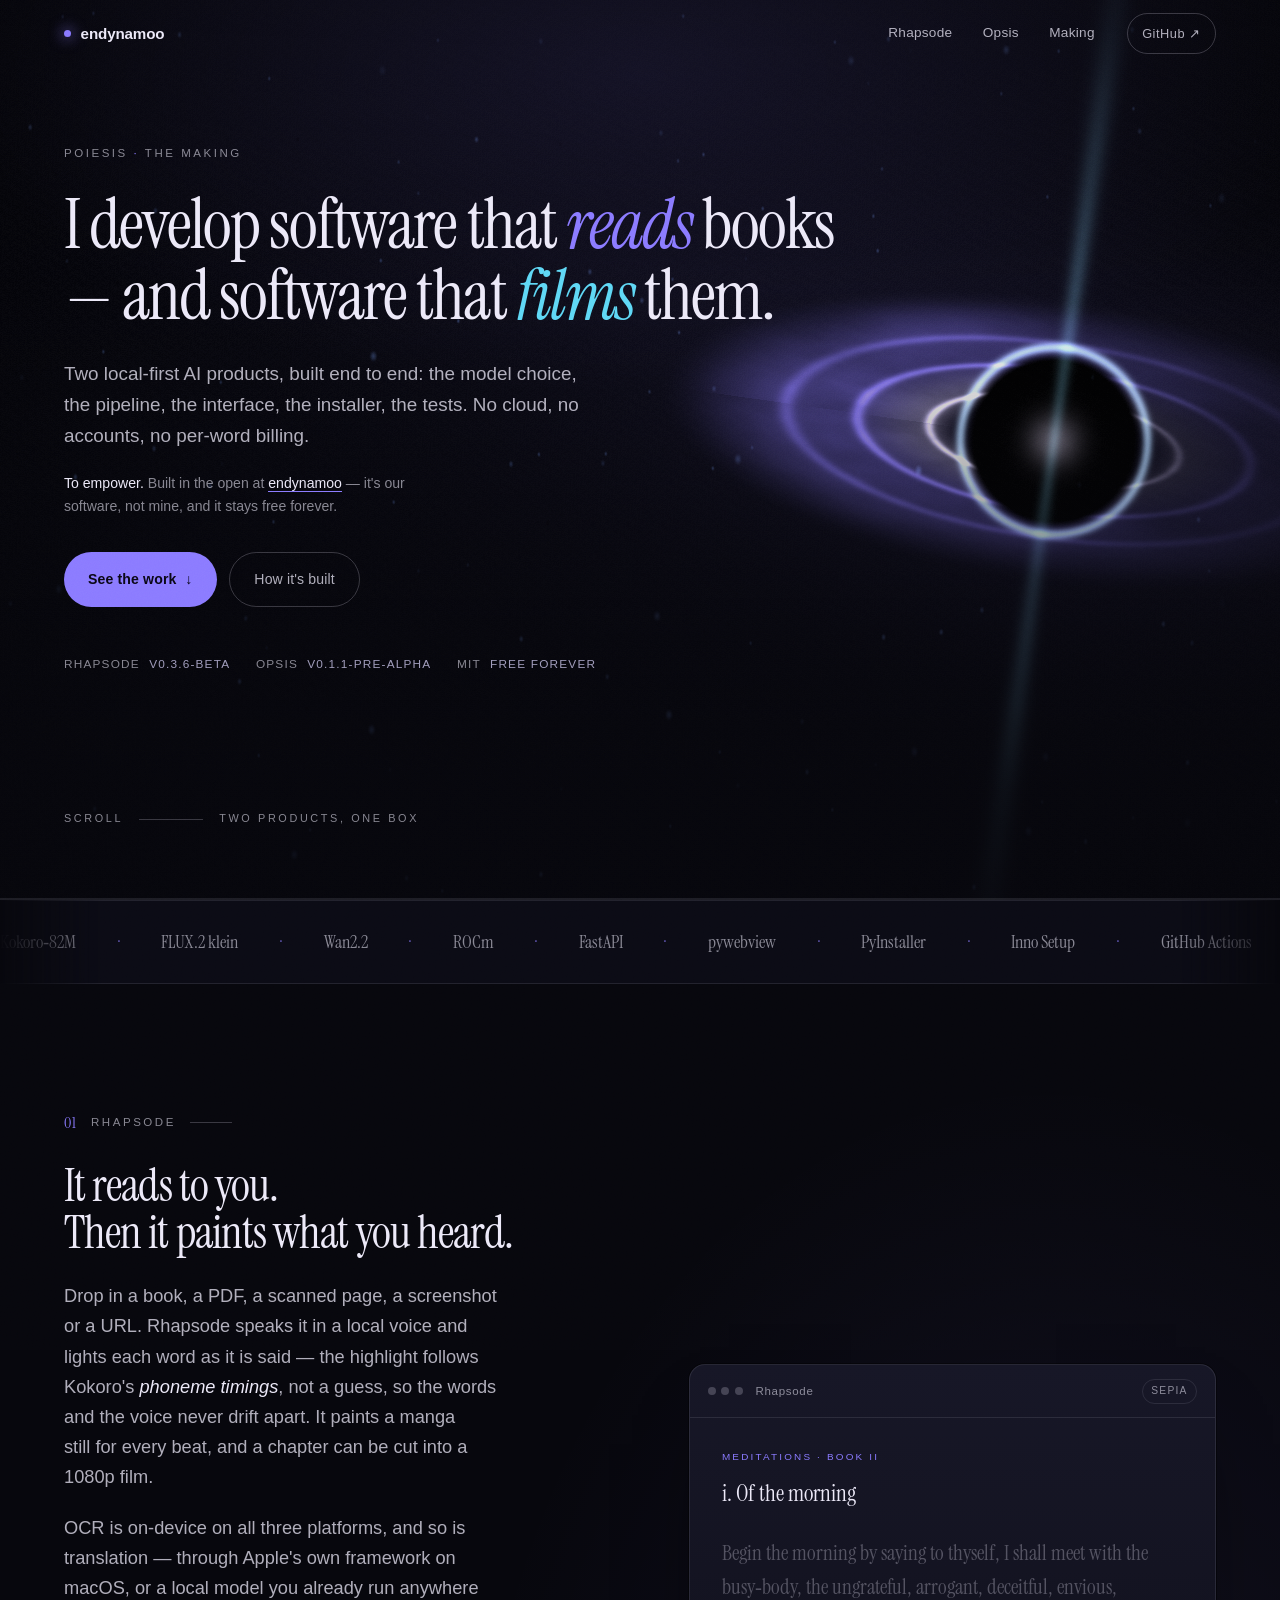
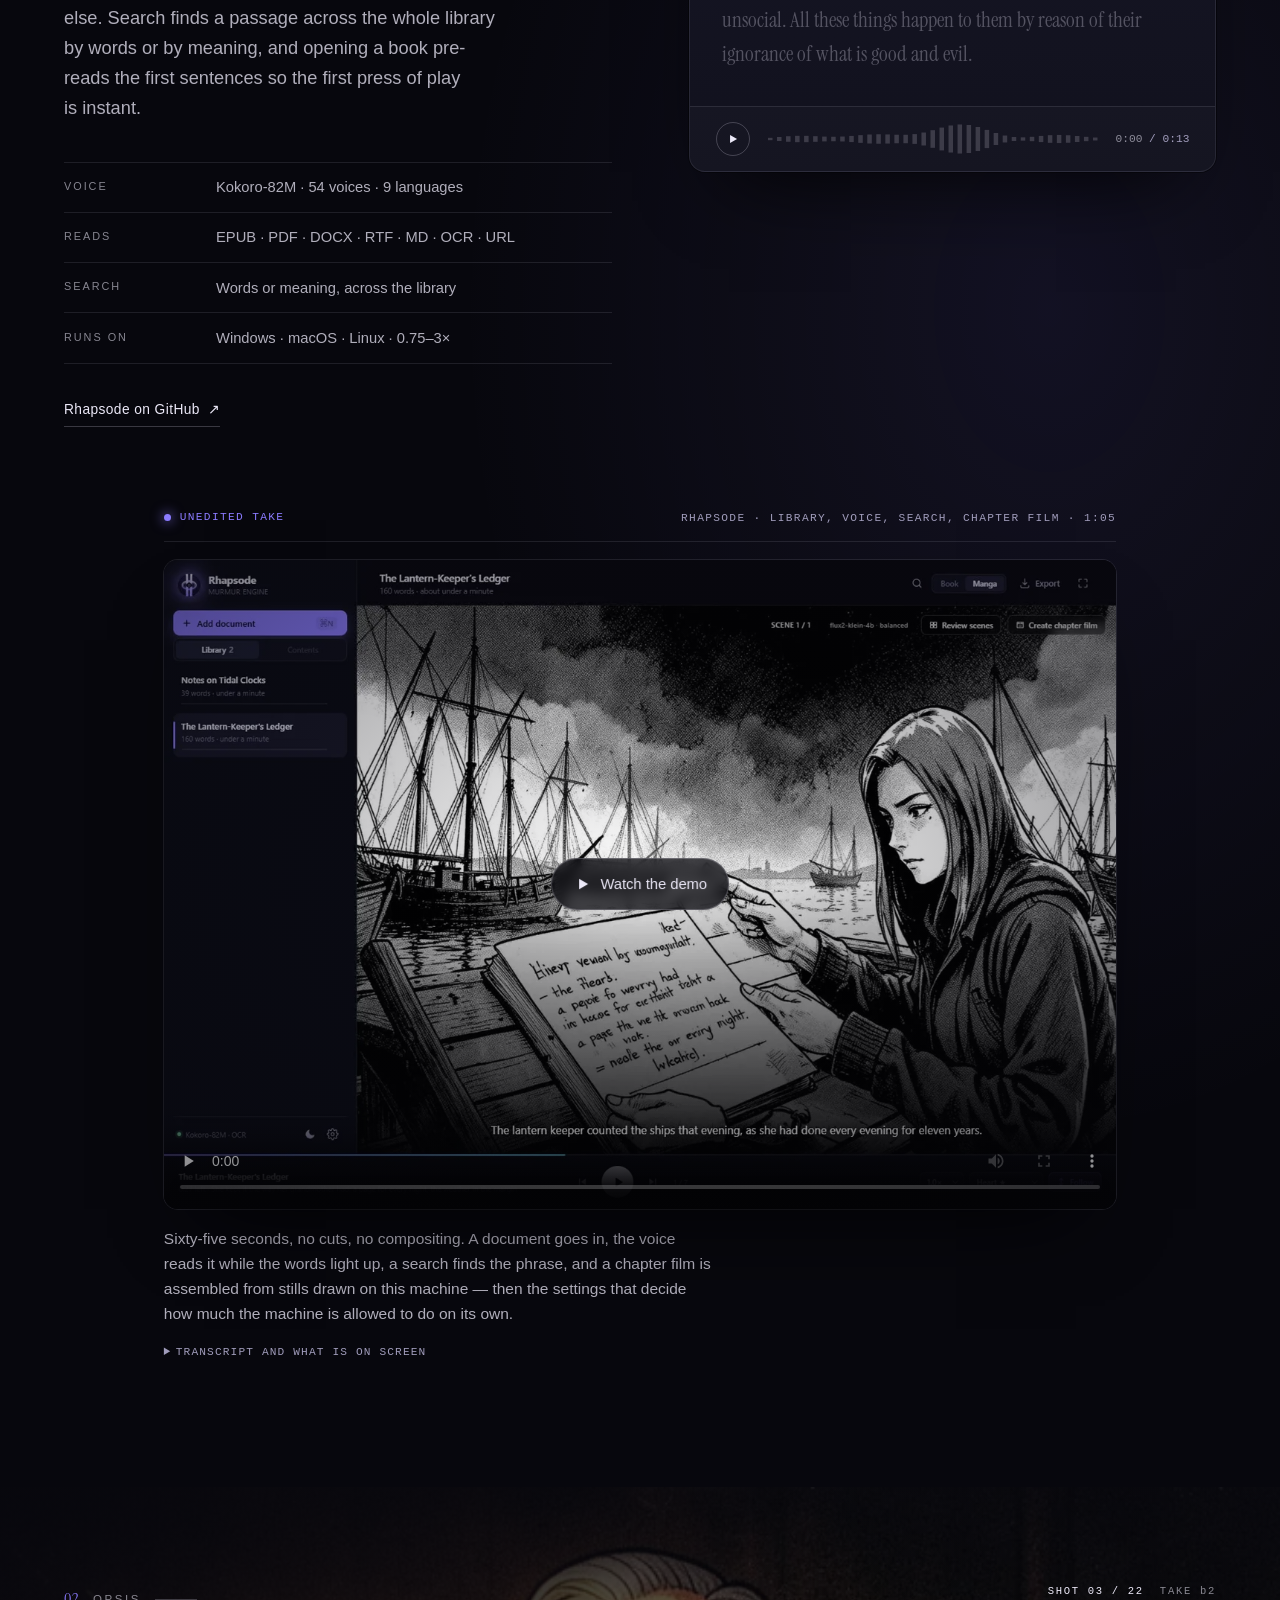
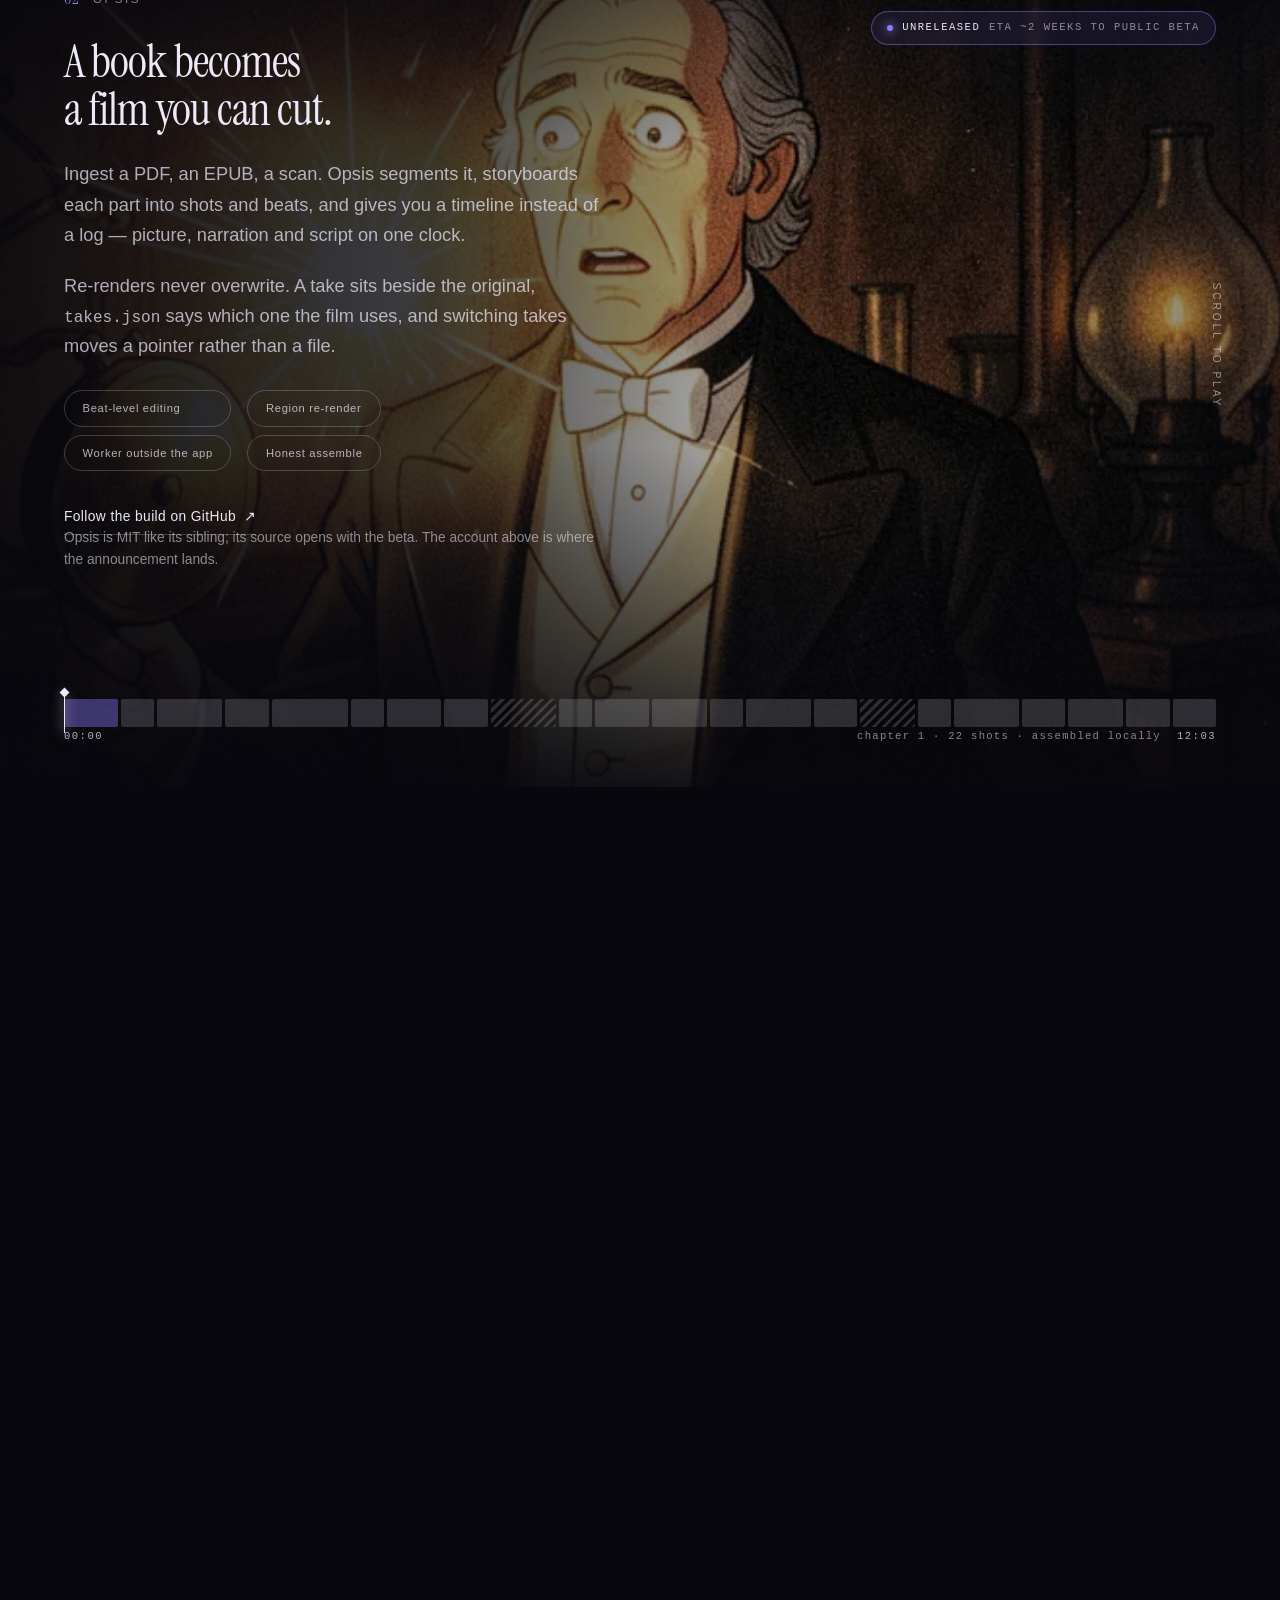
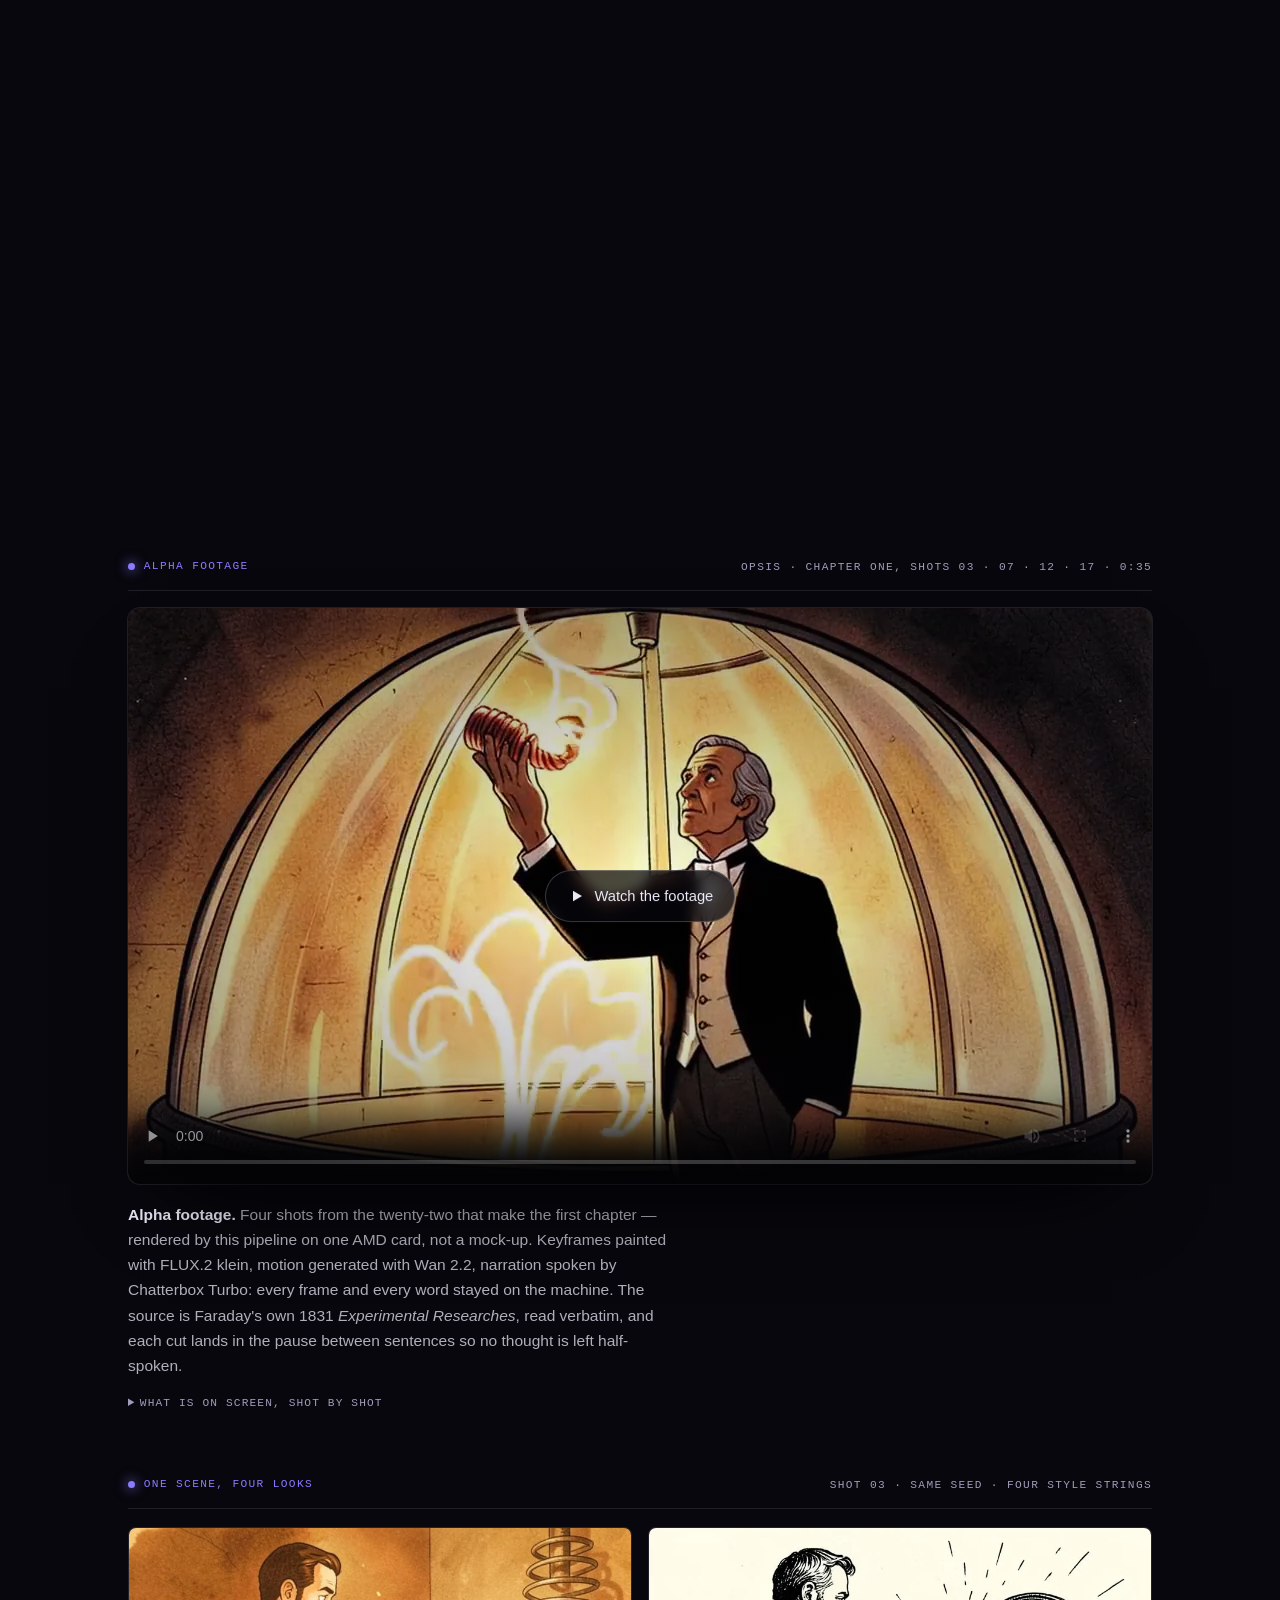
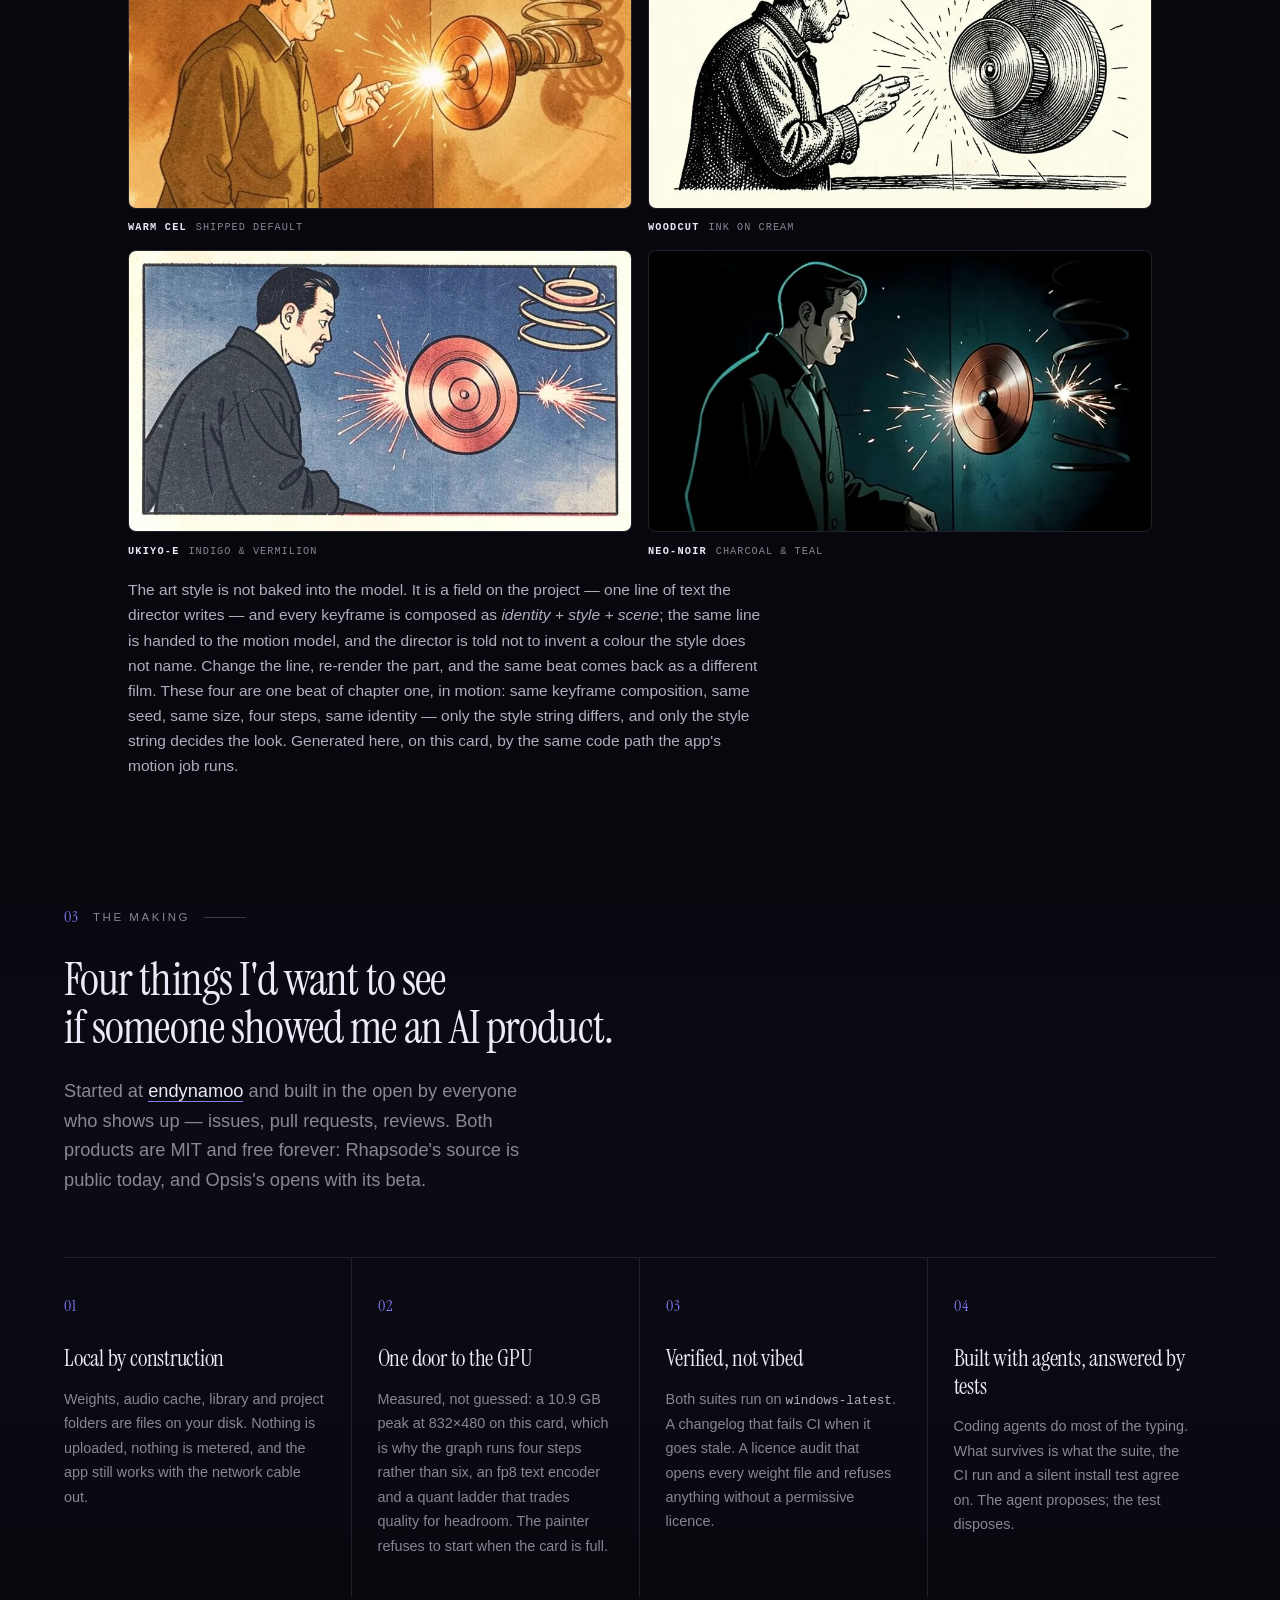
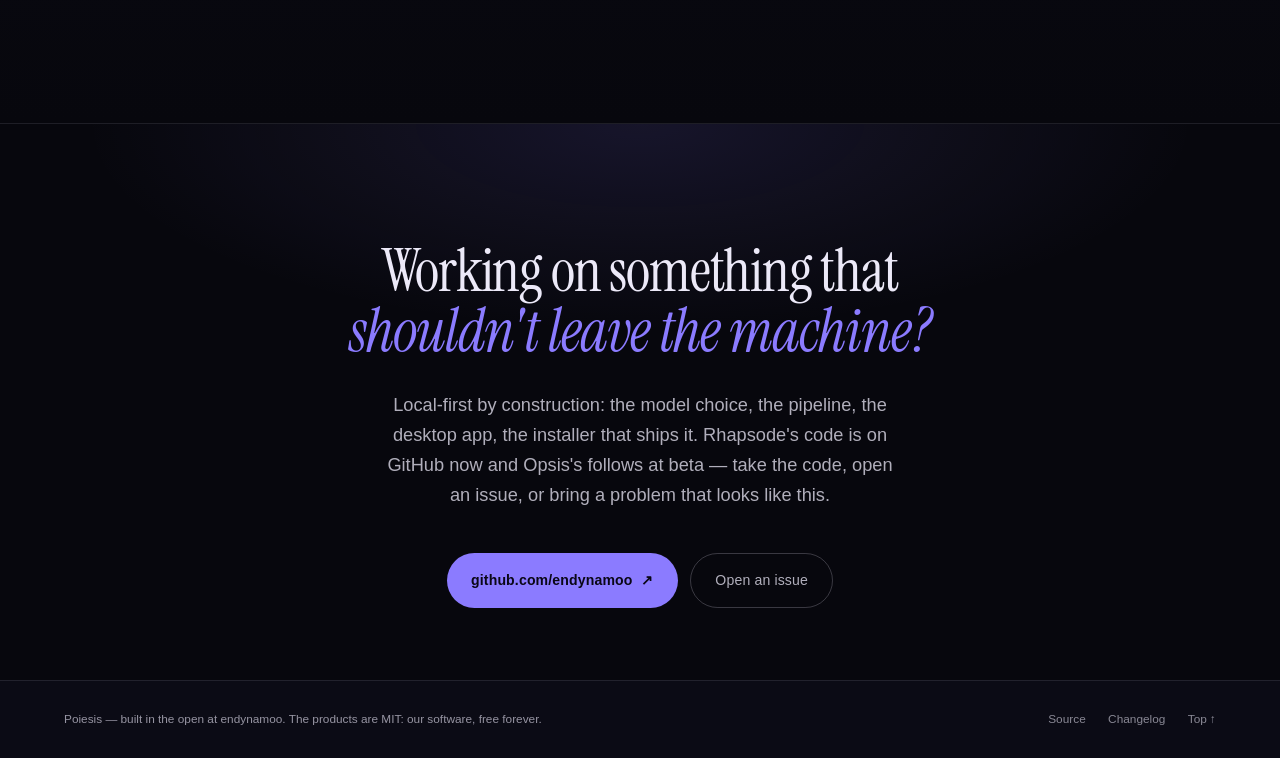
==== commit 46762eed: "perf(hero): reveal above-the-fold content in the next frame Lighthouse on the live page put LCP at 4" ====
--- a/index.html
+++ b/index.html
@@ -471,6 +471,6 @@
   </div>
 </footer>
 
-<script src="assets/js/site.js?v=11" defer></script>
+<script src="assets/js/site.js?v=12" defer></script>
 </body>
 </html>
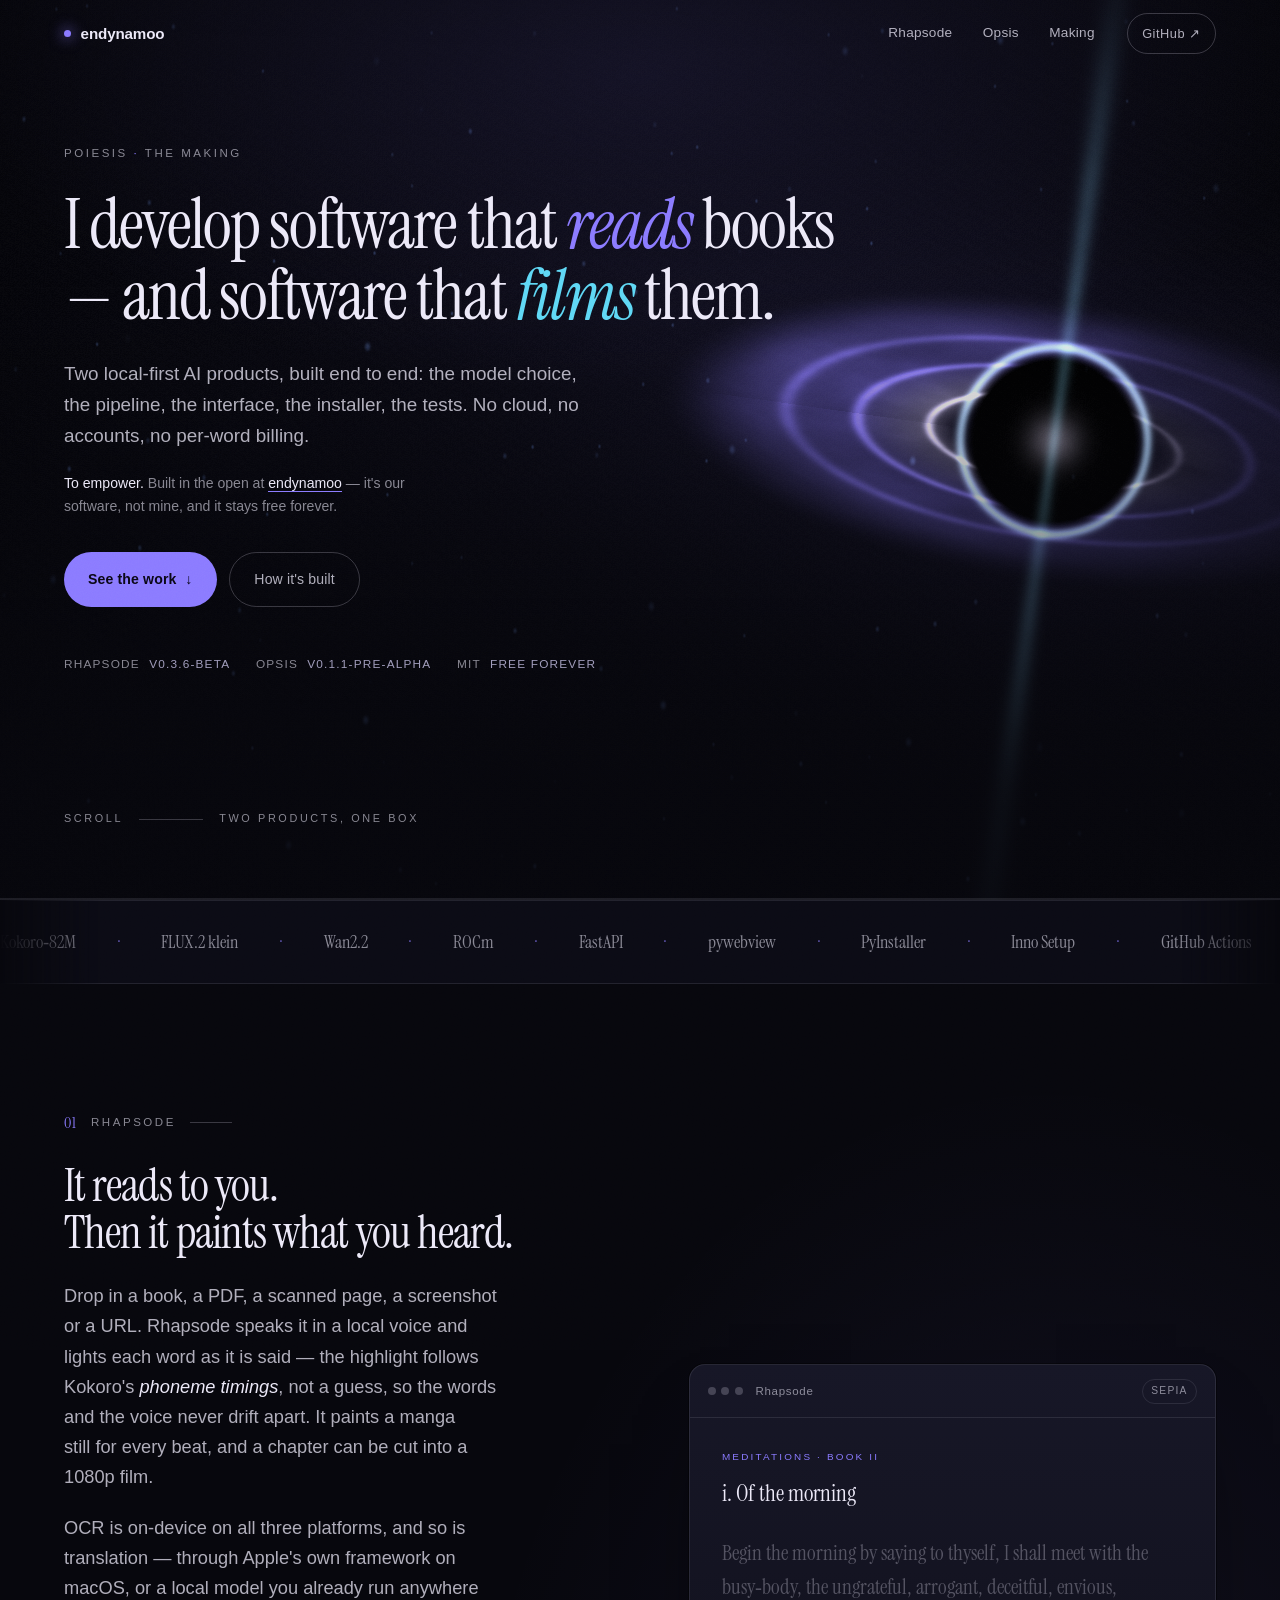
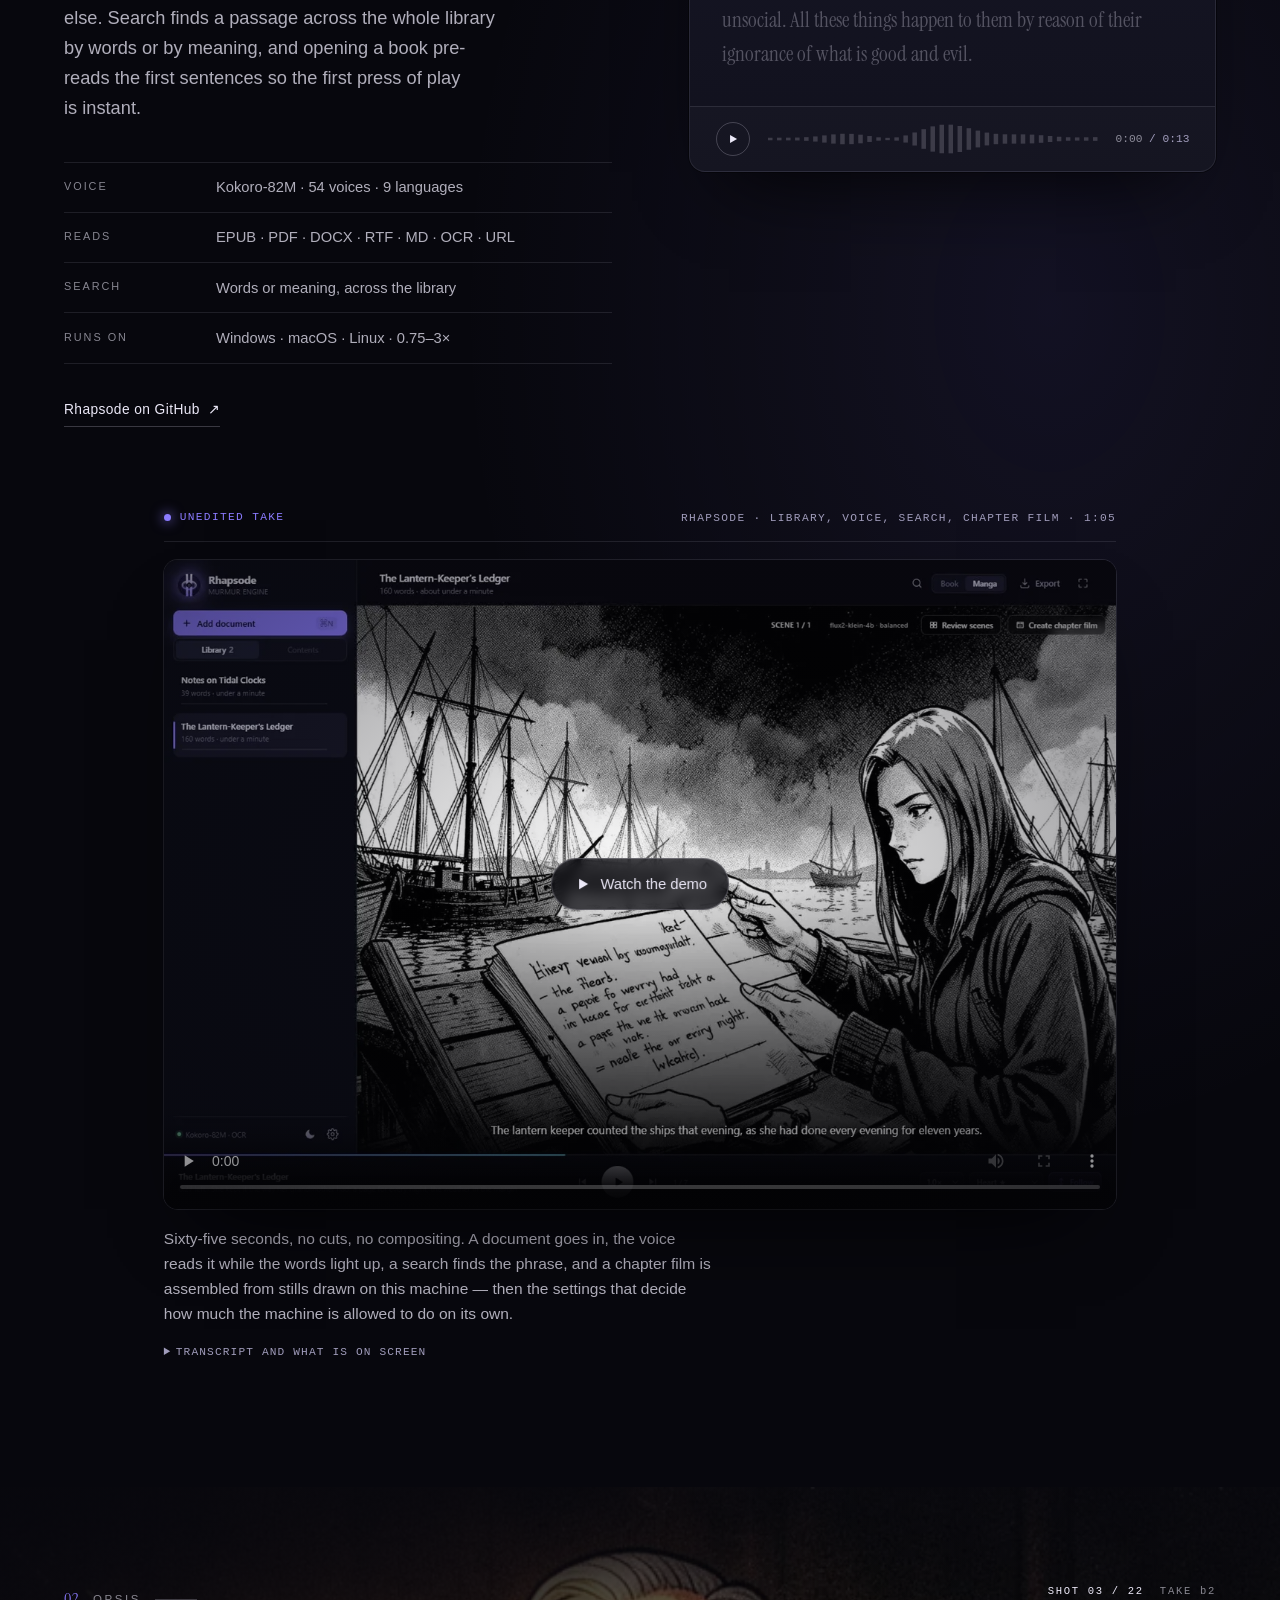
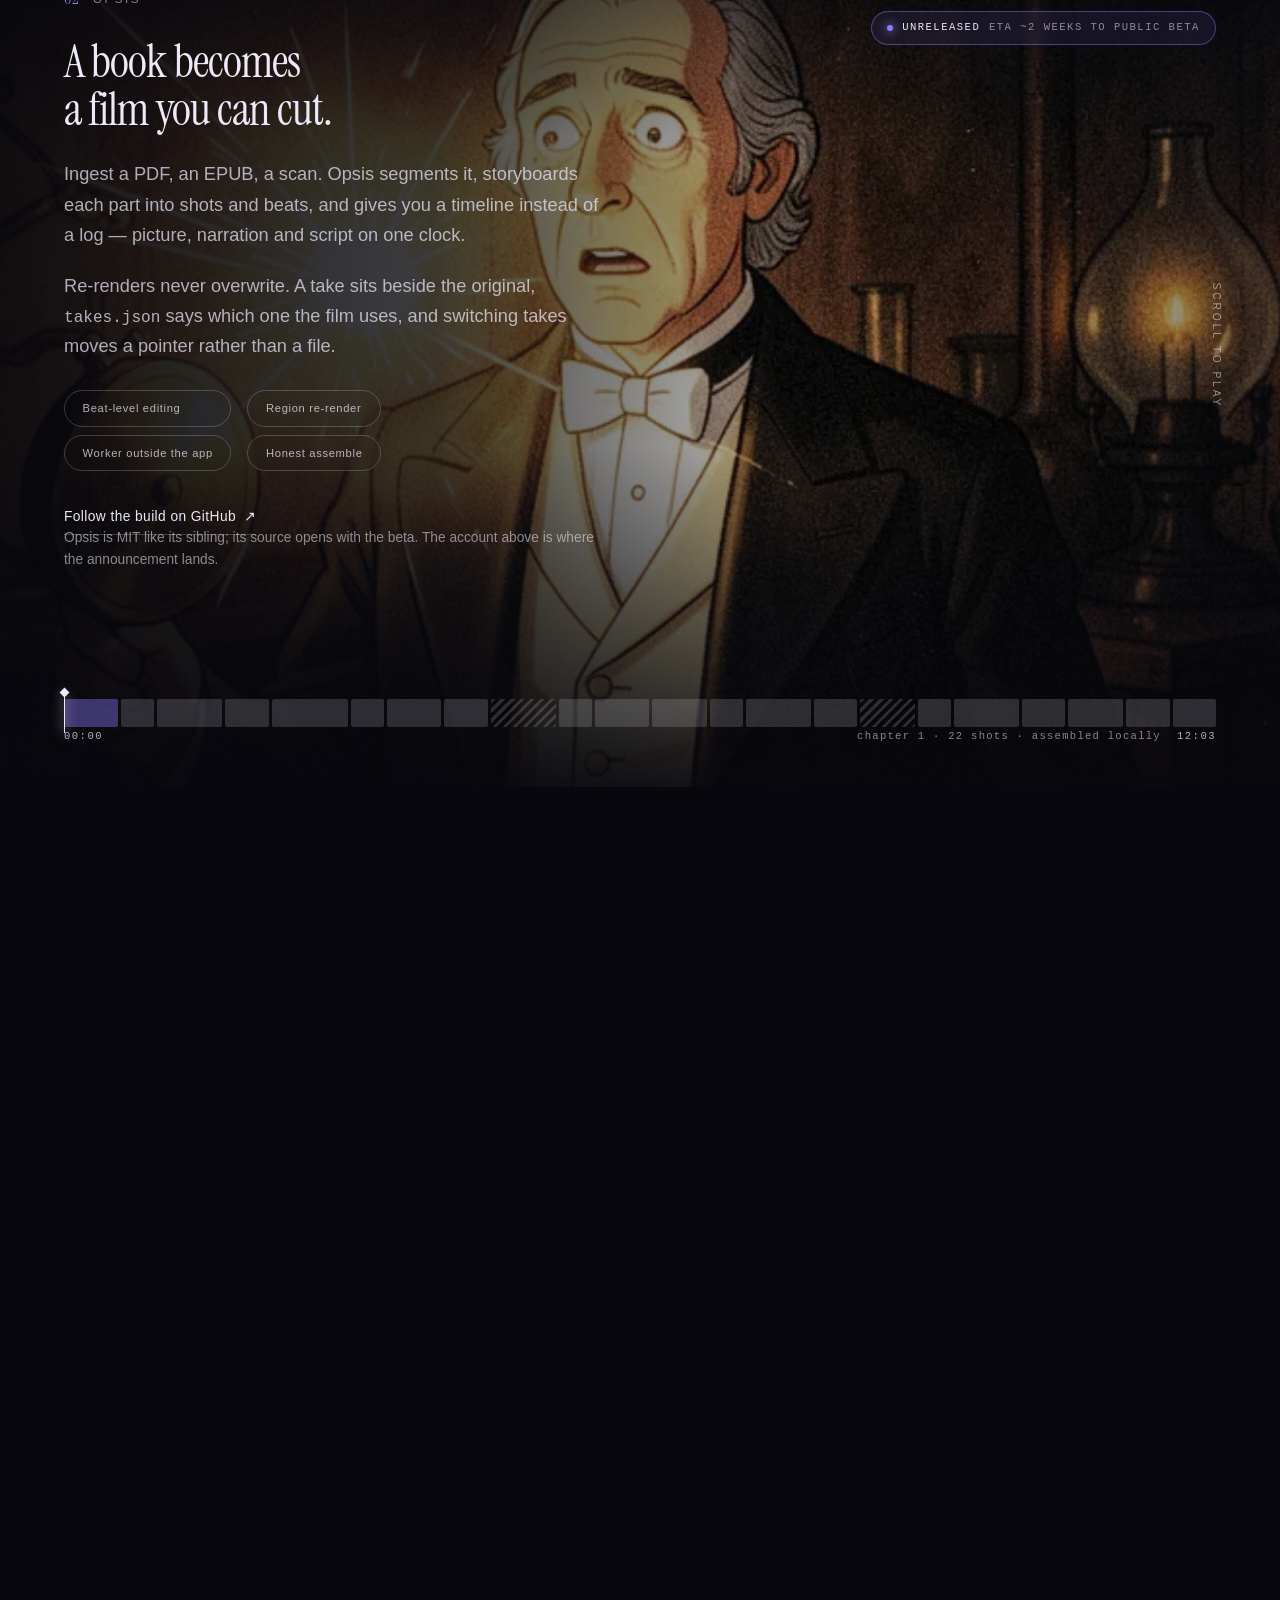
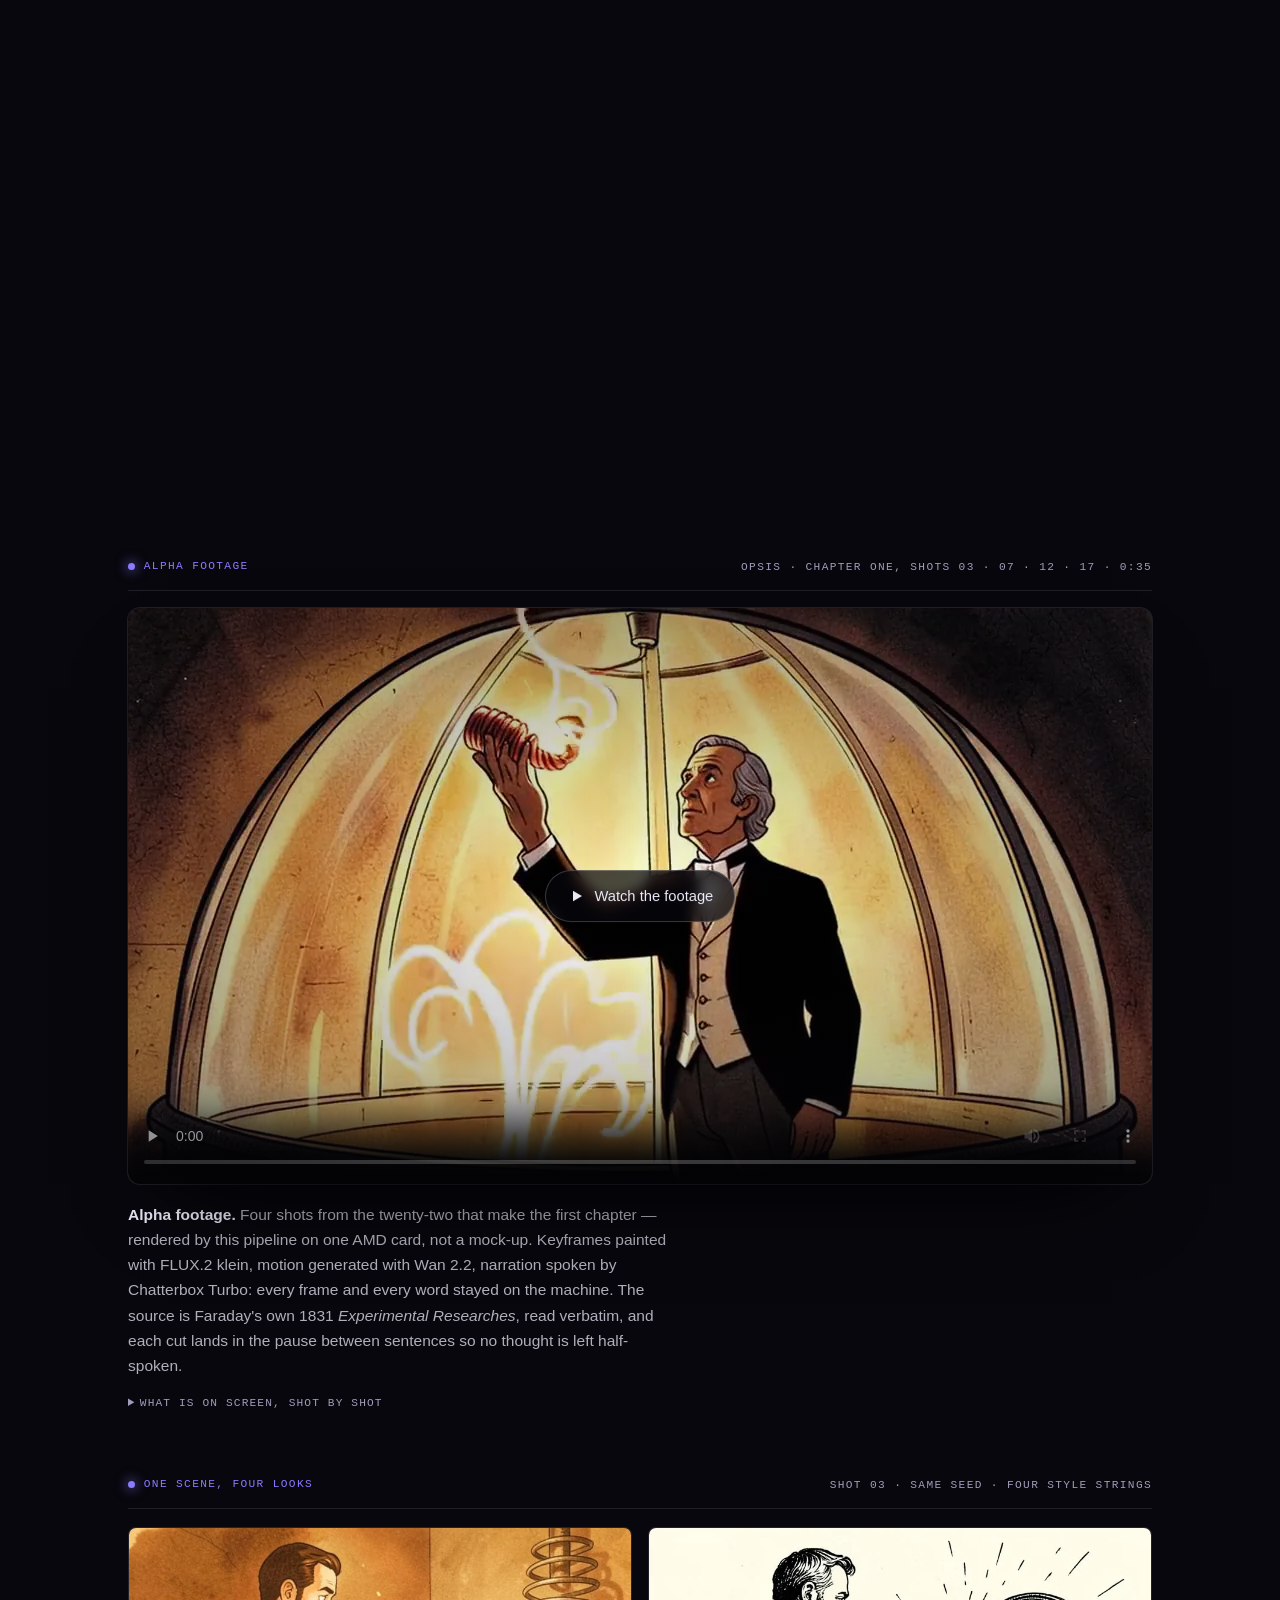
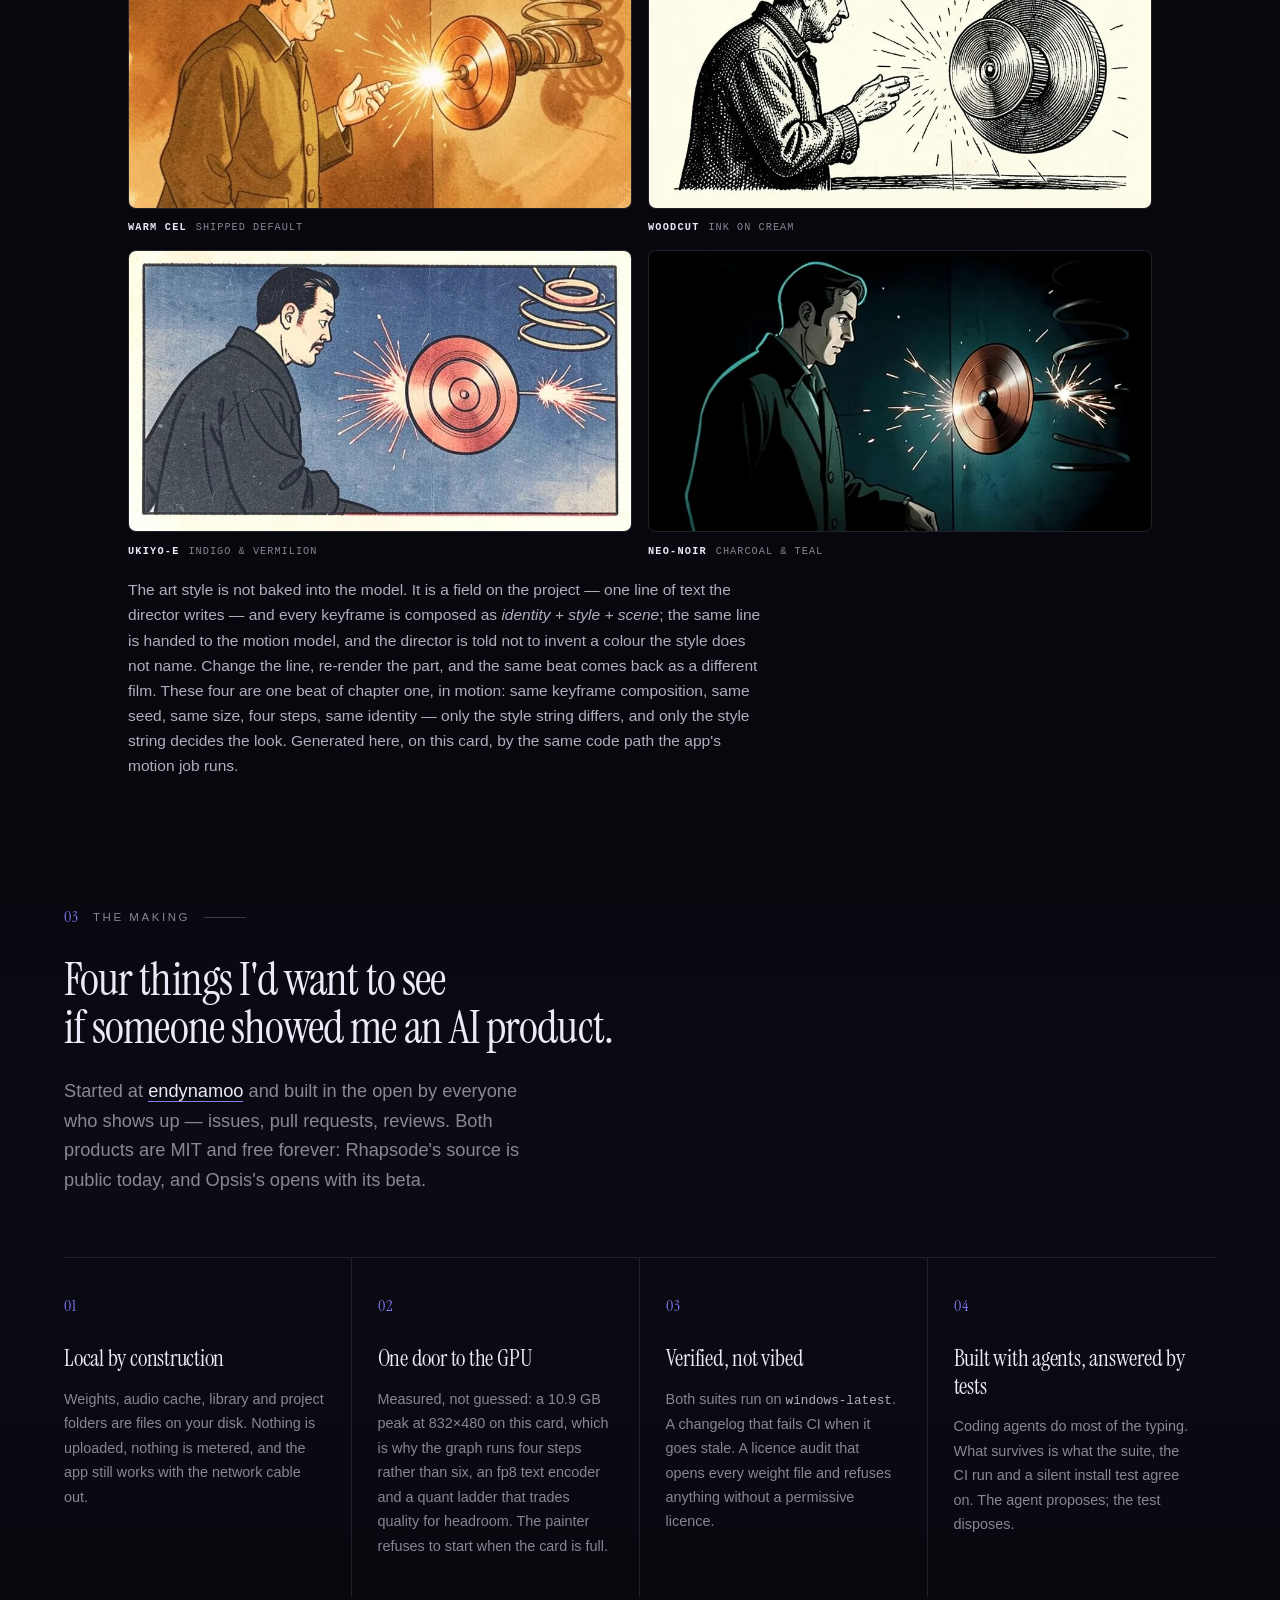
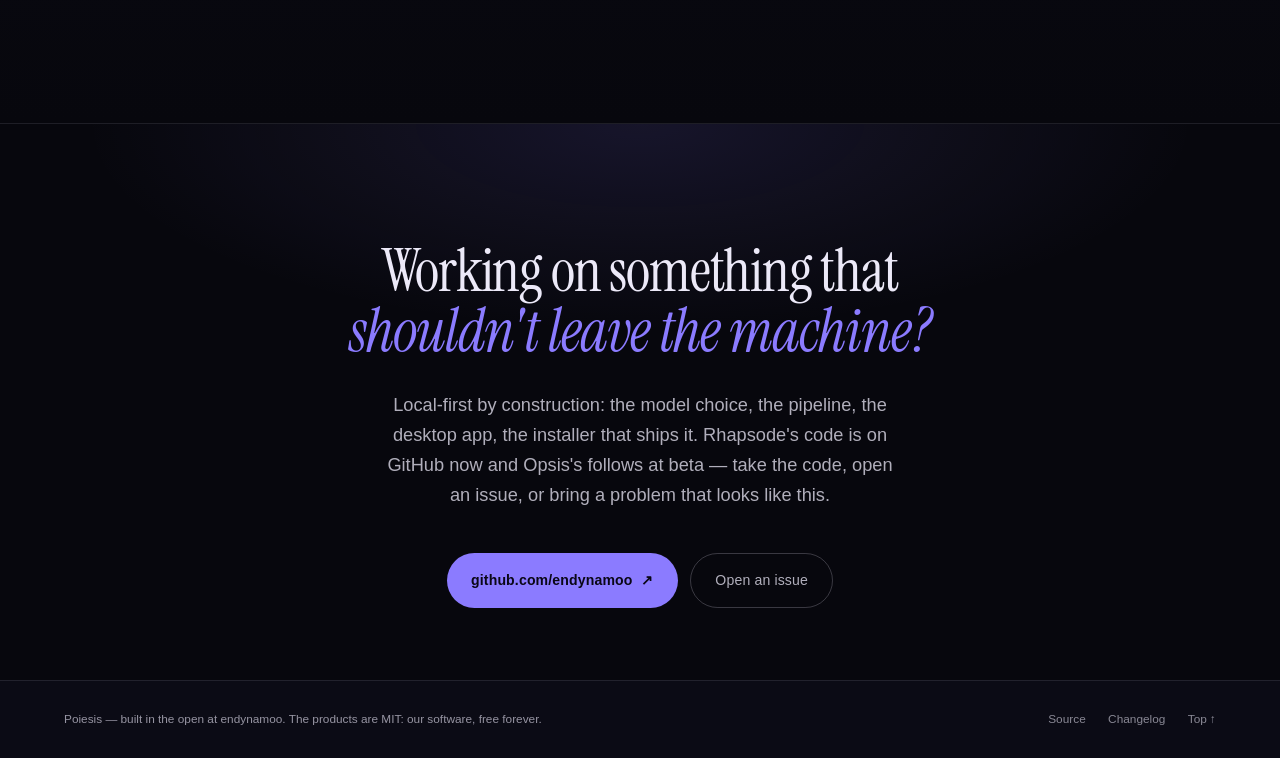
==== commit 2fef0c93: "fix(styles): stop the loops when the tab is hidden AGENTS.md requires anything that loops to pause o" ====
--- a/index.html
+++ b/index.html
@@ -471,6 +471,6 @@
   </div>
 </footer>
 
-<script src="assets/js/site.js?v=12" defer></script>
+<script src="assets/js/site.js?v=13" defer></script>
 </body>
 </html>
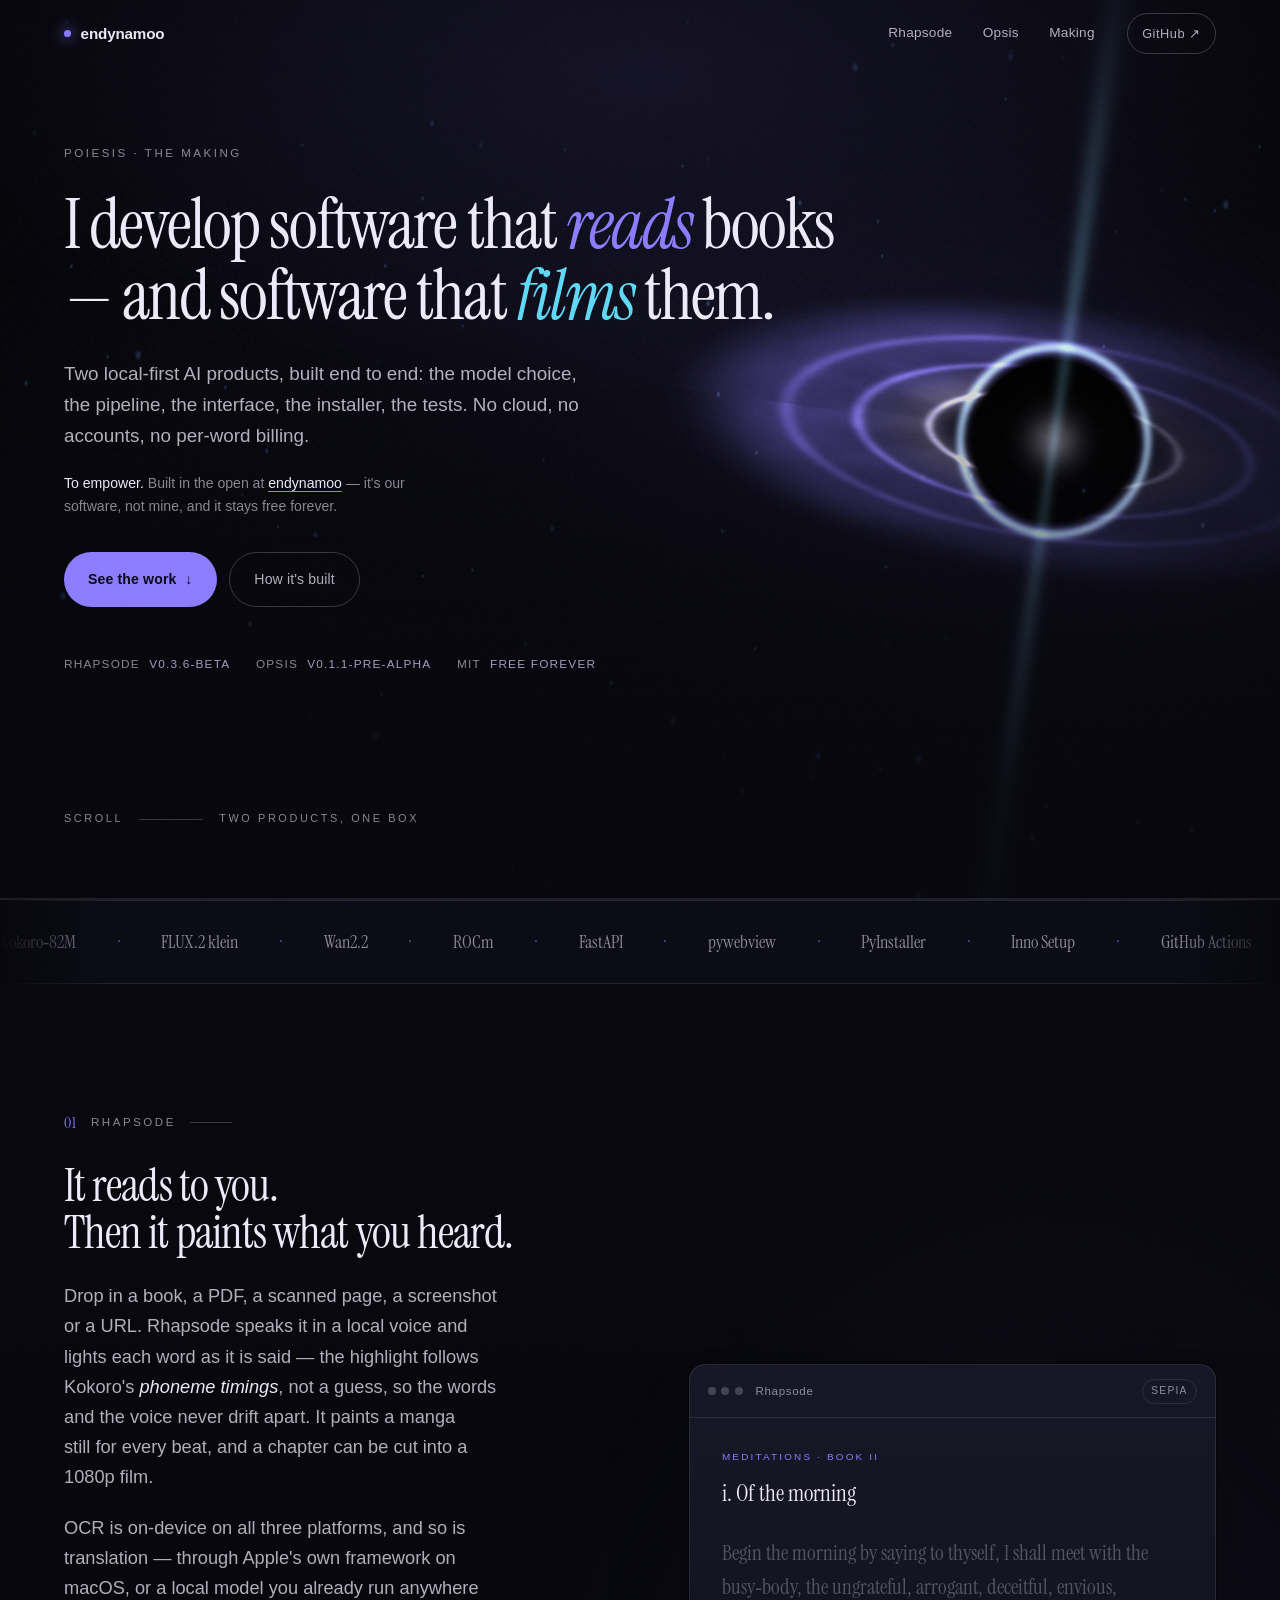
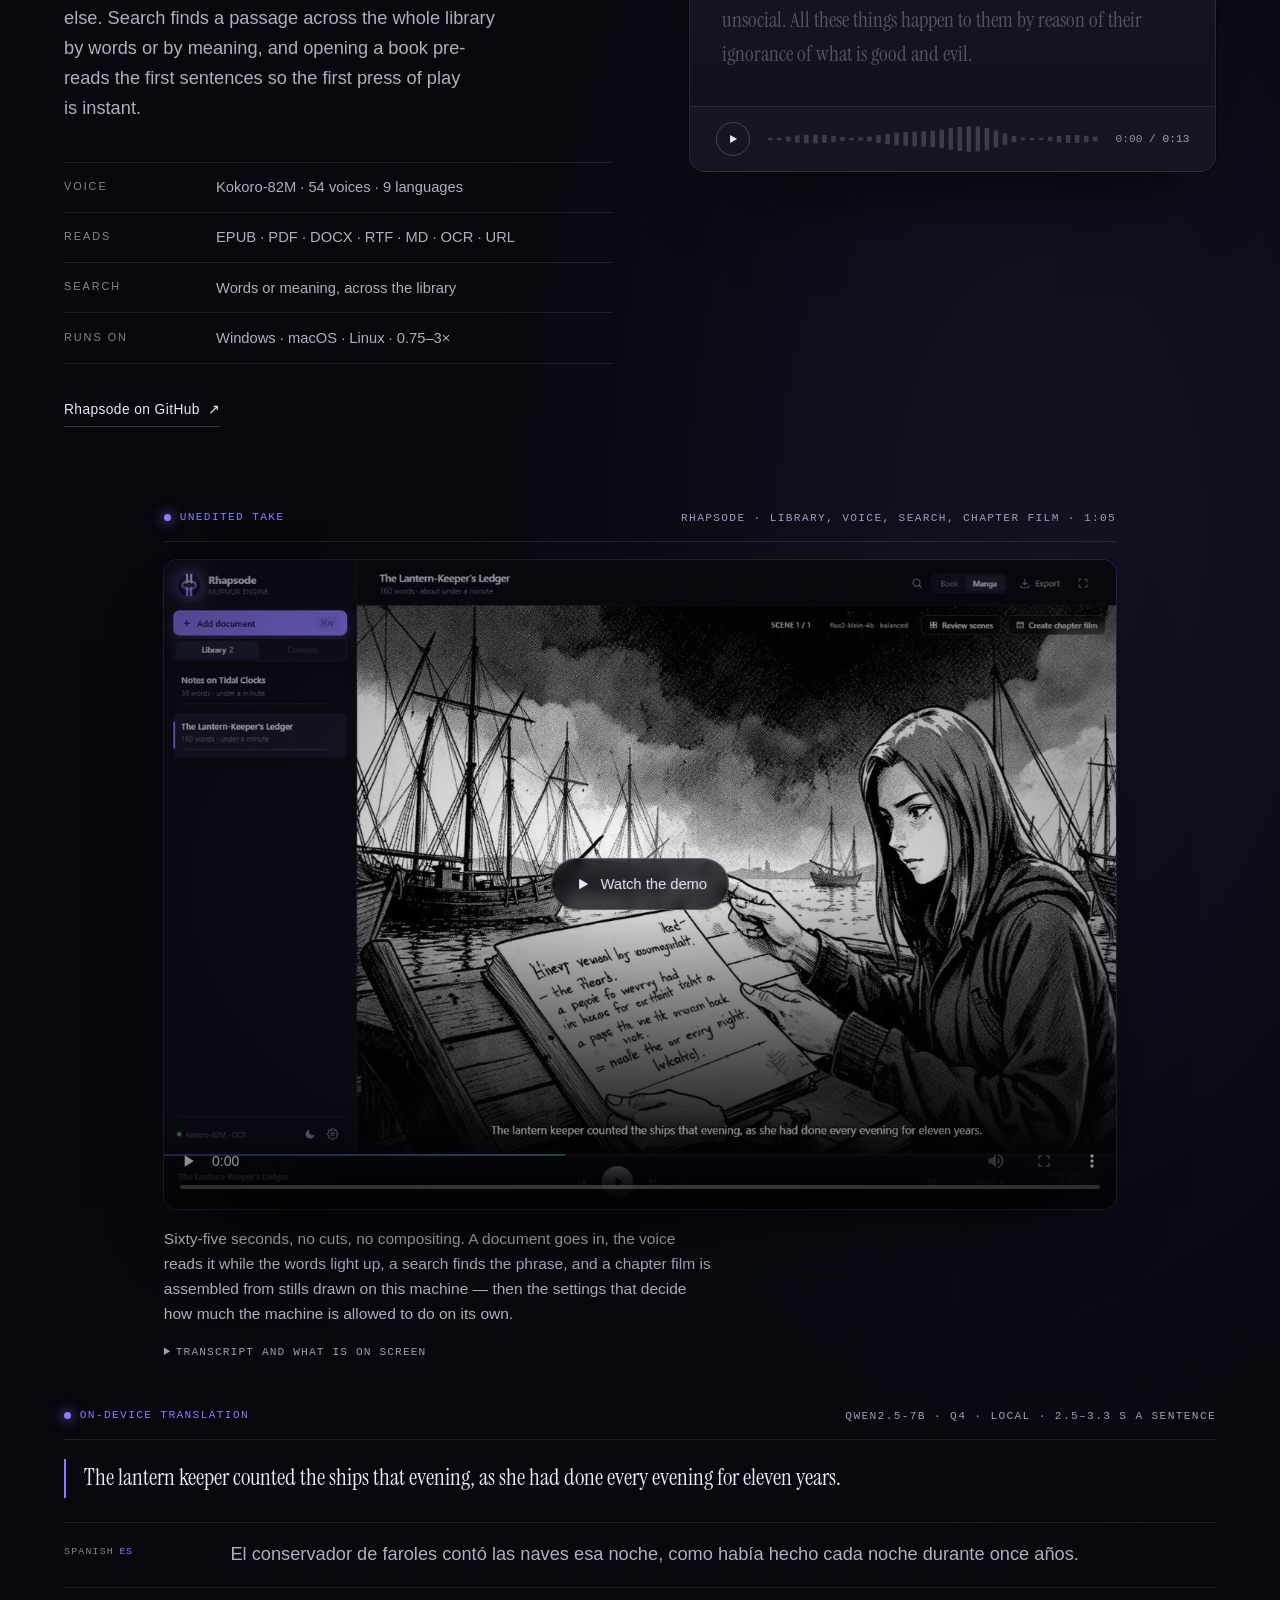
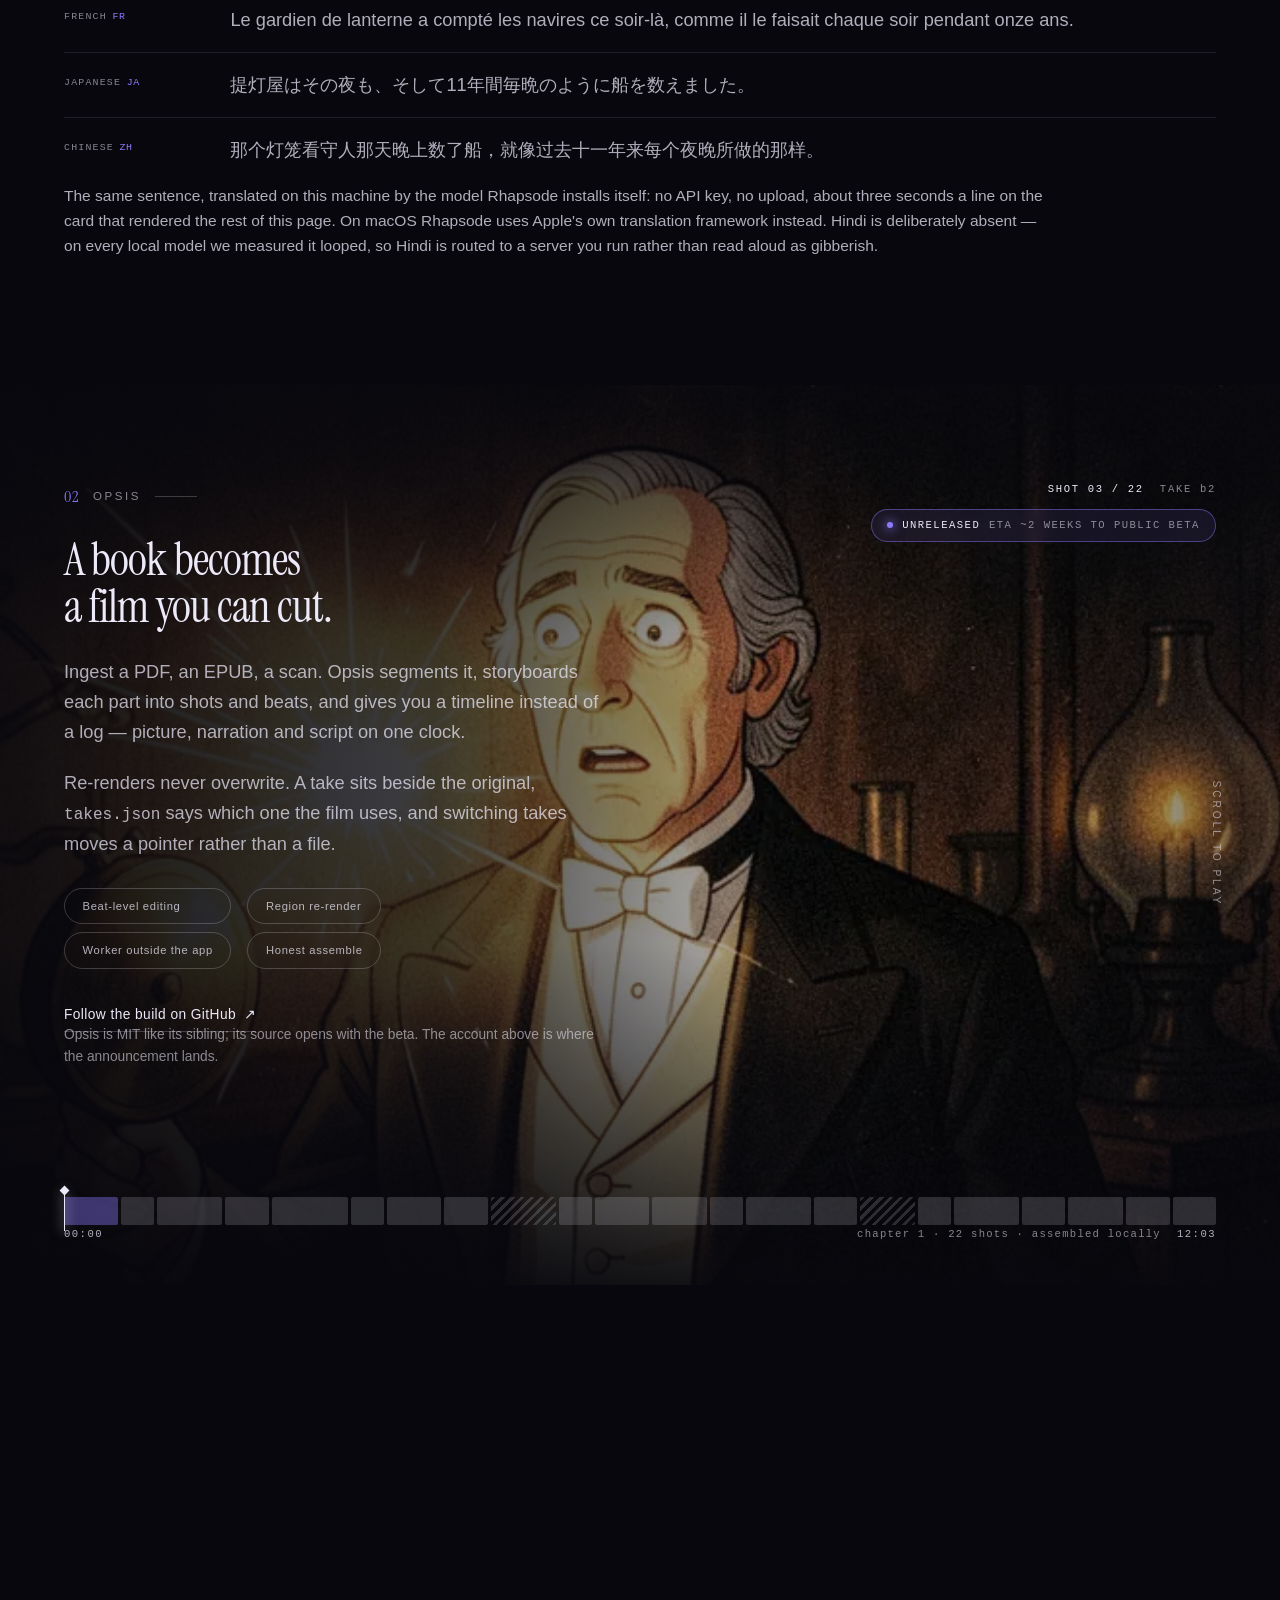
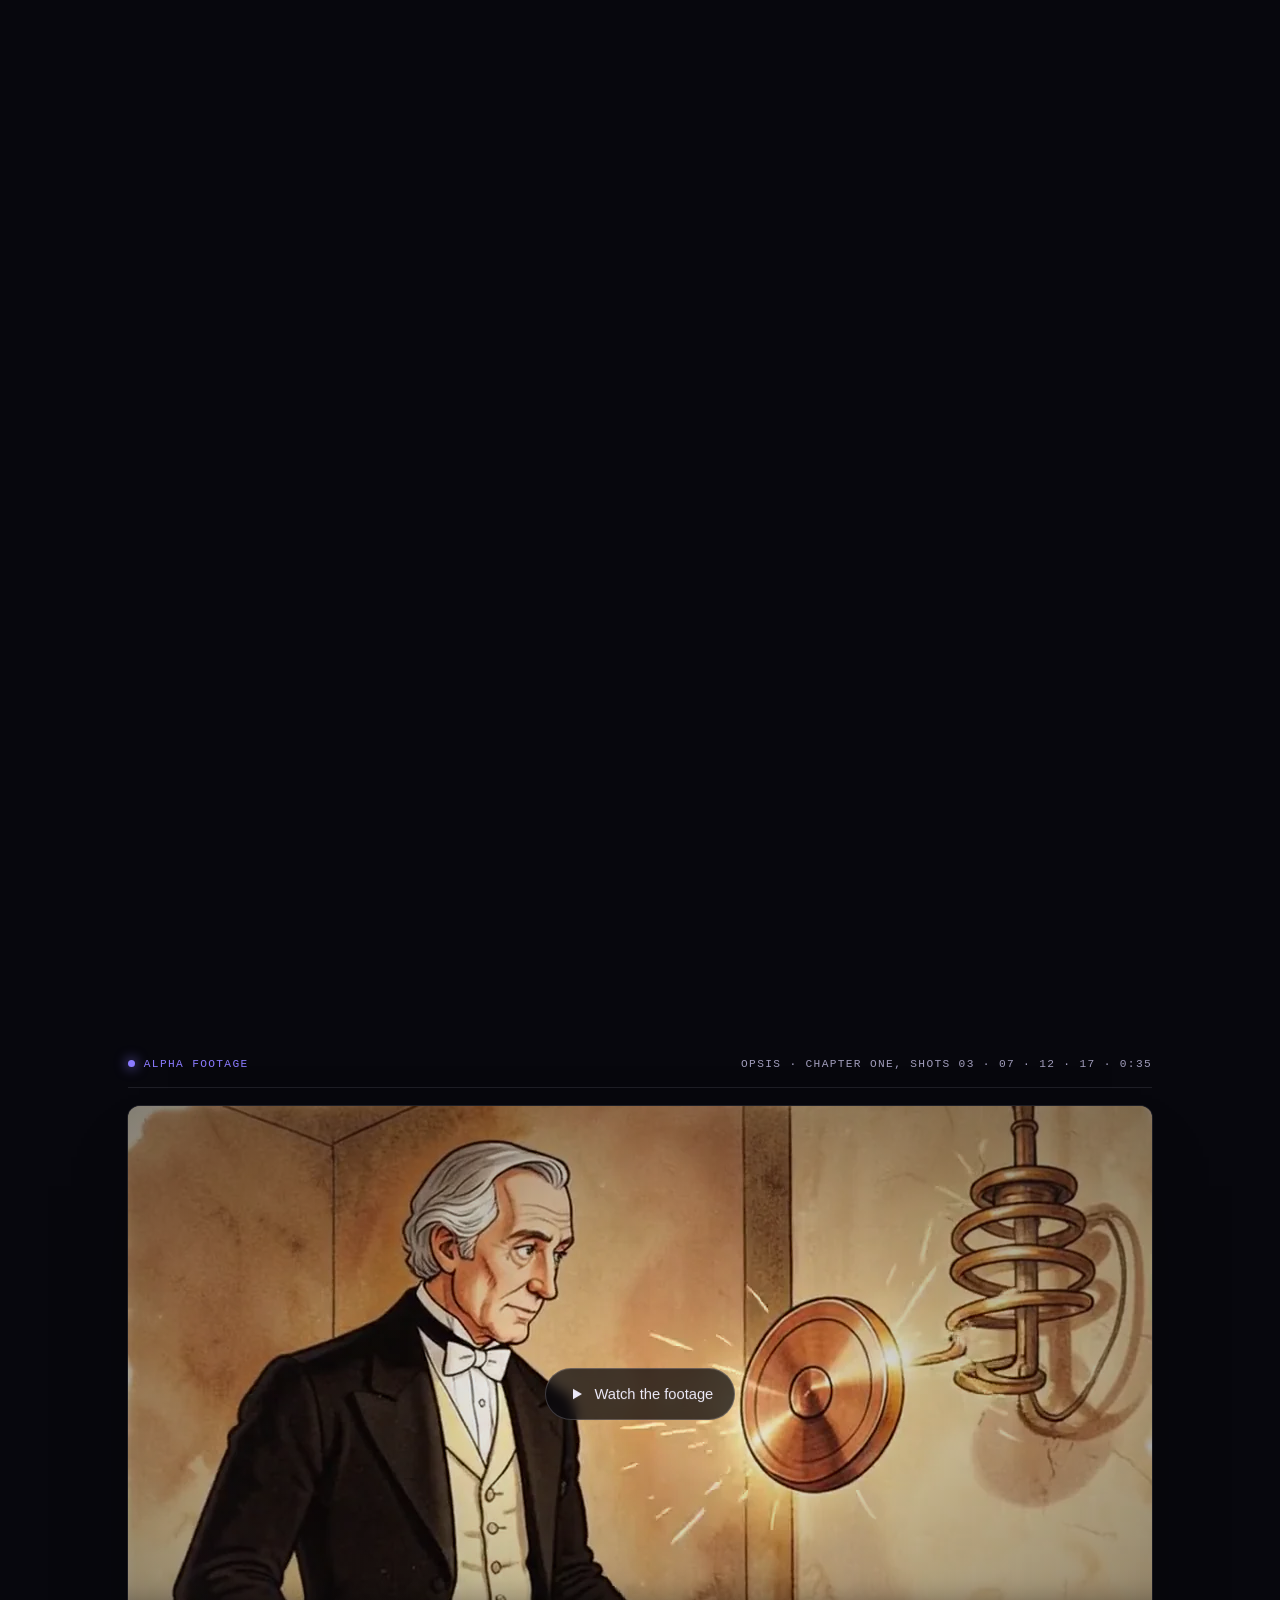
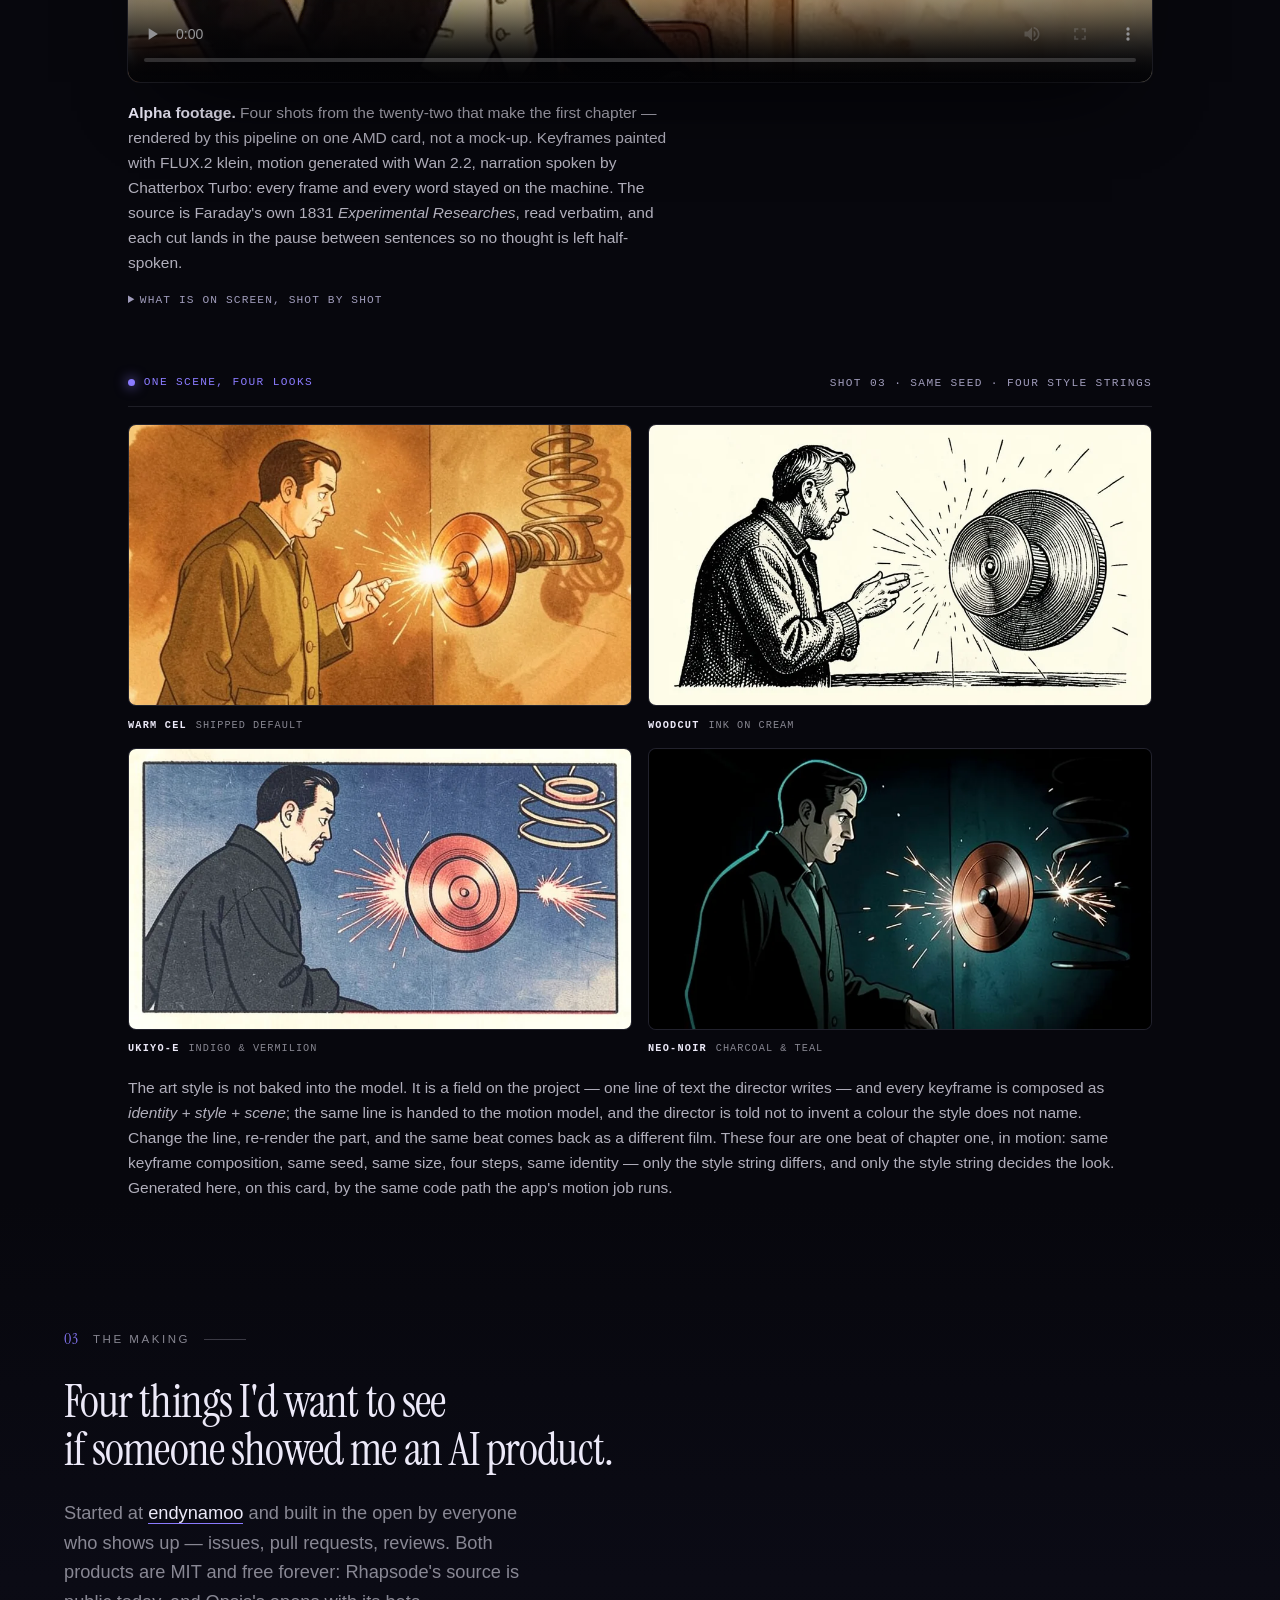
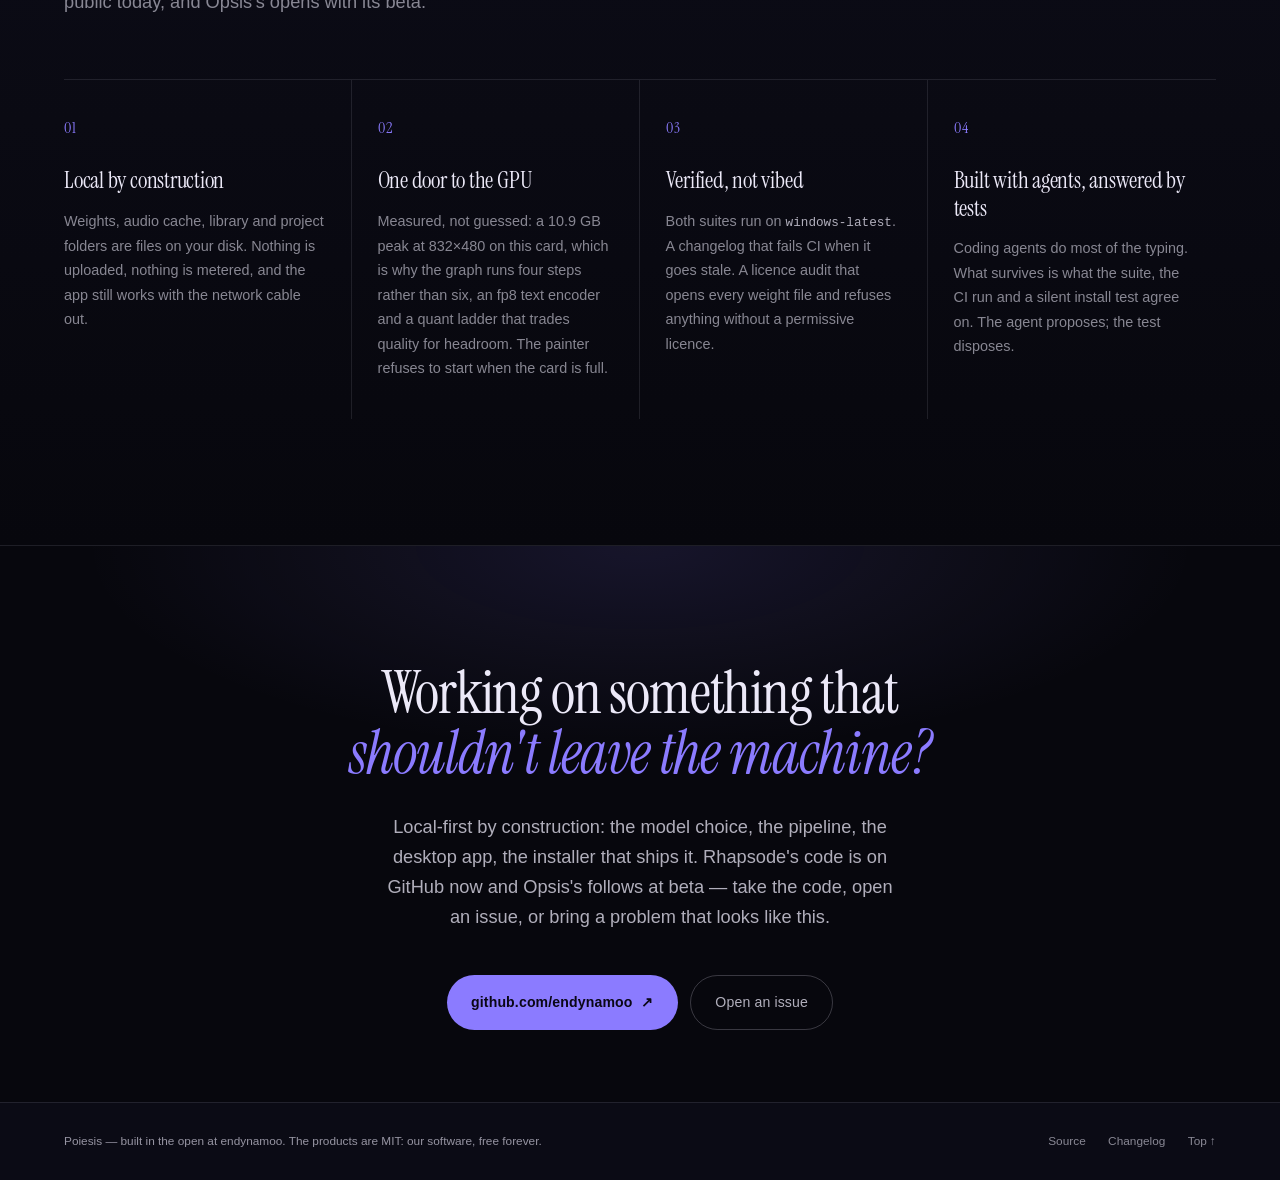
==== commit 8caf7126: "feat(rhapsode): show the same sentence in four languages, translated here Real output from the trans" ====
--- a/index.html
+++ b/index.html
@@ -15,7 +15,7 @@
 <meta property="og:url" content="https://endynamoo.github.io/poiesis/">
 <meta name="twitter:card" content="summary_large_image">
 <link rel="preload" href="assets/fonts/instrument-serif-latin.woff2" as="font" type="font/woff2" crossorigin>
-<link rel="stylesheet" href="assets/css/site.css?v=13">
+<link rel="stylesheet" href="assets/css/site.css?v=15">
 </head>
 <body>
 <a class="skip" href="#rhapsode">Skip to the work</a>
@@ -208,6 +208,48 @@
         </ol>
         <p>The spoken words are the book's own text — “The lantern keeper counted the ships that evening, as she had done every evening for eleven years.” — read by Kokoro-82M running locally.</p>
       </details>
+    </figure>
+
+    <!-- the same sentence in four languages, from the translator the app installs
+         itself. Rendered by tools/make_translation_demo.py; the JSON beside it in
+         docs/ holds the same output. -->
+    <figure class="translation reveal" aria-labelledby="translation-title">
+      <div class="demo__slate">
+        <p class="demo__rec"><i aria-hidden="true"></i> On-device translation</p>
+        <p class="demo__meta" id="translation-title">Qwen2.5&#8209;7B · q4 · local · 2.5–3.3&nbsp;s a sentence</p>
+      </div>
+
+      <blockquote class="translation__source">
+        The lantern keeper counted the ships that evening, as she had done every evening
+        for eleven years.
+      </blockquote>
+
+      <dl class="translation__list">
+        <div>
+          <dt>Spanish <em>es</em></dt>
+          <dd lang="es">El conservador de faroles contó las naves esa noche, como había hecho cada noche durante once años.</dd>
+        </div>
+        <div>
+          <dt>French <em>fr</em></dt>
+          <dd lang="fr">Le gardien de lanterne a compté les navires ce soir-là, comme il le faisait chaque soir pendant onze ans.</dd>
+        </div>
+        <div>
+          <dt>Japanese <em>ja</em></dt>
+          <dd lang="ja">提灯屋はその夜も、そして11年間毎晩のように船を数えました。</dd>
+        </div>
+        <div>
+          <dt>Chinese <em>zh</em></dt>
+          <dd lang="zh">那个灯笼看守人那天晚上数了船，就像过去十一年来每个夜晚所做的那样。</dd>
+        </div>
+      </dl>
+
+      <figcaption class="demo__caption">
+        The same sentence, translated on this machine by the model Rhapsode installs itself:
+        no API key, no upload, about three seconds a line on the card that rendered the rest
+        of this page. On macOS Rhapsode uses Apple's own translation framework instead.
+        Hindi is deliberately absent — on every local model we measured it looped, so Hindi
+        is routed to a server you run rather than read aloud as gibberish.
+      </figcaption>
     </figure>
   </section>
 
--- a/assets/css/site.css
+++ b/assets/css/site.css
@@ -471,7 +471,40 @@
 .styles__grid figcaption b {
   color: var(--paper); font-weight: 600; letter-spacing: .12em;
 }
-.styles .demo__caption { max-width: 74ch; }
+.styles .demo__caption { max-width: min(100%, 62rem); }
+
+/* translation samples ------------------------------------------------------ */
+.translation {
+  width: min(var(--wrap), 100% - var(--gutter) * 2);
+  margin: clamp(1.8rem, 5vh, 3rem) auto 0;
+}
+.translation__source {
+  margin: 1.2rem 0 0; padding: .15rem 0 .15rem 1.15rem;
+  border-left: 2px solid var(--accent);
+  font-family: var(--serif); font-size: clamp(1.12rem, 1.9vw, 1.45rem);
+  line-height: 1.45; color: var(--paper); text-wrap: pretty;
+}
+.translation__list { display: grid; gap: 1.05rem; margin: 1.5rem 0 0; padding: 0; }
+.translation__list > div {
+  display: grid; grid-template-columns: 9rem minmax(0, 1fr); gap: .15rem 1.4rem;
+  padding-top: 1.05rem; border-top: 1px solid var(--paper-10);
+}
+.translation__list dt {
+  display: flex; flex-wrap: wrap; align-items: baseline; gap: .35rem;
+  font-family: var(--mono); font-size: .62rem; letter-spacing: .12em;
+  text-transform: uppercase; color: var(--paper-45); padding-top: .3rem;
+}
+.translation__list dt em {
+  font-style: normal; color: var(--accent); letter-spacing: .06em;
+}
+.translation__list dd {
+  margin: 0; color: var(--paper-70); line-height: 1.68; text-wrap: pretty;
+}
+.translation .demo__caption { max-width: min(100%, 62rem); }
+@media (max-width: 640px) {
+  .translation__list > div { grid-template-columns: 1fr; gap: .3rem; }
+  .translation__list dt { padding-top: 0; }
+}
 .demo__frame {
   position: relative; margin: 1.1rem auto 0; border-radius: 14px; overflow: hidden;
   background: #05050a; box-shadow: 0 40px 80px -40px rgba(0, 0, 0, .9), 0 0 0 1px var(--paper-10);
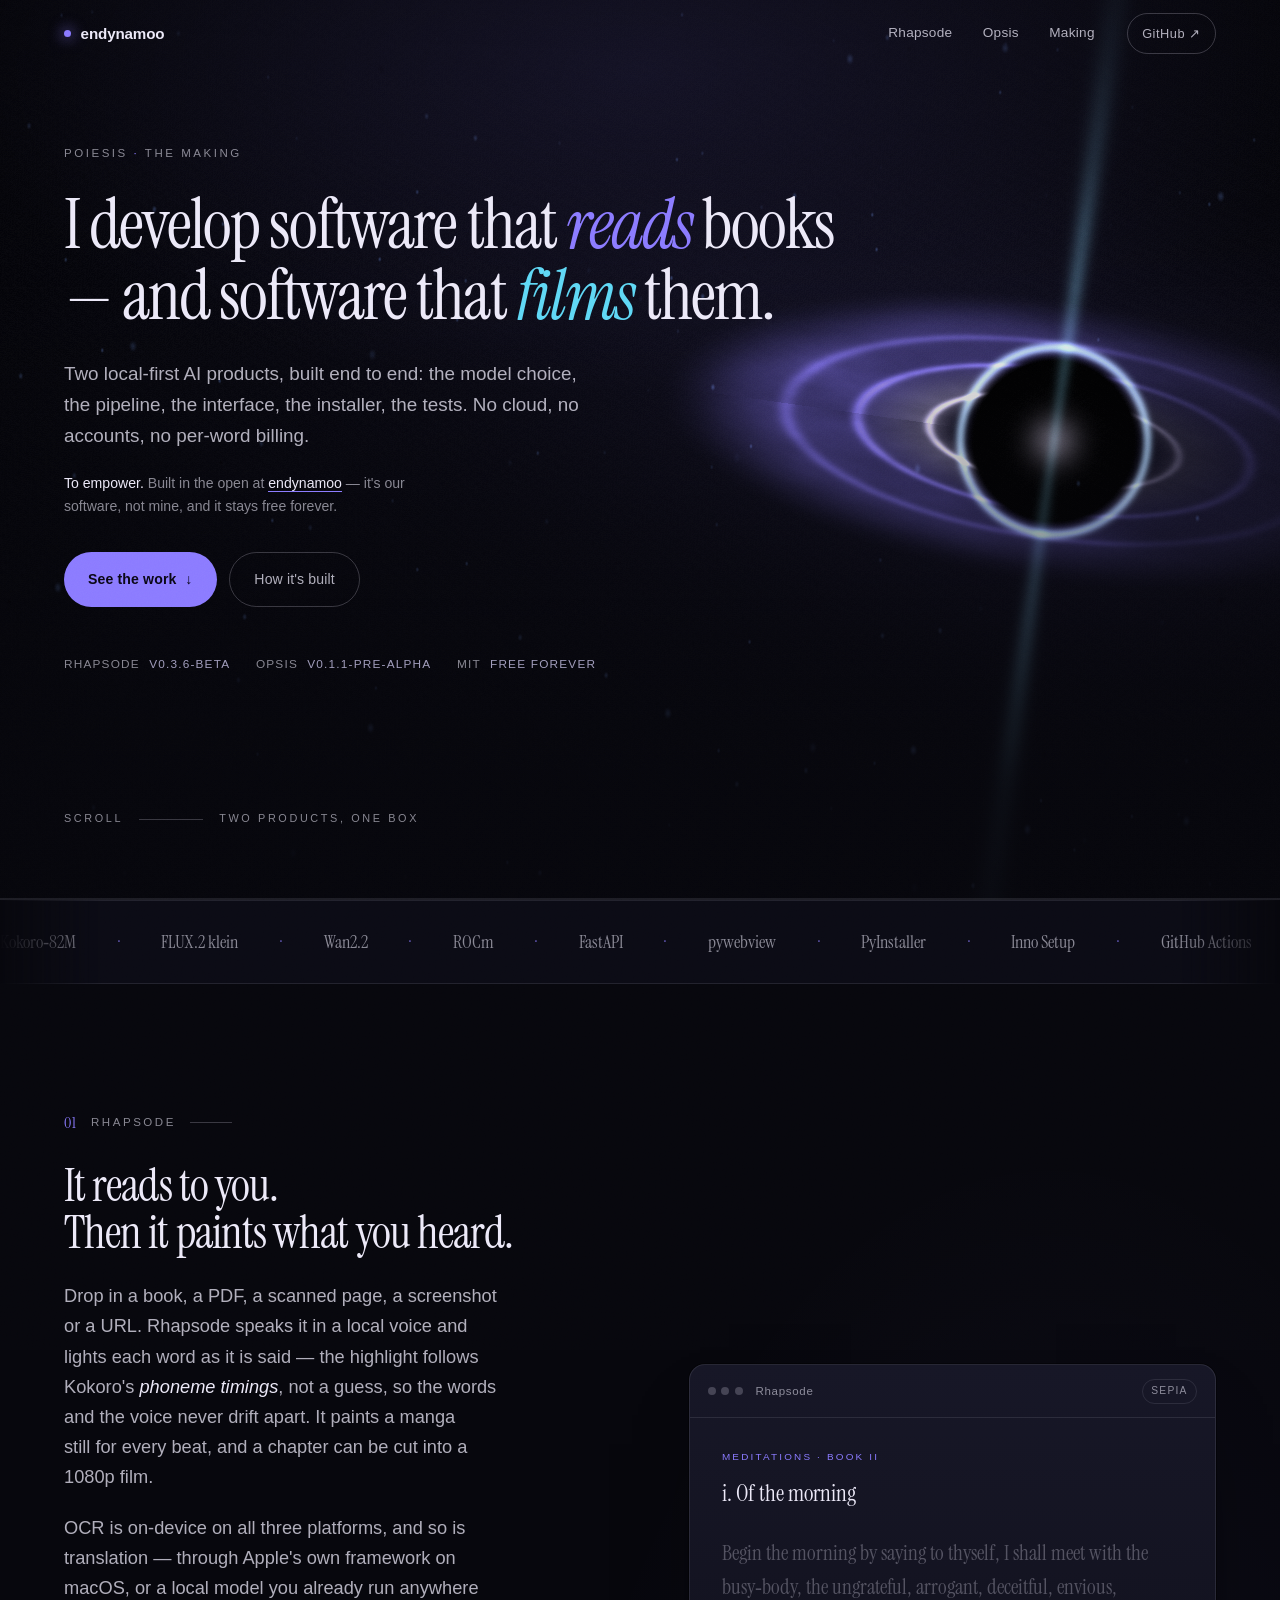
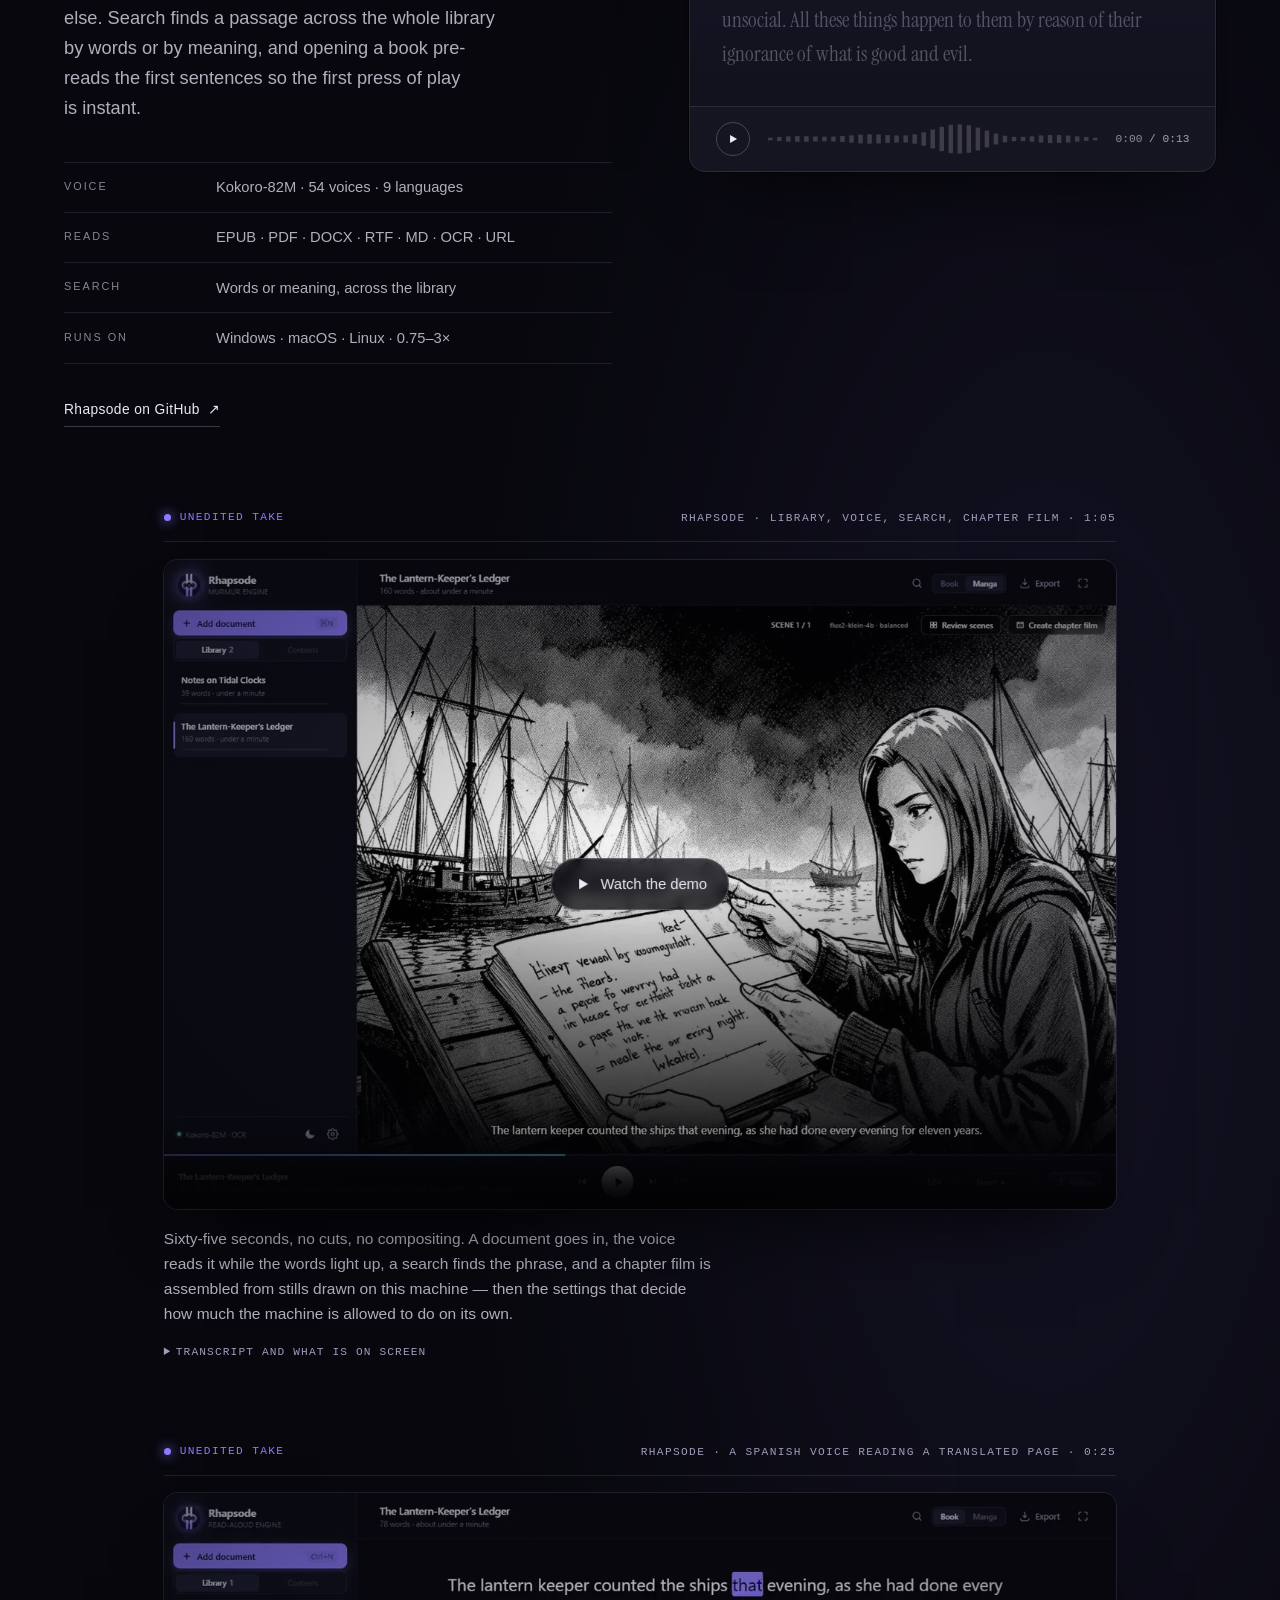
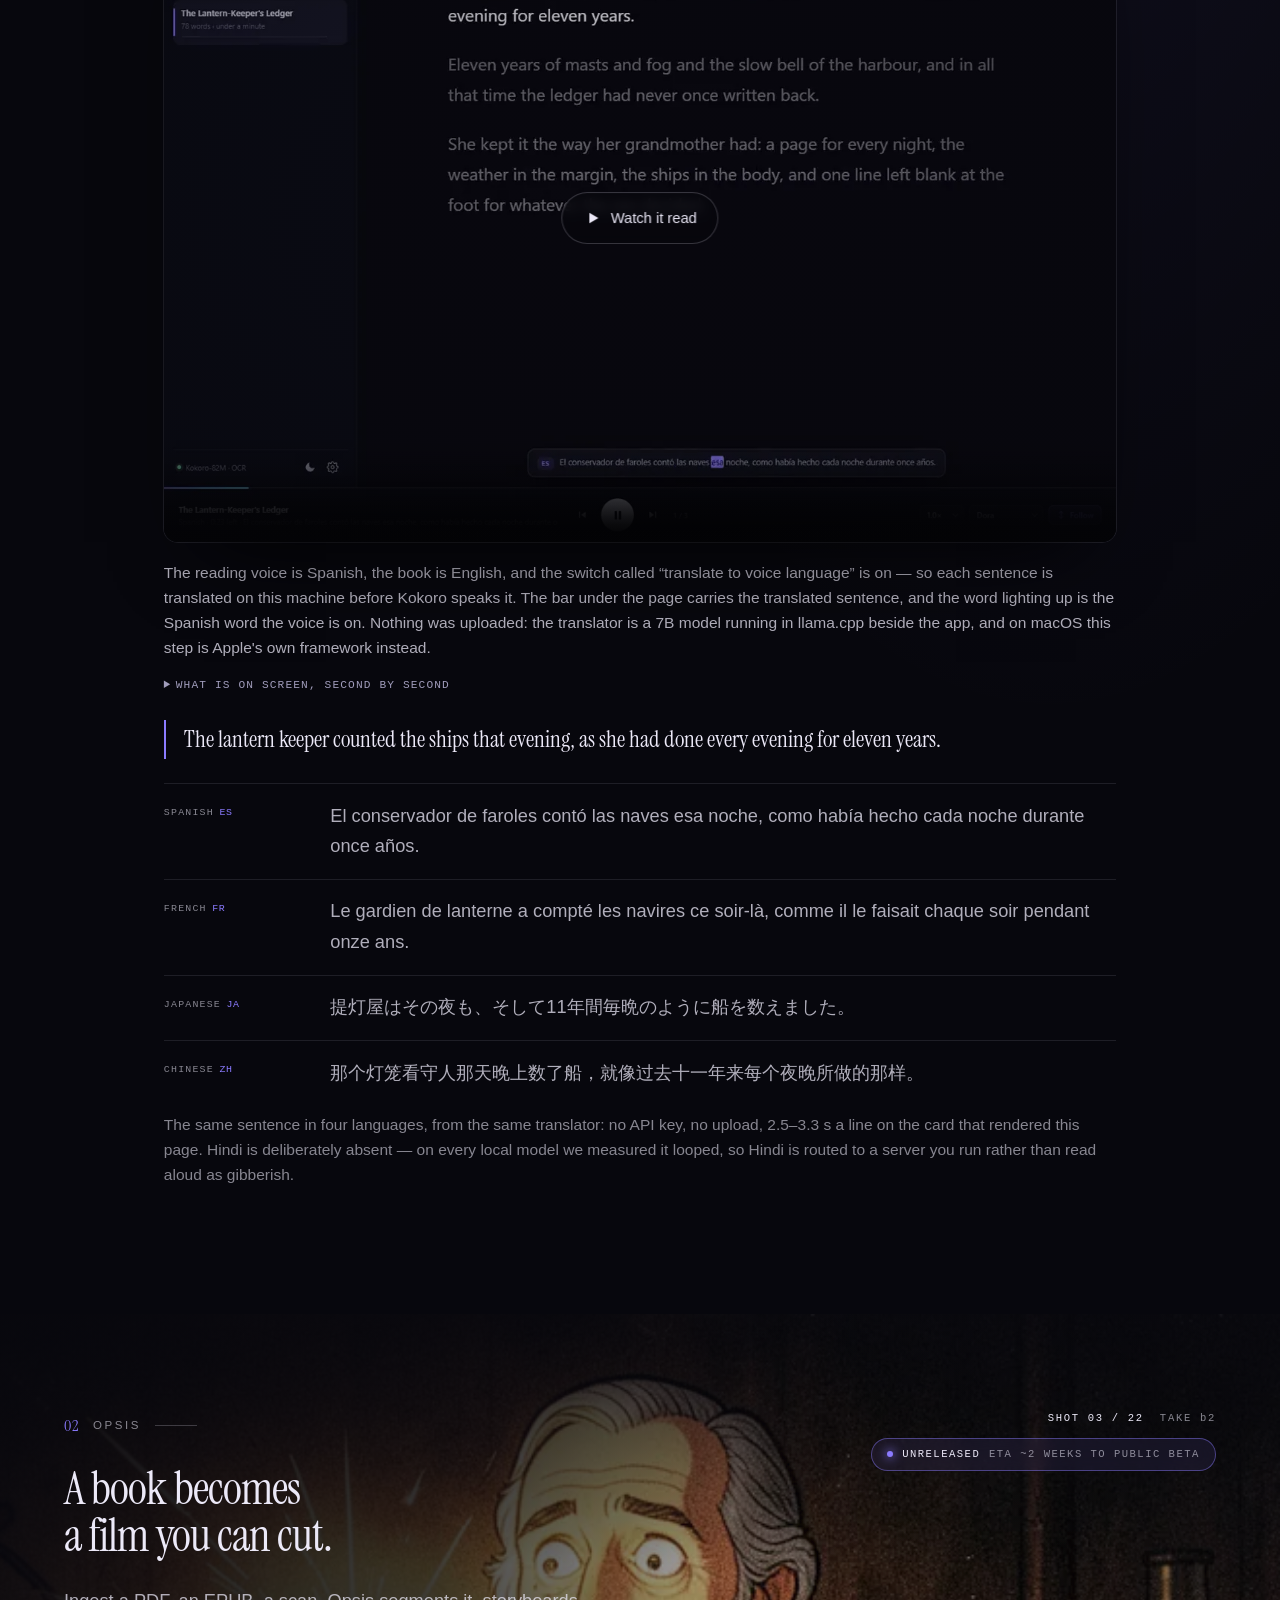
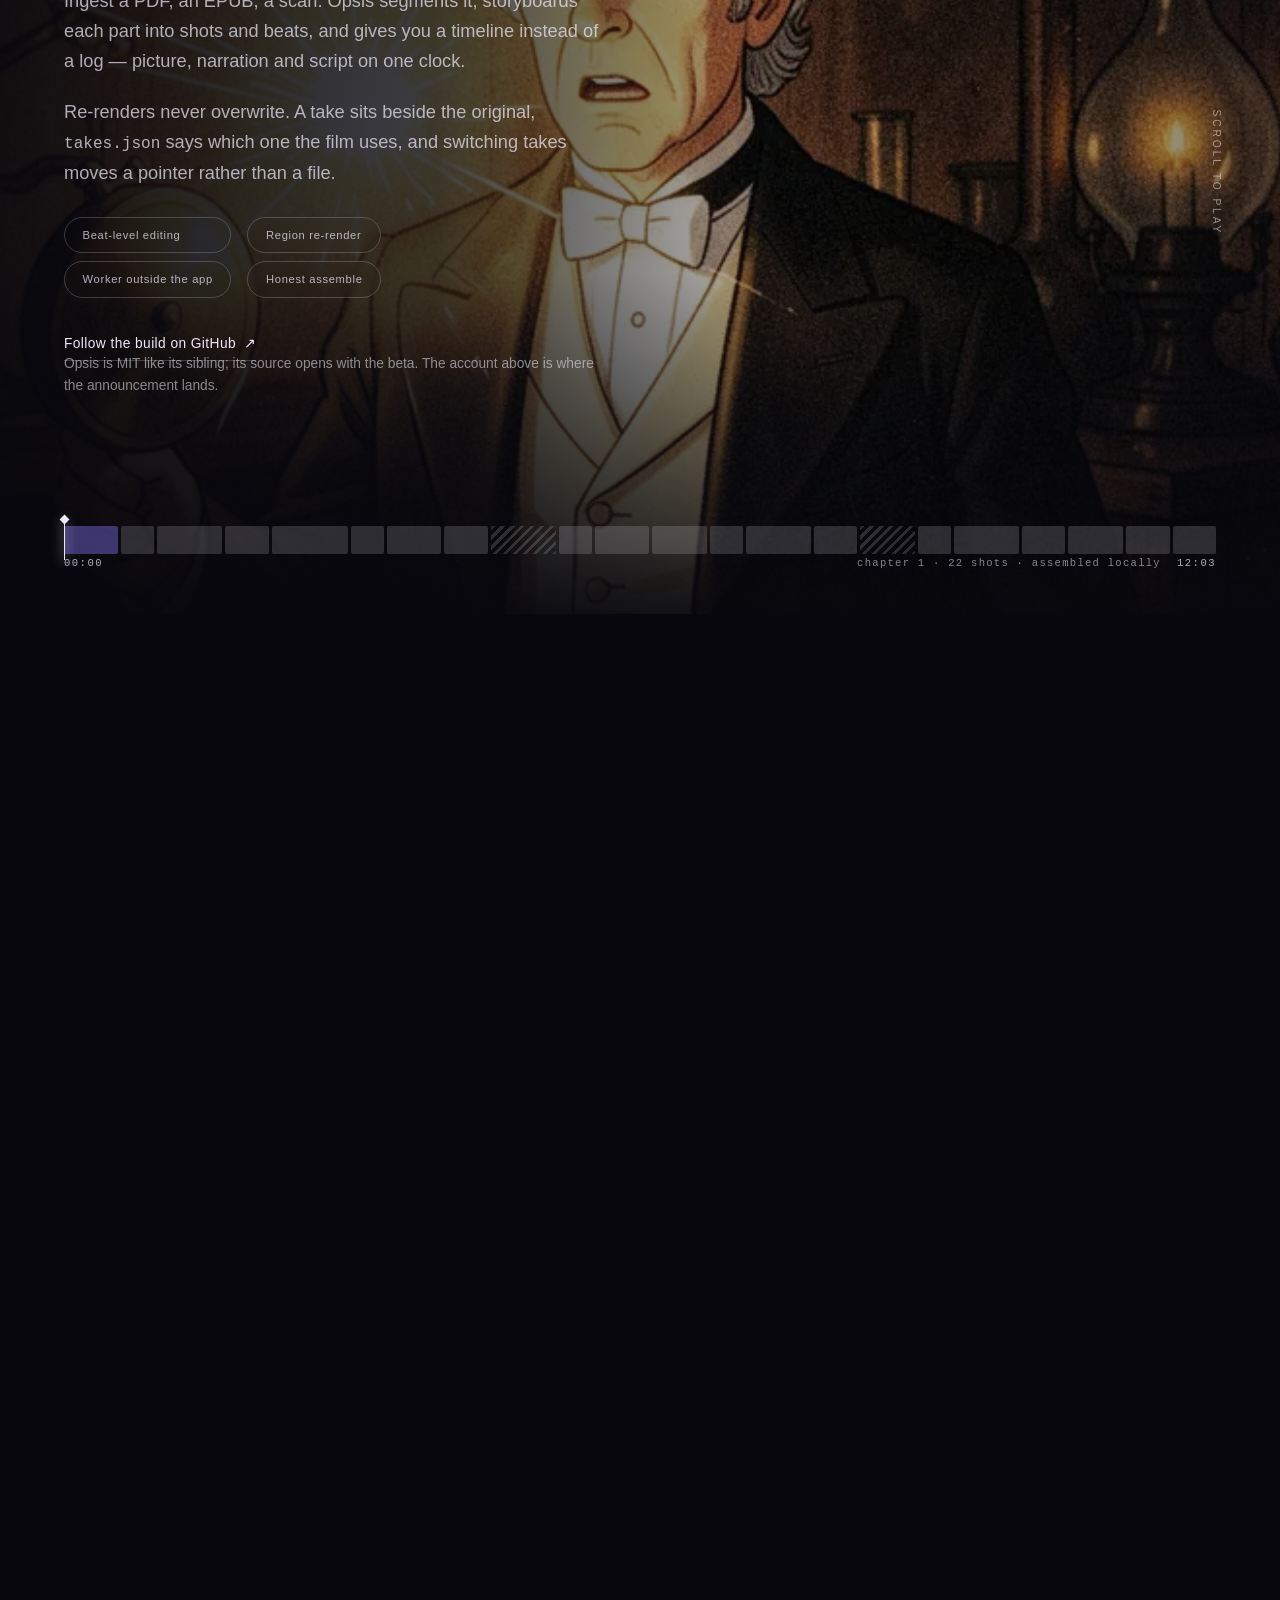
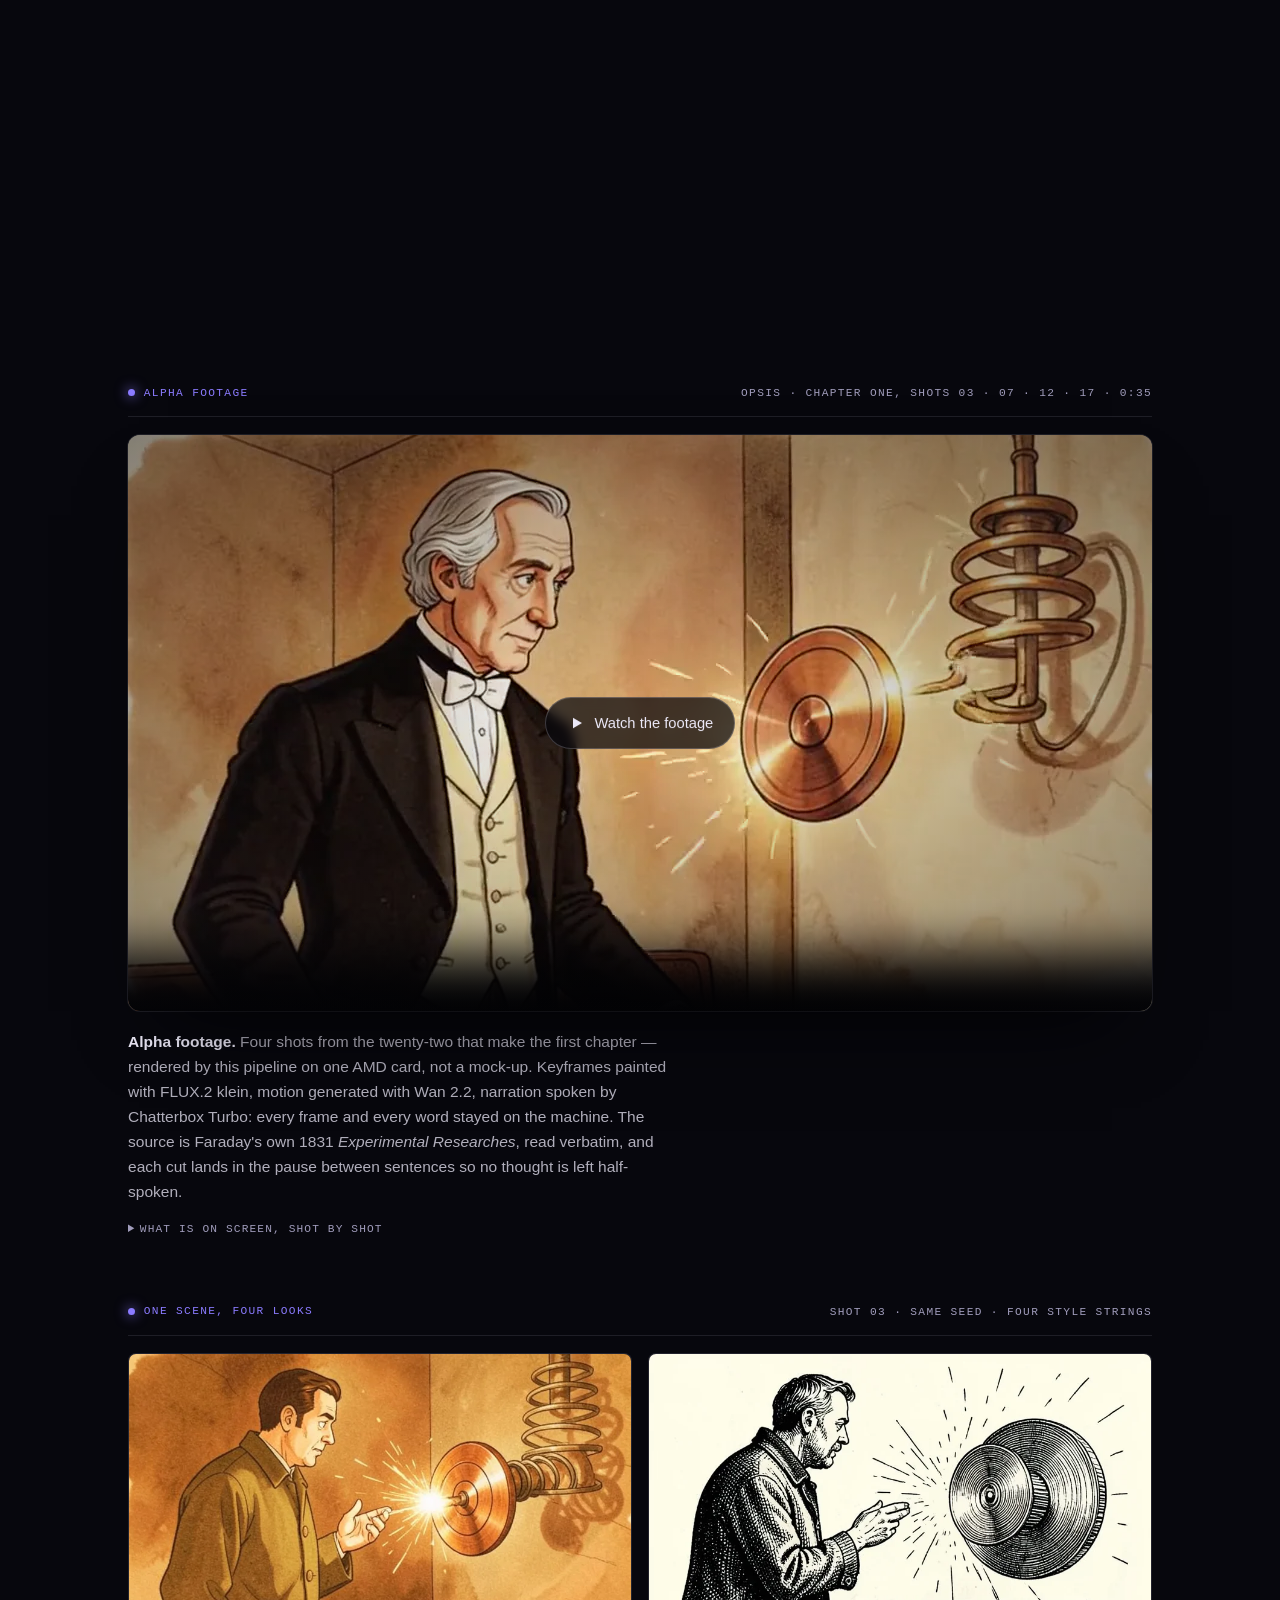
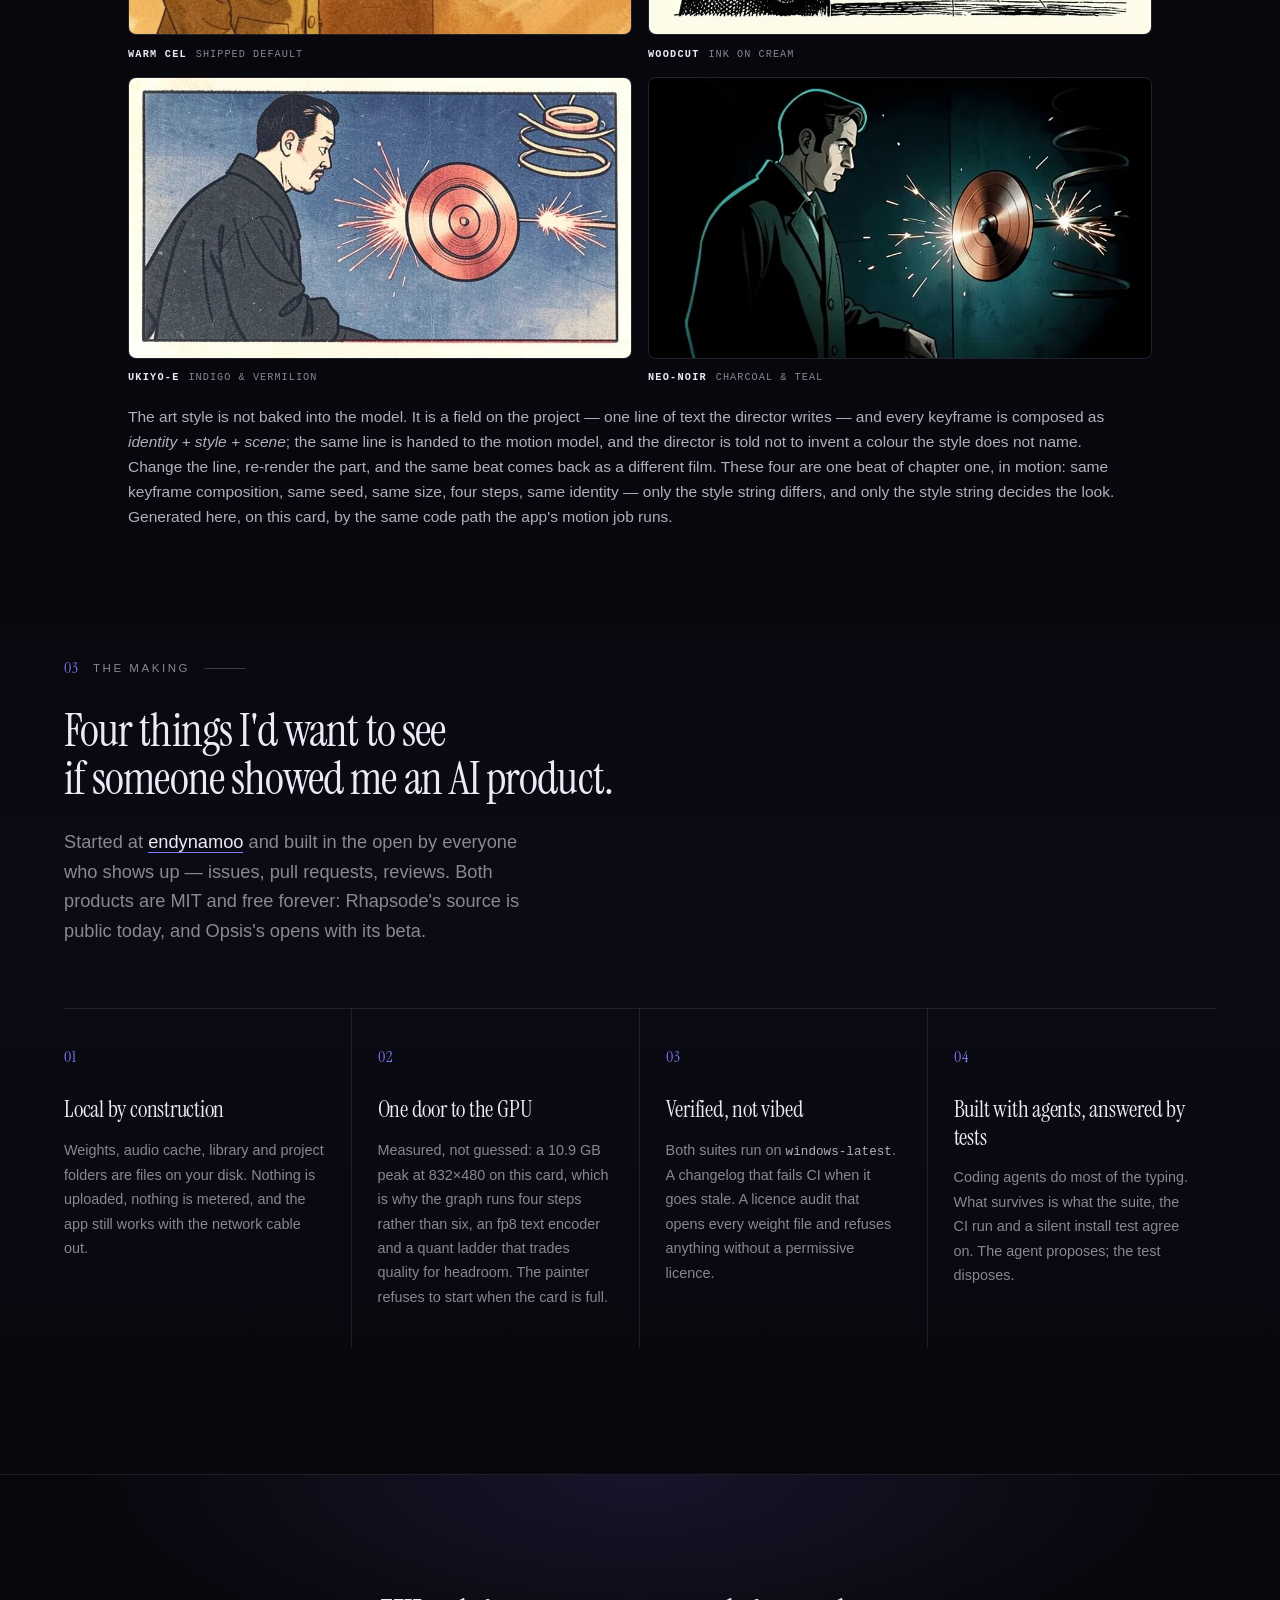
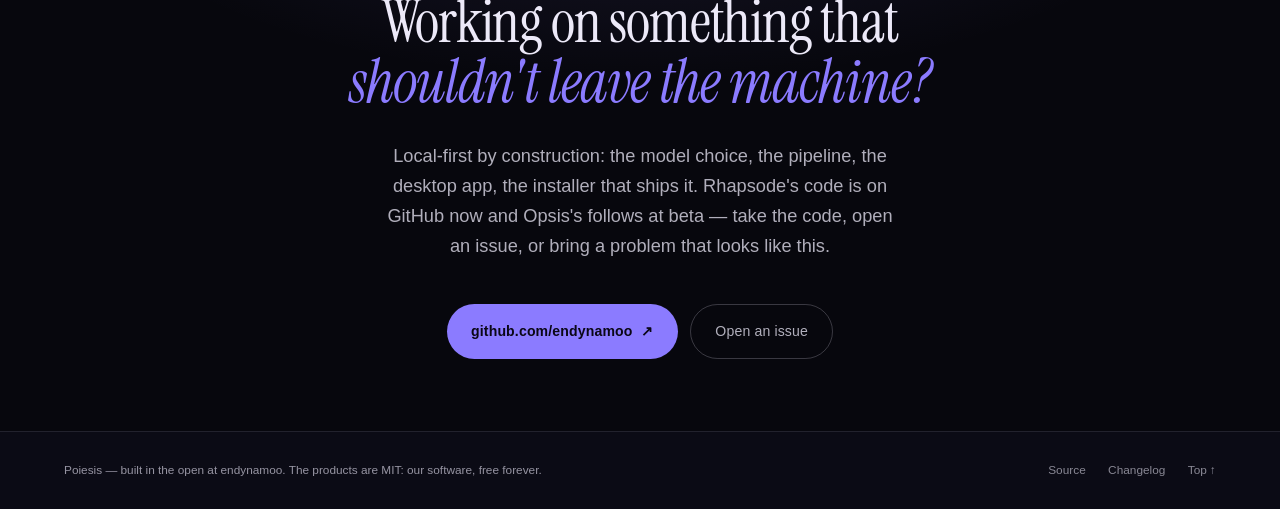
==== commit 56c885fe: "feat(rhapsode): a take of the app reading a Spanish translation Translation is what the voice speaks" ====
--- a/index.html
+++ b/index.html
@@ -15,7 +15,7 @@
 <meta property="og:url" content="https://endynamoo.github.io/poiesis/">
 <meta name="twitter:card" content="summary_large_image">
 <link rel="preload" href="assets/fonts/instrument-serif-latin.woff2" as="font" type="font/woff2" crossorigin>
-<link rel="stylesheet" href="assets/css/site.css?v=15">
+<link rel="stylesheet" href="assets/css/site.css?v=17">
 </head>
 <body>
 <a class="skip" href="#rhapsode">Skip to the work</a>
@@ -210,14 +210,50 @@
       </details>
     </figure>
 
-    <!-- the same sentence in four languages, from the translator the app installs
-         itself. Rendered by tools/make_translation_demo.py; the JSON beside it in
-         docs/ holds the same output. -->
-    <figure class="translation reveal" aria-labelledby="translation-title">
+    <!-- the take: Rhapsode reading a Spanish translation, recorded by
+         tools/make_translation_clip.py. The four-language list under it is the same
+         translator's output, rendered by tools/make_translation_demo.py. -->
+    <figure class="demo demo--translation reveal" aria-labelledby="translation-title">
       <div class="demo__slate">
-        <p class="demo__rec"><i aria-hidden="true"></i> On-device translation</p>
-        <p class="demo__meta" id="translation-title">Qwen2.5&#8209;7B · q4 · local · 2.5–3.3&nbsp;s a sentence</p>
-      </div>
+        <p class="demo__rec"><i aria-hidden="true"></i> Unedited take</p>
+        <p class="demo__meta" id="translation-title">Rhapsode · a Spanish voice reading a translated page · 0:25</p>
+      </div>
+
+      <div class="demo__frame">
+        <video class="demo__video" id="translation-demo" controls preload="none" playsinline
+               width="1280" height="872"
+               poster="assets/img/translation-demo-poster.webp"
+               aria-describedby="translation-desc">
+          <source src="assets/video/translation-demo.mp4" type="video/mp4">
+          <p>Your browser cannot play this file. <a href="assets/video/translation-demo.mp4">Download the take</a> (547&nbsp;KB).</p>
+        </video>
+        <span class="demo__scrim" aria-hidden="true"></span>
+        <button class="demo__play" type="button" id="translation-demo-play">
+          <svg viewBox="0 0 24 24" width="18" height="18" aria-hidden="true"><path d="M8 5l12 7-12 7z" fill="currentColor"/></svg>
+          <span>Watch it read</span>
+        </button>
+      </div>
+
+      <figcaption class="demo__caption" id="translation-desc">
+        The reading voice is Spanish, the book is English, and the switch called “translate to
+        voice language” is on — so each sentence is translated on this machine before Kokoro
+        speaks it. The bar under the page carries the translated sentence, and the word lighting
+        up is the Spanish word the voice is on. Nothing was uploaded: the translator is a 7B
+        model running in llama.cpp beside the app, and on macOS this step is Apple's own
+        framework instead.
+      </figcaption>
+
+      <details class="demo__transcript">
+        <summary>What is on screen, second by second</summary>
+        <ol>
+          <li><b>0:00</b> — the library, with one document in it.</li>
+          <li><b>0:02</b> — <i>The Lantern-Keeper's Ledger</i> opens in Book view, in English.</li>
+          <li><b>0:04</b> — play. Spanish voice <code>ef_dora</code>; the first sentence arrives translated as “El conservador de faroles contó las naves esa noche, como había hecho cada noche durante once años.”</li>
+          <li><b>0:14</b> — the next sentence: “La mantuvo como su abuela: una página para cada noche, el tiempo en la margen, las naves en el cuerpo…”</li>
+          <li><b>0:24</b> — stopped. Every line stayed on this machine.</li>
+        </ol>
+        <p>The sentence is translated first and spoken second: the delay you hear at 0:04 is the model, not the network. There is no network.</p>
+      </details>
 
       <blockquote class="translation__source">
         The lantern keeper counted the ships that evening, as she had done every evening
@@ -243,13 +279,12 @@
         </div>
       </dl>
 
-      <figcaption class="demo__caption">
-        The same sentence, translated on this machine by the model Rhapsode installs itself:
-        no API key, no upload, about three seconds a line on the card that rendered the rest
-        of this page. On macOS Rhapsode uses Apple's own translation framework instead.
-        Hindi is deliberately absent — on every local model we measured it looped, so Hindi
-        is routed to a server you run rather than read aloud as gibberish.
-      </figcaption>
+      <p class="translation__note">
+        The same sentence in four languages, from the same translator: no API key, no upload,
+        2.5–3.3&nbsp;s a line on the card that rendered this page. Hindi is deliberately absent —
+        on every local model we measured it looped, so Hindi is routed to a server you run rather
+        than read aloud as gibberish.
+      </p>
     </figure>
   </section>
 
--- a/assets/css/site.css
+++ b/assets/css/site.css
@@ -474,12 +474,8 @@
 .styles .demo__caption { max-width: min(100%, 62rem); }
 
 /* translation samples ------------------------------------------------------ */
-.translation {
-  width: min(var(--wrap), 100% - var(--gutter) * 2);
-  margin: clamp(1.8rem, 5vh, 3rem) auto 0;
-}
 .translation__source {
-  margin: 1.2rem 0 0; padding: .15rem 0 .15rem 1.15rem;
+  margin: 1.6rem 0 0; padding: .15rem 0 .15rem 1.15rem;
   border-left: 2px solid var(--accent);
   font-family: var(--serif); font-size: clamp(1.12rem, 1.9vw, 1.45rem);
   line-height: 1.45; color: var(--paper); text-wrap: pretty;
@@ -500,7 +496,11 @@
 .translation__list dd {
   margin: 0; color: var(--paper-70); line-height: 1.68; text-wrap: pretty;
 }
-.translation .demo__caption { max-width: min(100%, 62rem); }
+.demo--translation .demo__caption { max-width: min(100%, 62rem); }
+.translation__note {
+  margin: 1.5rem 0 0; max-width: min(100%, 62rem);
+  font-size: .97rem; line-height: 1.62; color: var(--paper-45);
+}
 @media (max-width: 640px) {
   .translation__list > div { grid-template-columns: 1fr; gap: .3rem; }
   .translation__list dt { padding-top: 0; }
